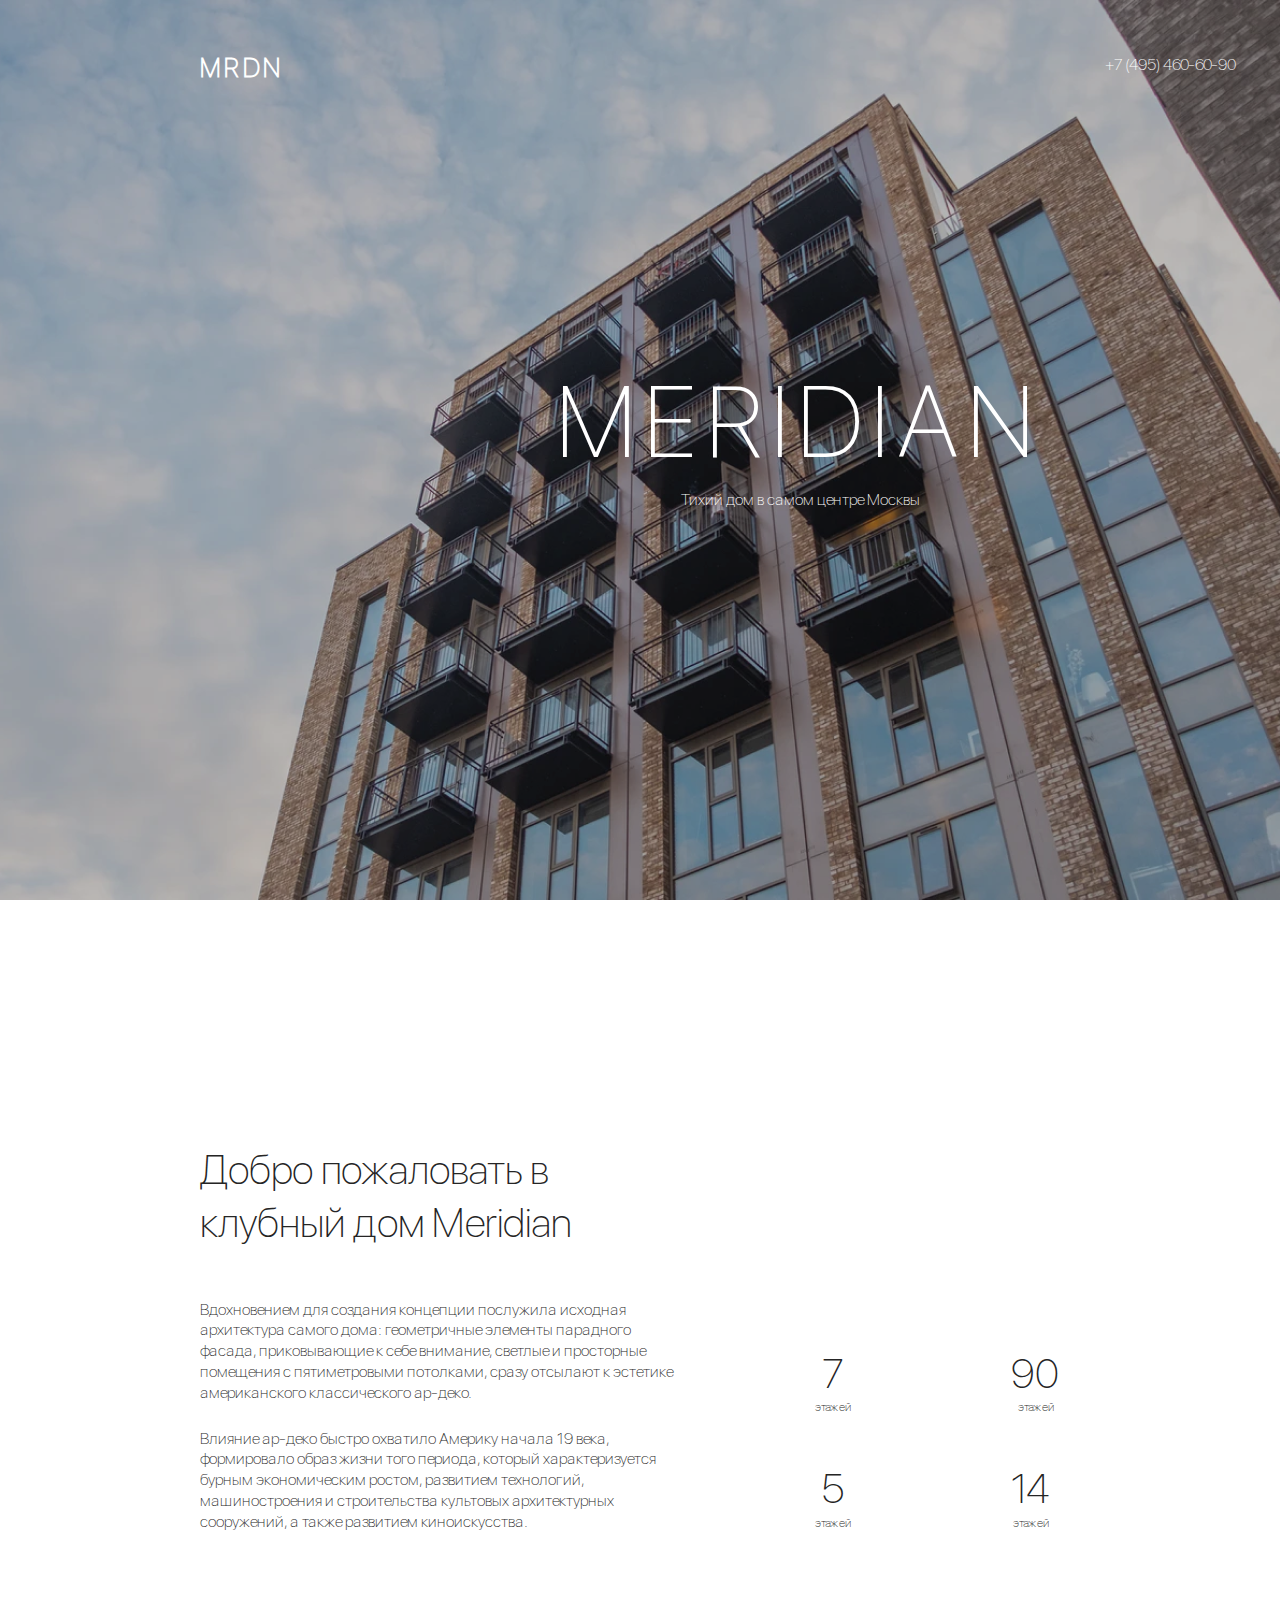
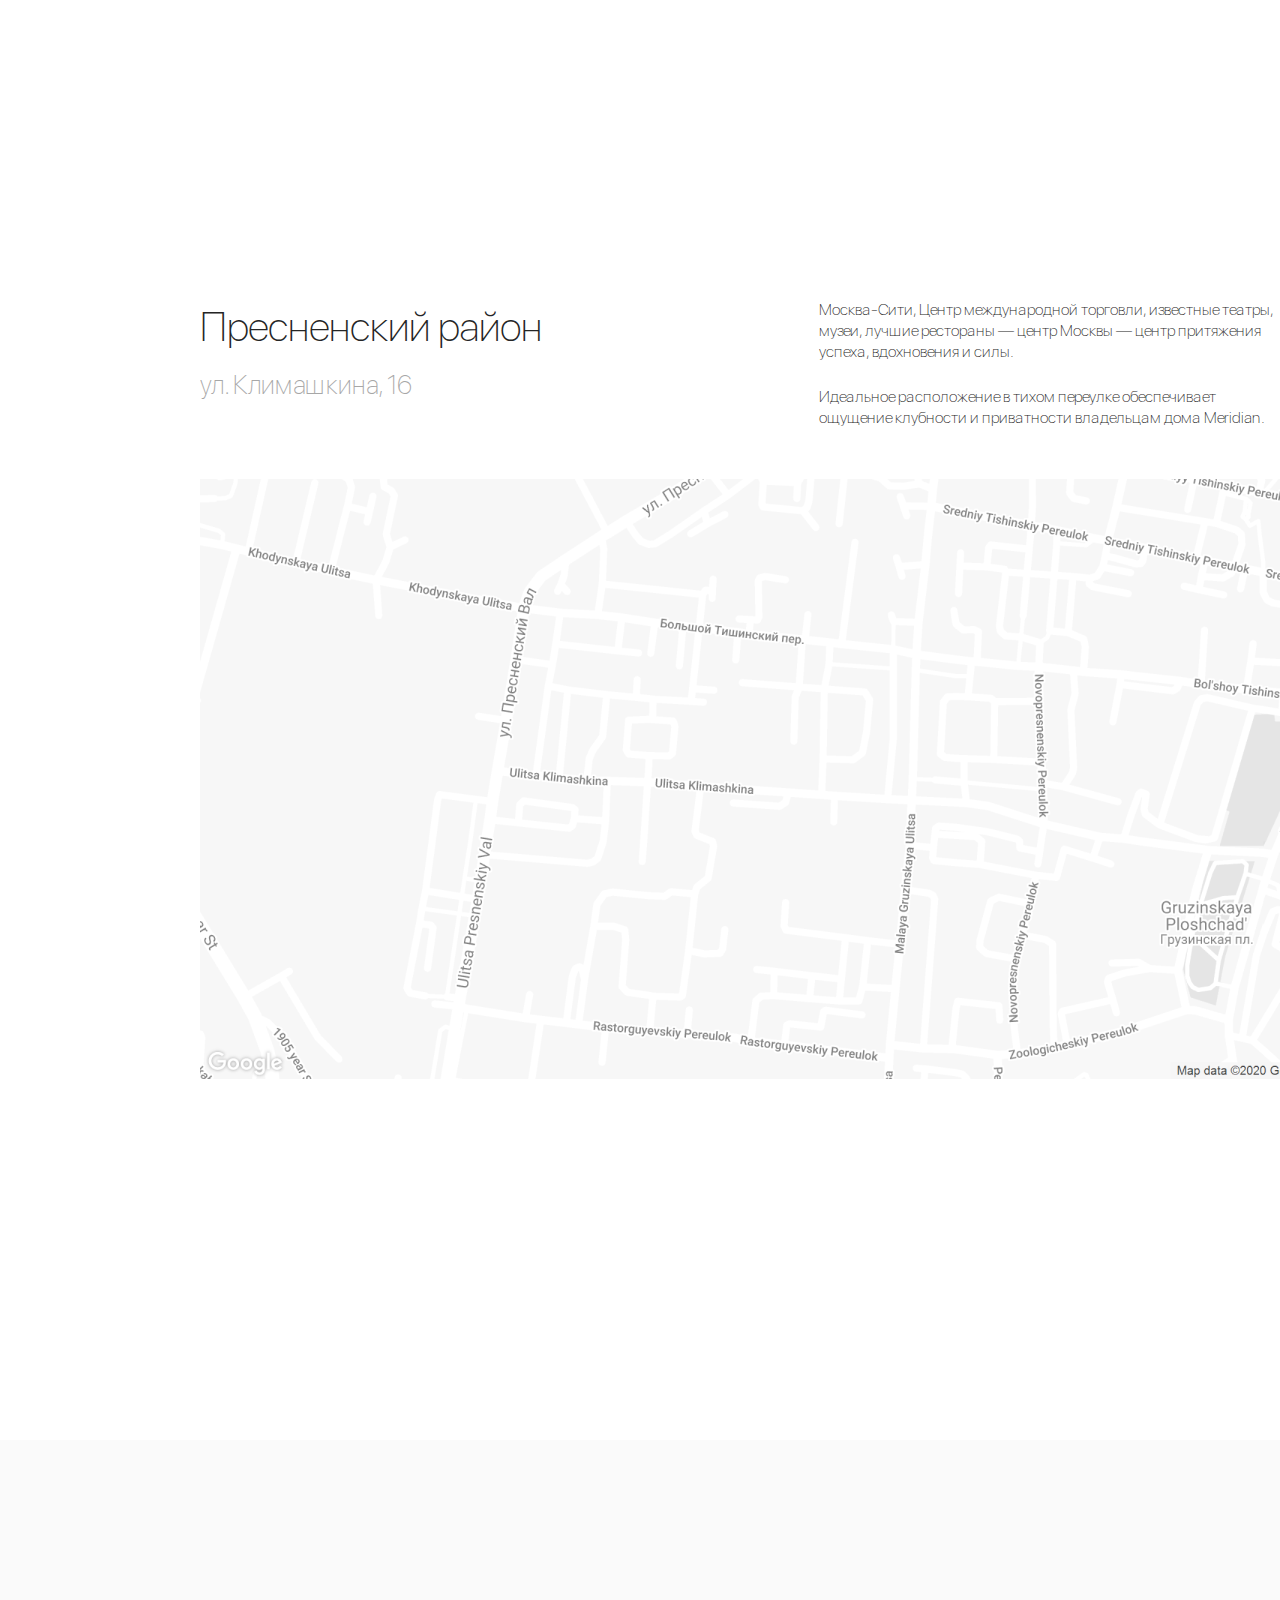
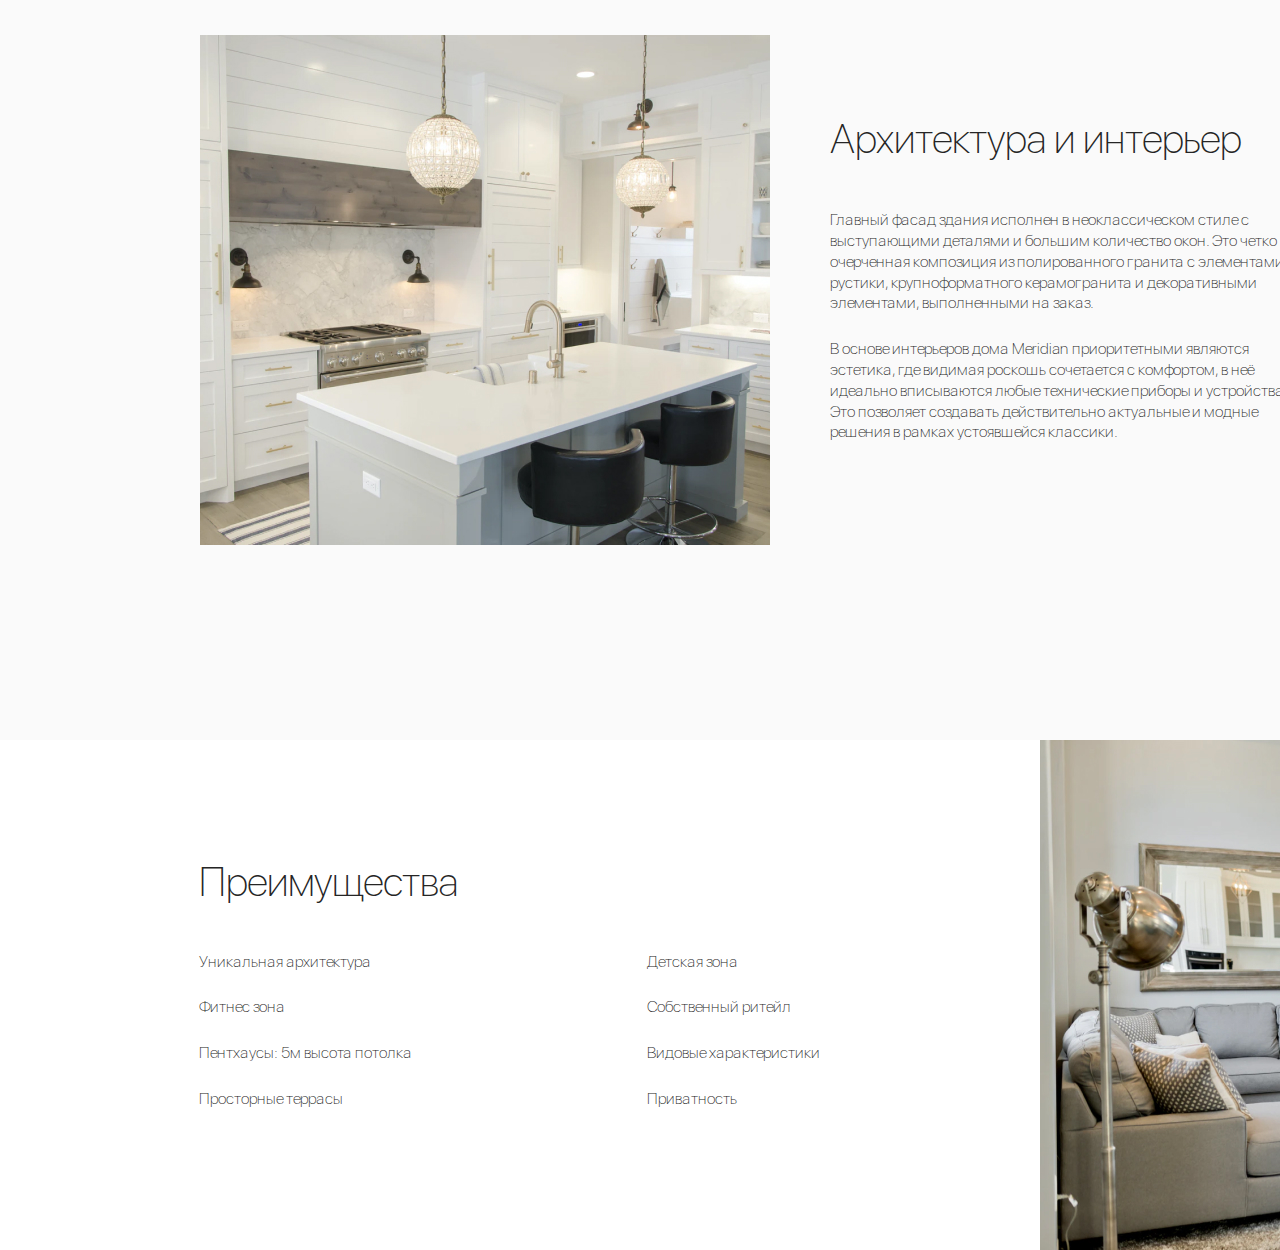
==== index.html @ 722729d5 "new" ====
<!DOCTYPE html>
<html lang="en">
<head>
    <meta charset="UTF-8">
    <meta name="viewport" content="width=device-width, initial-scale=1.0">
    <link rel="stylesheet" href="./css/main.css">
    <title>Meridian</title>
</head>
<body>
    <header>
        <img class="img" src="./css/images/main-bg.png" alt="">
        <div class="wrapper">
            <div class="container">
                <div class="header-menu">
                    <div class="header-menu__logo"><span>MRDN</span></div>
                    <div class="header-menu__contact">
                        <nav class="header-menu__link">
                            <li><a class="text" href="">+7 (495) 460-60-90</a></li>
                            <li><a class="text" href="">En</a></li>
                            <li><a class="text" href="">Ру</a></li>
                        </nav>
                        <div class="header-menu__burger"></div>
                    </div>
                </div>
                <div class="header-menu__title">
                    <h1>MERIDIAN</h1>
                    <p class="text">Тихий дом в самом центре Москвы</p>
                </div>
            </div>
        </div>
    </header>
    <section>
        <div class="wrapper">
            <div class="container">
                <div class="descr">
                    <div class="descr-content">
                        <h2>Добро пожаловать 
                            в клубный дом Meridian</h2>
                        <p class="text">Вдохновением для создания концепции послужила исходная архитектура самого дома: геометричные элементы парадного фасада, приковывающие к себе внимание, светлые и просторные помещения с пятиметровыми потолками, сразу отсылают к эстетике американского классического ар-деко.</p>
                        <p class="text">Влияние ар-деко быстро охватило Америку начала 19 века, формировало образ жизни того периода, который характеризуется бурным экономическим ростом, развитием технологий, машиностроения и строительства культовых архитектурных сооружений, а также развитием киноискусства.</p>
                    </div>
                    <div class="descr-info">
                        <div class="descr-info__wrap">
                            <div class="descr-info__item">
                                <h2>7</h2>
                                <span class="text2">этажей</span>
                            </div>
                            <div class="descr-info__item">
                                <h2>90</h2>
                                <span class="text2">этажей</span>
                            </div>
                        </div>
                        <div class="descr-info__wrap">
                            <div class="descr-info__item">
                                <h2>5</h2>
                                <span class="text2">этажей</span>
                            </div>
                            <div class="descr-info__item">
                                <h2>14</h2>
                                <span class="text2">этажей</span>
                            </div>
                        </div>
                    </div>
                </div>
            </div>
        </div>
    </section>
    <section>
        <div class="wrapper">
            <div class="container">
                <div class="location-wrap">
                    <div class="location-info">
                        <h2>Пресненский район</h2>
                        <h4>ул. Климашкина, 16</h4>
                    </div>
                    <div class="location-info__descr">
                        <p class="text">Москва-Сити, Центр международной торговли, известные театры, музеи, лучшие рестораны — центр Москвы — центр притяжения успеха, вдохновения и силы.</p>
                        <p class="text">Идеальное расположение в тихом переулке обеспечивает ощущение клубности и приватности владельцам дома Meridian.	</p>
                    </div>
                </div>
                <div class="location-img">
                    <img src="./css/images/map.png" alt="">
                </div>
            </div>
        </div>
    </section>
    <section class="architect">
        <div class="wrapper">
            <div class="container">
                <div class="architect-content">
                    <div class="architect-img"><img src="./css/images/architect.jpg" alt=""></div>
                    <div class="architect-info">
                        <h2>Архитектура и интерьер</h2>
                        <p class="text">Главный фасад здания исполнен в неоклассическом стиле с выступающими деталями и большим количество окон. Это четко очерченная композиция из полированного гранита с элементами рустики, крупноформатного керамогранита и декоративными элементами, выполненными на заказ.	</p>
                        <p class="text">В основе интерьеров дома Meridian приоритетными являются эстетика, где видимая роскошь сочетается с комфортом, в неё идеально вписываются любые технические приборы и устройства. Это позволяет создавать действительно актуальные и модные решения в рамках устоявшейся классики.</p>
                    </div>
                </div>
            </div>
        </div>
    </section>
    <section>
        <div class="wrapper">
                <div class="advantages-content">
                    <div class="advantages-list">
                        <h2>Преимущества</h2>
                        <div class="advantages-list__wrap">
                            <ul>
                                <li class="text">Уникальная архитектура</li>
                                <li class="text">Фитнес зона</li>
                                <li class="text">Пентхаусы: 5м высота потолка</li>
                                <li class="text">Просторные террасы</li>
                            </ul>
                            <ul>
                                <li class="text">Детская зона</li>
                                <li class="text">Собственный ритейл</li>
                                <li class="text">Видовые характеристики</li>
                                <li class="text">Приватность</li>
                            </ul>
                        </div>
                    </div>
                    <div class="advantages-img">
                        <img src="./css/images/advant.jpg" alt="">
                    </div>
                </div>
            </div>
        </div>
    </section>
</body>
</html>
---- css/main.css ----
@import url("./fonts.css");
@import url(/css/styles.css);

*{
    margin: 0;
    padding: 0;
    font-size: 0;
    box-sizing: border-box;
}
body{
    font-family: "SF Pro Display";
}
.container{
    width: 1200px;
    height: 100vh;
    margin: 0 auto;
}
.wrapper{
    margin:0 auto;
    width: 1600px;
}
.img{
    position: absolute;
    z-index: -1;
    width: 100%;
    height: 100%;
    object-fit: cover;
}
/* header */
header{
    position: relative;
    z-index: -2;
    height: 100vh;
    background: #E5E5E5;
}
.header-menu{
    padding-top: 55px;
    display: flex;
    justify-content: space-between;
}
.header-menu__logo span{
    font-weight: bold;
    font-size: 26px;
    line-height: 100%;
    text-align: center;
    letter-spacing: 0.125em;
    text-transform: uppercase;
    color: #FFFFFF;
}
.header-menu__contact{
    display: flex;
    justify-content: space-between;
}
.header-menu__link{
    display: flex;
    margin-right: 50px;
}
.header-menu__link li a{
    margin-left: 50px;
    text-decoration: none;
    color: #FFFFFF;
}
.header-menu__link li:last-child a:last-child{
    margin-left: 0;
}
.header-menu__burger{
    width: 30px;
    height: 20px;
    cursor: pointer;
    background: url(/css/images/Vector.png) no-repeat center;
    background-size: contain;
}
.header-menu__title{
    position: relative;
    top: 40%;
    transform: translateY(-50%);
}
.header-menu__title h1{
    margin-bottom: 18px;
}
/* descr */
.descr{
    position: relative;
    top: 50%;
    transform: translateY(-50%);
    display: flex;
    justify-content: flex-start;
    align-items: flex-end;
}
.descr-content{
    width: 40%;
}
.descr-content h2{
    margin-bottom: 50px;
}
.descr-content p{
    margin-bottom: 25px;
}
.descr-info{
    display: flex;
    flex-direction: column; 
    margin-left: 135px;
    margin-bottom: -20px;
}
.descr-info__wrap{
    display: flex;
    flex-direction: row;
}
.descr-info__item{
    margin-right: 161px;
    margin-bottom: 48px;
    text-align: center;
}
/* location */
.location-wrap{
    margin-top: 100px;
    display: flex;
    justify-content: space-between;
}
.location-info h4{
    margin-top: 16px;
    opacity: 0.4;
}
.location-info__descr{
    margin-right: 125px;
    width: 38%;
}
.location-info__descr p:first-child{
    margin-bottom: 25px;
}
.location-img{
    margin-top: 50px;
    margin-bottom: 120px;
}
.location-img img{
    width: 100%;
    height: 100%;
}
/* architect */
.architect{
    margin-top: 240px;
    height: 100vh;
    background: #FAFAFA;
}
.architect-content{
    position: relative;
    top: 50%;
    transform: translateY(-50%);
    display: flex;
    justify-content: flex-start;
    align-items: center;
}
.architect-img{
    margin-right: 60px;
}
.architect-info{
    width: 40%;
}
.architect-info h2{
    margin-bottom: 45px;
}
.architect-info p{
    margin-bottom: 25px;
}
/* advantages */
.advantages-content{
    display: flex;
    justify-content: flex-end;
    align-items: center;
}
.advantages-list h2{
    margin-bottom: 43px;
}
.advantages-list__wrap {
    display: flex;
}
.advantages-list__wrap ul:last-child{
    margin-left: 235px;
}
.advantages-list__wrap ul li{
    margin-bottom: 25px;
    list-style: none;
}
.advantages-list__wrap ul li:before{
    content: "";
    width: 16px;
    height: 1px;
}
.advantages-img{
    margin-left: 220px;
}
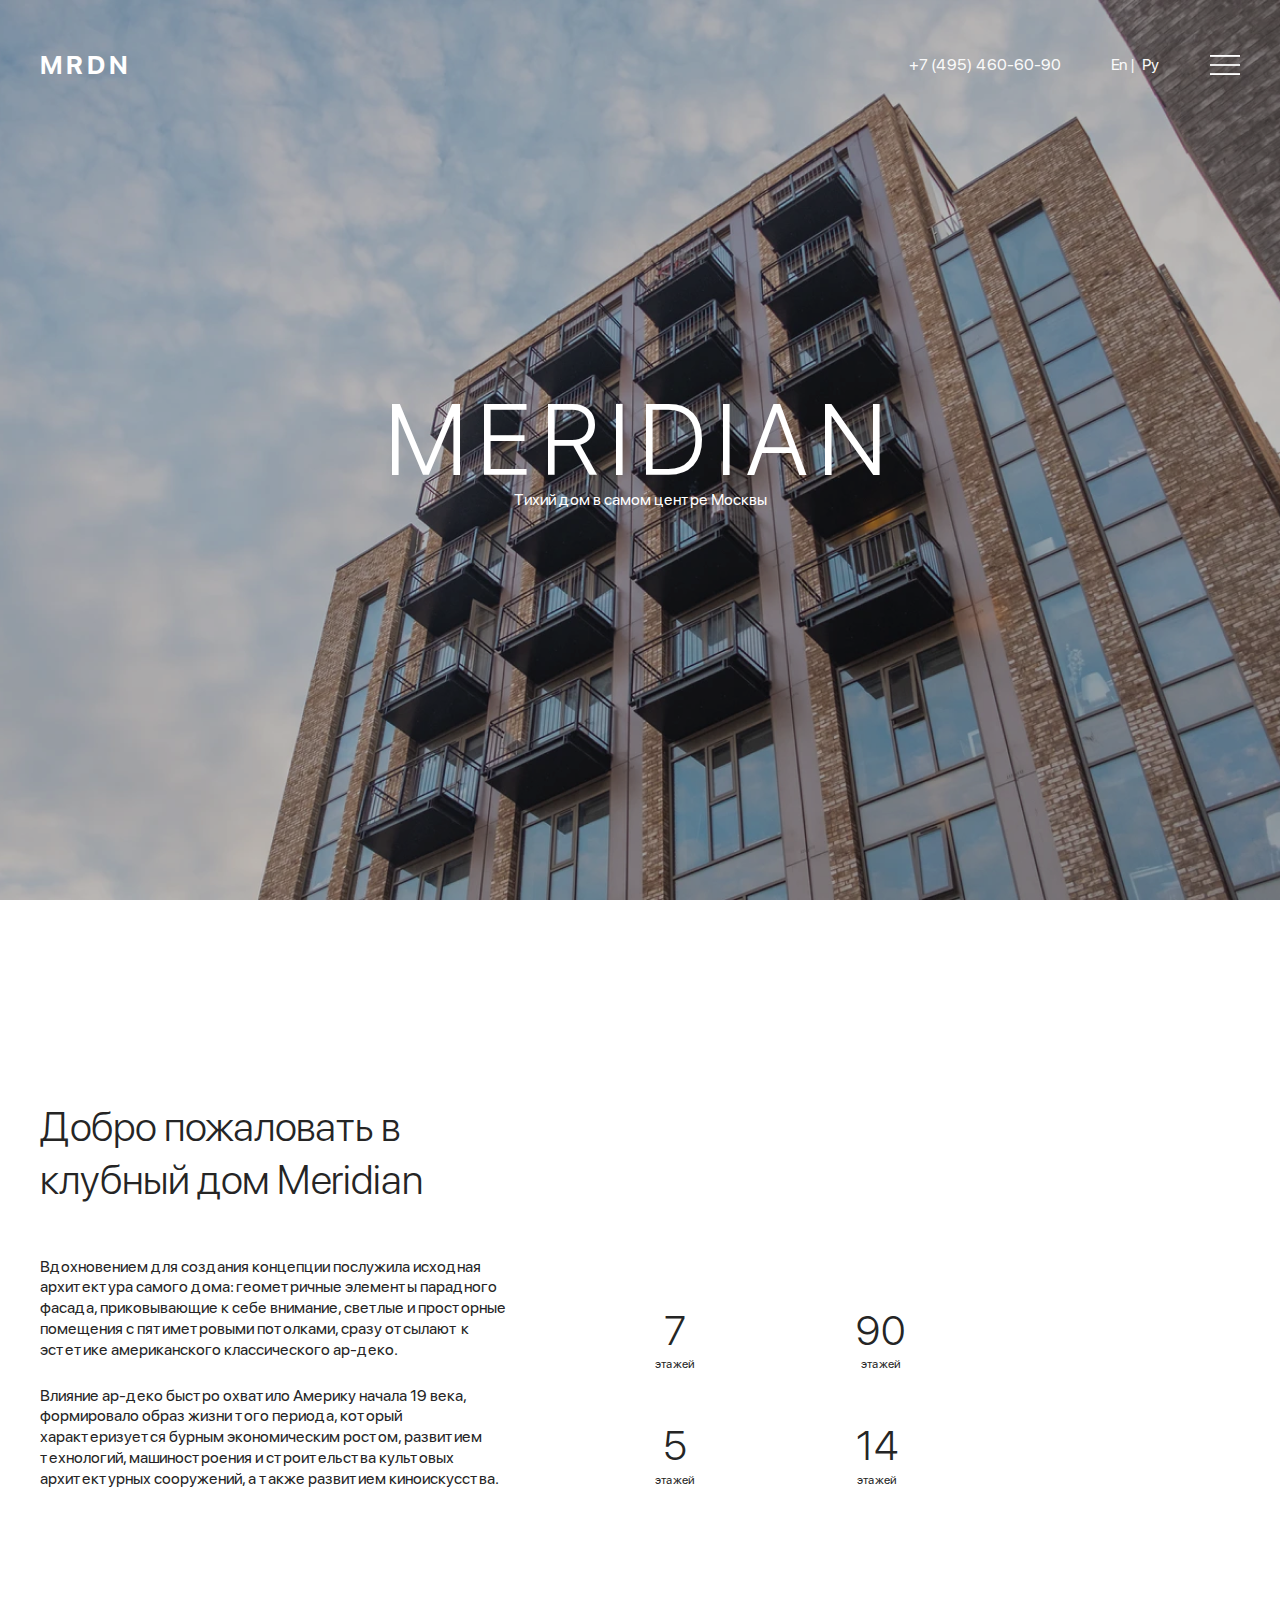
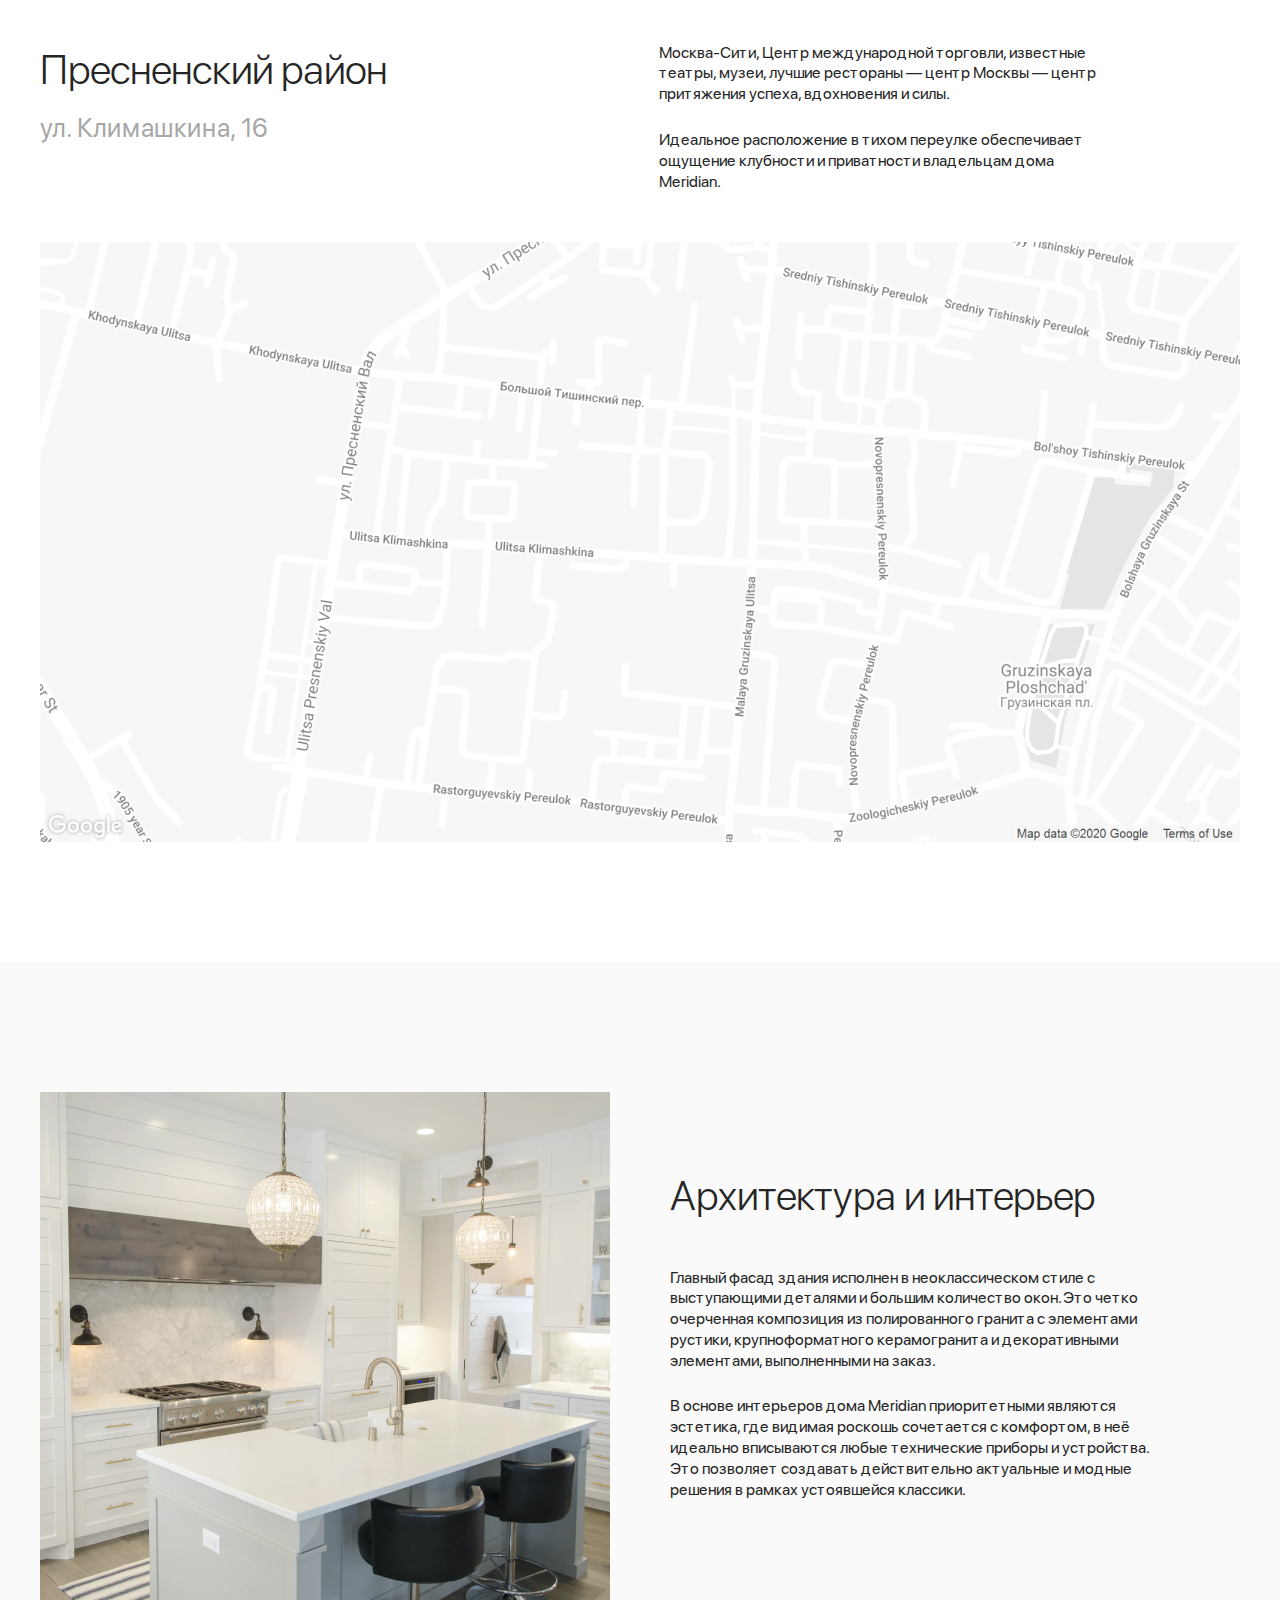
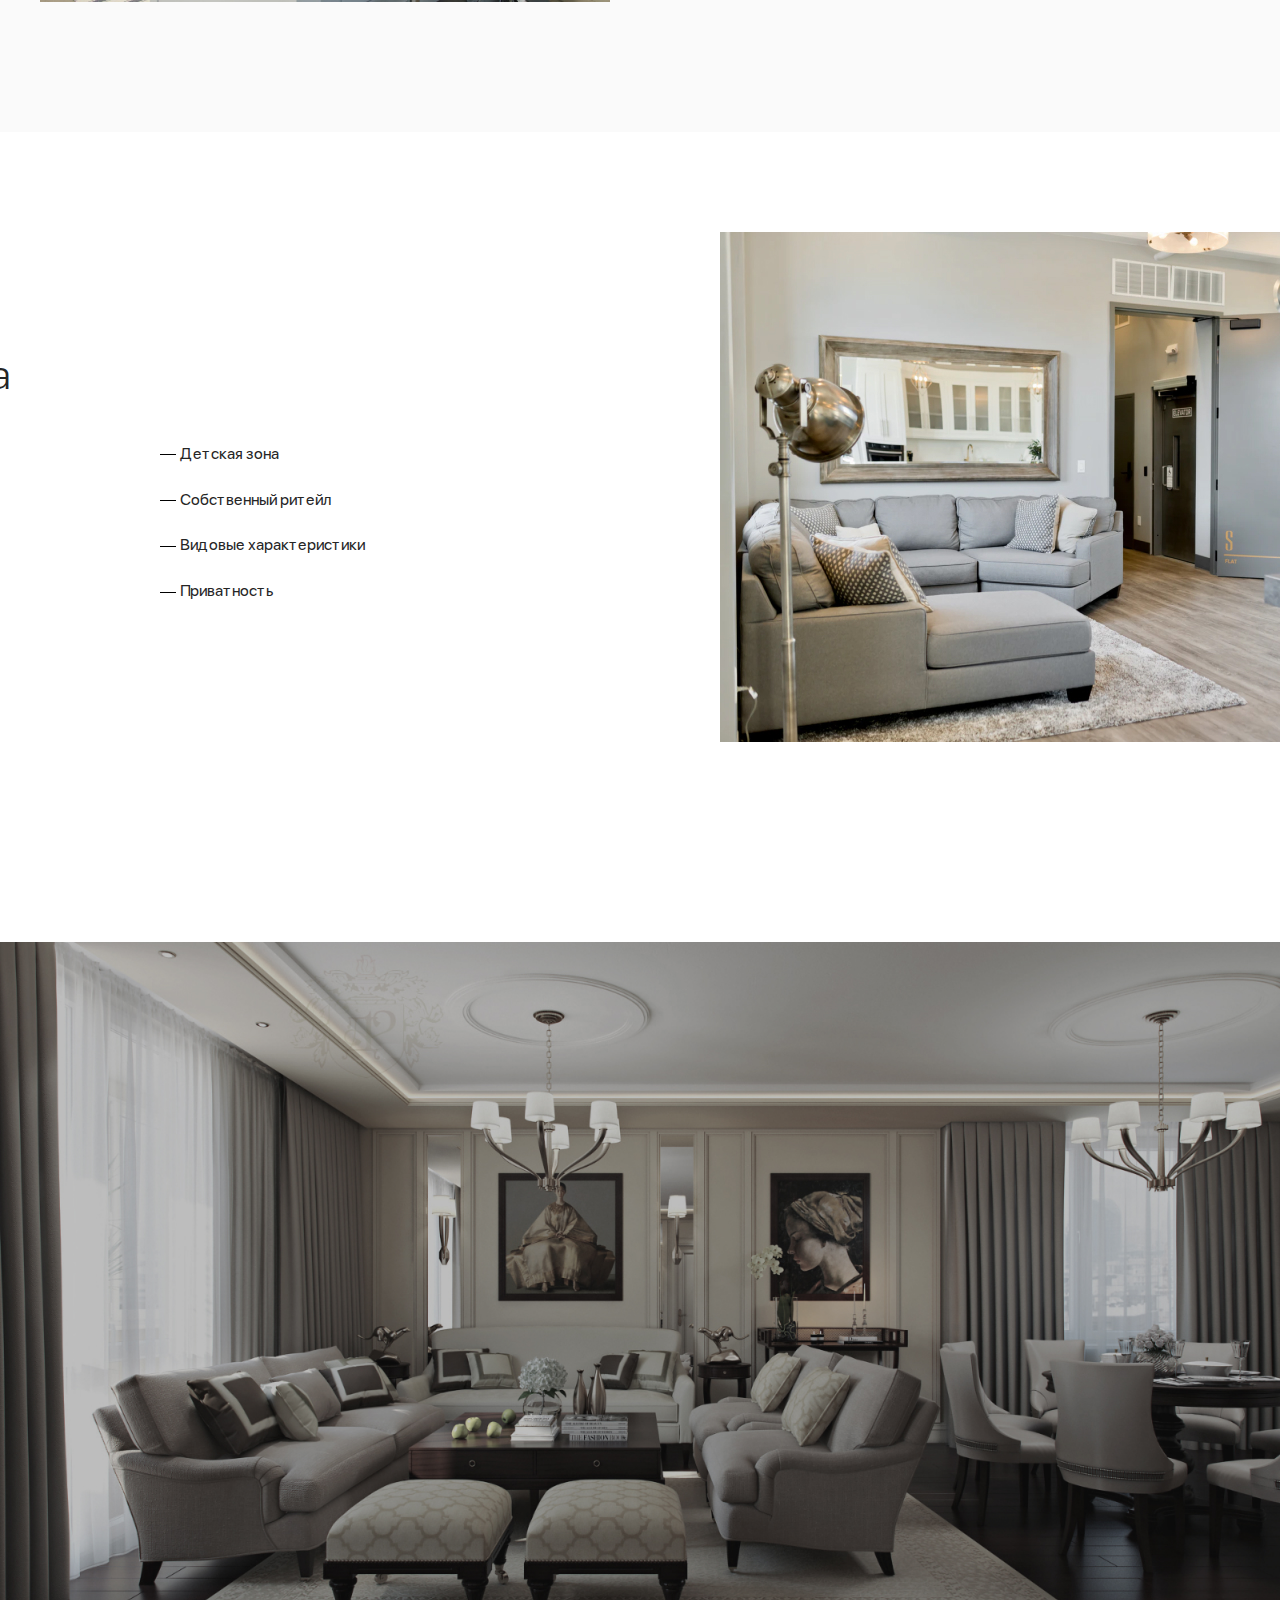
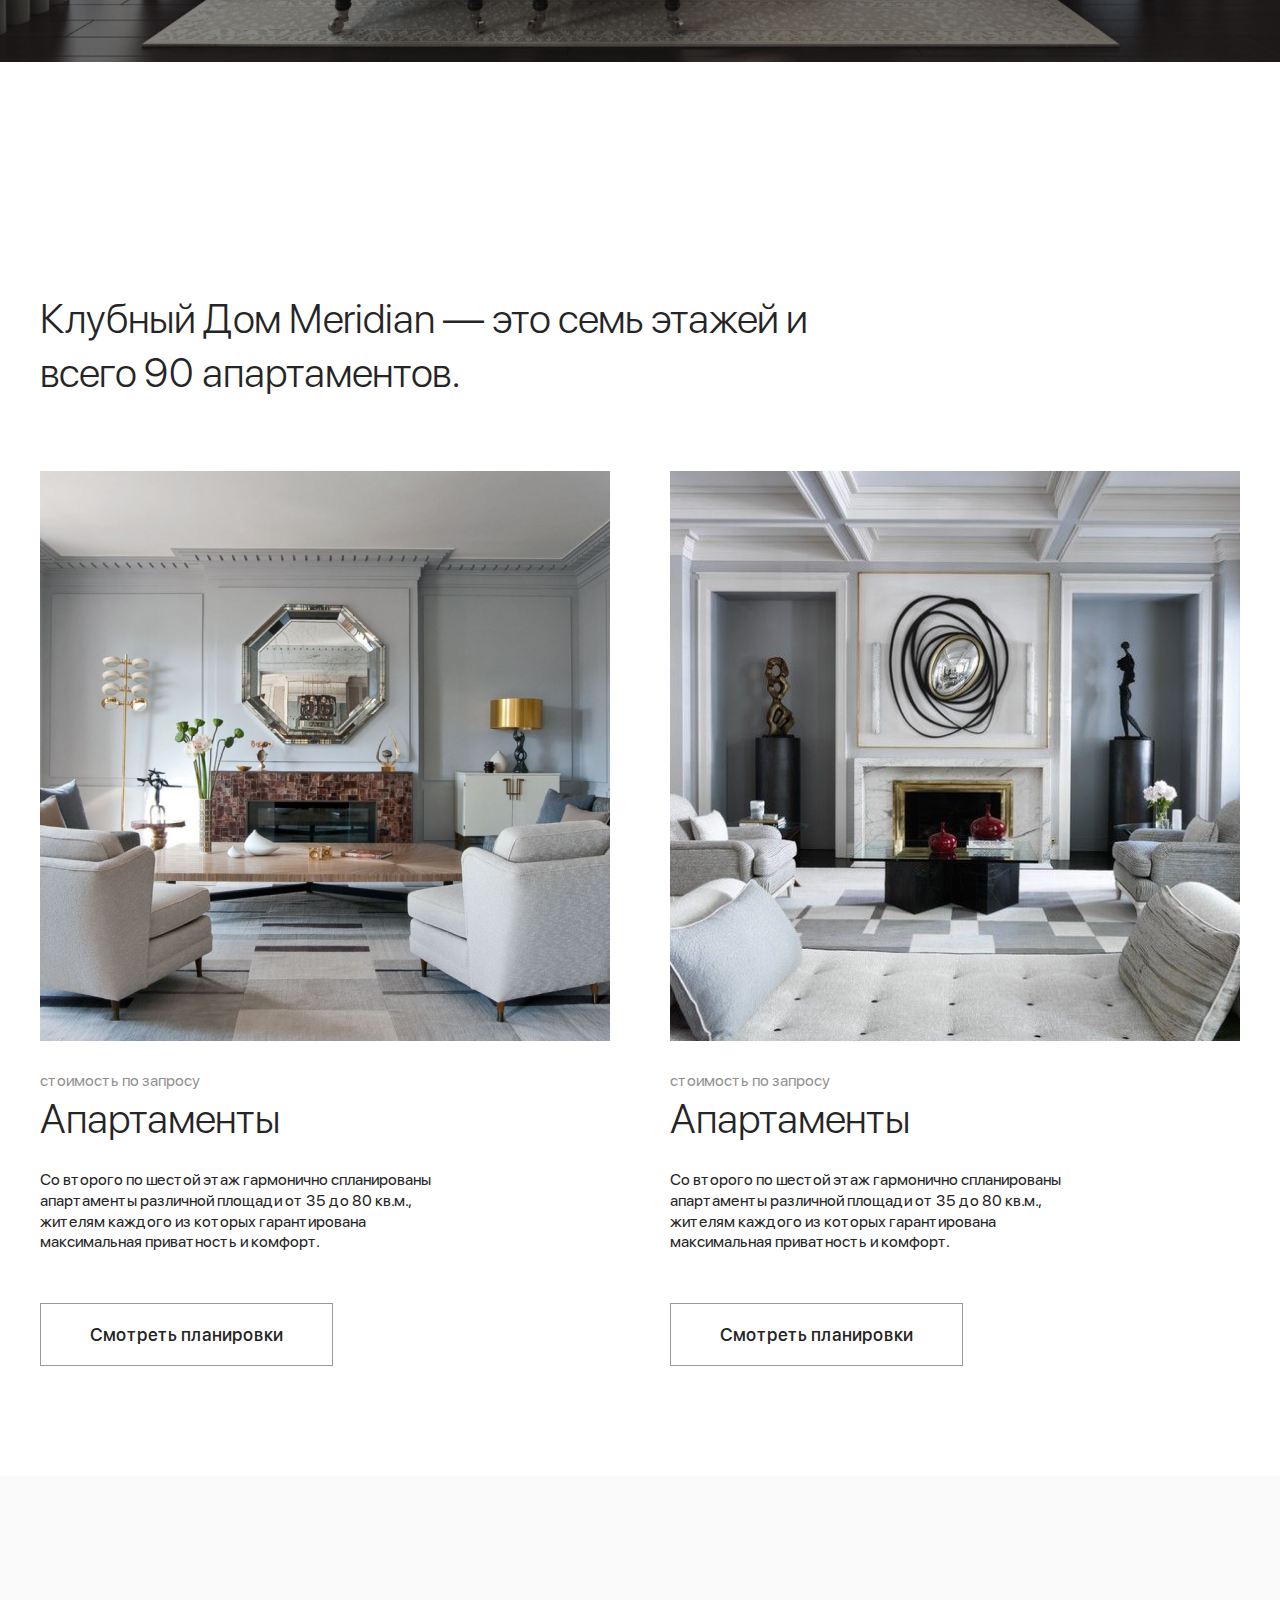
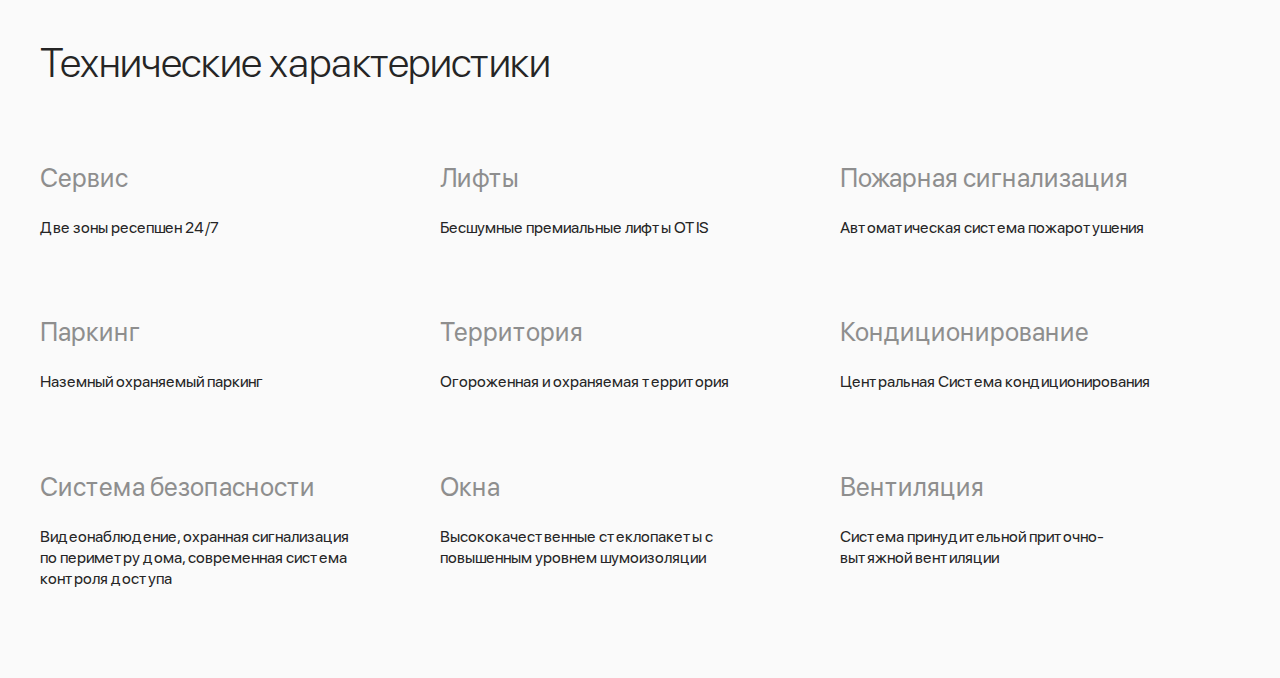
==== commit 71238407: "Правка шрифтов, хедера, верстка секций" ====
--- a/index.html
+++ b/index.html
@@ -8,29 +8,30 @@
 </head>
 <body>
     <header>
+        <div class="container">
+                <div class="menu-wrapper">
+                    <div class="menu__logo"><span>MRDN</span></div>
+                        <div class="menu__nav">
+                            <nav class="menu__link">
+                                <li><a class="text" href="">+7 (495) 460-60-90</a></li>
+                                <li><a class="text" href="">En |</a></li> 
+                                <li><a class="text" href="">Ру</a></li>
+                            </nav>
+                    <div class="menu__burger"></div>
+                </div>
+            </div>
+        </div>
+    </header> 
+    <section class="hero">
         <img class="img" src="./css/images/main-bg.png" alt="">
-        <div class="wrapper">
-            <div class="container">
-                <div class="header-menu">
-                    <div class="header-menu__logo"><span>MRDN</span></div>
-                    <div class="header-menu__contact">
-                        <nav class="header-menu__link">
-                            <li><a class="text" href="">+7 (495) 460-60-90</a></li>
-                            <li><a class="text" href="">En</a></li>
-                            <li><a class="text" href="">Ру</a></li>
-                        </nav>
-                        <div class="header-menu__burger"></div>
-                    </div>
-                </div>
-                <div class="header-menu__title">
+            <div class="container">
+                <div class="hero-menu__title">
                     <h1>MERIDIAN</h1>
                     <p class="text">Тихий дом в самом центре Москвы</p>
                 </div>
             </div>
-        </div>
-    </header>
-    <section>
-        <div class="wrapper">
+    </section>
+    <section>
             <div class="container">
                 <div class="descr">
                     <div class="descr-content">
@@ -63,15 +64,13 @@
                     </div>
                 </div>
             </div>
-        </div>
-    </section>
-    <section>
-        <div class="wrapper">
+    </section>
+    <section>
             <div class="container">
                 <div class="location-wrap">
                     <div class="location-info">
                         <h2>Пресненский район</h2>
-                        <h4>ул. Климашкина, 16</h4>
+                        <h3>ул. Климашкина, 16</h4>
                     </div>
                     <div class="location-info__descr">
                         <p class="text">Москва-Сити, Центр международной торговли, известные театры, музеи, лучшие рестораны — центр Москвы — центр притяжения успеха, вдохновения и силы.</p>
@@ -82,10 +81,8 @@
                     <img src="./css/images/map.png" alt="">
                 </div>
             </div>
-        </div>
     </section>
     <section class="architect">
-        <div class="wrapper">
             <div class="container">
                 <div class="architect-content">
                     <div class="architect-img"><img src="./css/images/architect.jpg" alt=""></div>
@@ -96,10 +93,8 @@
                     </div>
                 </div>
             </div>
-        </div>
-    </section>
-    <section>
-        <div class="wrapper">
+    </section>
+    <section>
                 <div class="advantages-content">
                     <div class="advantages-list">
                         <h2>Преимущества</h2>
@@ -123,6 +118,82 @@
                     </div>
                 </div>
             </div>
+    </section>
+    <section>
+        <div class="slider"><img src="./css/images/image 23.jpg" alt=""></div>
+    </section>
+    <section>
+        <div class="container">
+            <h2>Клубный Дом Meridian — это семь этажей и всего 90 апартаментов.</h2>
+            <div class="offers-wrap">
+                <div class="offers-wrap__card">
+                    <div class="offers-wrap__img"><img src="./css/images/appart.jpg" alt=""></div>
+                    <div class="offers-wrap__content">
+                        <span class="text">стоимость по запросу</span>
+                        <h2>Апартаменты</h2>
+                        <p class="text">Со второго по шестой этаж гармонично спланированы апартаменты различной площади от 35 до 80 кв.м., жителям каждого из которых гарантирована максимальная приватность и комфорт.</p>
+                        <a href="#" class="button">Смотреть планировки</a>
+                    </div>
+                </div>
+                <div class="offers-wrap__card">
+                    <div class="offers-wrap__img"><img src="./css/images/appart-2.jpg" alt=""></div>
+                    <div class="offers-wrap__content">
+                        <span class="text">стоимость по запросу</span>
+                        <h2>Апартаменты</h2>
+                        <p class="text">Со второго по шестой этаж гармонично спланированы апартаменты различной площади от 35 до 80 кв.м., жителям каждого из которых гарантирована максимальная приватность и комфорт.</p>
+                        <a href="#" class="button">Смотреть планировки</a>
+                    </div>
+                </div>
+            </div>
+        </div>
+    </section>
+    <section class="feature">
+        <div class="container">
+            <h2 class="feature-title">Технические характеристики</h2>
+            <div class="feature-wrap">
+                <div class="feature-wrap__item">
+                    <div class="feature-wrap__card">
+                        <h3>Сервис</h3>
+                        <span class="text">Две зоны ресепшен 24/7</span>
+                    </div>
+                    <div class="feature-wrap__card">
+                        <h3>Лифты</h3>
+                        <span class="text">Бесшумные премиальные лифты OTIS</span>
+                    </div>
+                    <div class="feature-wrap__card">
+                        <h3>Пожарная сигнализация</h3>
+                        <span class="text">Автоматическая система пожаротушения</span>
+                    </div>
+                </div>
+                <div class="feature-wrap__item">
+                    <div class="feature-wrap__card">
+                        <h3>Паркинг</h3>
+                        <span class="text">Наземный охраняемый паркинг</span>
+                    </div>
+                    <div class="feature-wrap__card">
+                        <h3>Территория</h3>
+                        <span class="text">Огороженная и охраняемая территория</span>
+                    </div>
+                    <div class="feature-wrap__card">
+                        <h3>Кондиционирование</h3>
+                        <span class="text">Центральная Система кондиционирования</span>
+                    </div>
+                </div>
+                <div class="feature-wrap__item">
+                    <div class="feature-wrap__card">
+                        <h3>Система безопасности</h3>
+                        <span class="text">Видеонаблюдение, охранная сигнализация по периметру дома, современная система контроля доступа</span>
+                    </div>
+                            <div class="feature-wrap__card">
+                                <h3>Окна</h3>
+                                <span class="text">Высококачественные стеклопакеты с повышенным уровнем шумоизоляции</span>
+                            </div>
+                    <div class="feature-wrap__card">
+                        <h3>Вентиляция</h3>
+                        <span class="text">Система принудительной приточно-вытяжной вентиляции</span>
+                    </div>
+                </div>
+            </div>
         </div>
     </section>
 </body>
--- a/css/main.css
+++ b/css/main.css
@@ -12,12 +12,7 @@
 }
 .container{
     width: 1200px;
-    height: 100vh;
     margin: 0 auto;
-}
-.wrapper{
-    margin:0 auto;
-    width: 1600px;
 }
 .img{
     position: absolute;
@@ -28,61 +23,63 @@
 }
 /* header */
 header{
-    position: relative;
-    z-index: -2;
-    height: 100vh;
-    background: #E5E5E5;
-}
-.header-menu{
-    padding-top: 55px;
-    display: flex;
-    justify-content: space-between;
-}
-.header-menu__logo span{
+    position: absolute;
+    top: 0;
+    left: 0;    
+    width: 100%;
+}
+.menu-wrapper{
+    display: flex;
+    justify-content: space-between;
+    align-items: center;
+}
+.menu__nav{
+    display: flex;
+    align-items: center;
+}
+.menu__logo span{
     font-weight: bold;
     font-size: 26px;
     line-height: 100%;
     text-align: center;
     letter-spacing: 0.125em;
     text-transform: uppercase;
-    color: #FFFFFF;
-}
-.header-menu__contact{
-    display: flex;
-    justify-content: space-between;
-}
-.header-menu__link{
-    display: flex;
+    color: #FFFFFF
+}
+.menu__link{
+    display: flex;
+    flex-direction: row;
+    justify-content: flex-end;
+}
+.menu__link li{
+    padding: 55px 0 55px 0;
+}
+.menu__link li:first-child{
     margin-right: 50px;
 }
-.header-menu__link li a{
-    margin-left: 50px;
+.menu__link li:last-child{
+    margin-left: 7px;
+}
+.menu__link li a{
     text-decoration: none;
-    color: #FFFFFF;
-}
-.header-menu__link li:last-child a:last-child{
-    margin-left: 0;
-}
-.header-menu__burger{
+    color: #FAFAFA;
+}
+.menu__burger{
+    margin-left: 51px;
+    background-image: url(./images/Vector.png);
     width: 30px;
     height: 20px;
-    cursor: pointer;
-    background: url(/css/images/Vector.png) no-repeat center;
-    background-size: contain;
-}
-.header-menu__title{
-    position: relative;
-    top: 40%;
-    transform: translateY(-50%);
-}
-.header-menu__title h1{
-    margin-bottom: 18px;
+}
+/* hero */
+.hero{
+    display: flex;
+    align-items: center;
+    height: 100vh;
 }
 /* descr */
 .descr{
-    position: relative;
-    top: 50%;
-    transform: translateY(-50%);
+    margin-top: 200px;
+    margin-bottom: 128px;
     display: flex;
     justify-content: flex-start;
     align-items: flex-end;
@@ -117,7 +114,7 @@
     display: flex;
     justify-content: space-between;
 }
-.location-info h4{
+.location-info h3{
     margin-top: 16px;
     opacity: 0.4;
 }
@@ -138,14 +135,10 @@
 }
 /* architect */
 .architect{
-    margin-top: 240px;
-    height: 100vh;
     background: #FAFAFA;
 }
 .architect-content{
-    position: relative;
-    top: 50%;
-    transform: translateY(-50%);
+    padding: 130px 0 130px 0 ;
     display: flex;
     justify-content: flex-start;
     align-items: center;
@@ -164,18 +157,21 @@
 }
 /* advantages */
 .advantages-content{
+    padding: 100px 0 200px 0;
     display: flex;
     justify-content: flex-end;
     align-items: center;
+}
+.advantages-list{
+    transform: translateX(-135px);  
 }
 .advantages-list h2{
     margin-bottom: 43px;
 }
 .advantages-list__wrap {
-    display: flex;
-}
-.advantages-list__wrap ul:last-child{
-    margin-left: 235px;
+    width: 622px;
+    display: flex;
+    justify-content: space-between;
 }
 .advantages-list__wrap ul li{
     margin-bottom: 25px;
@@ -183,9 +179,84 @@
 }
 .advantages-list__wrap ul li:before{
     content: "";
+    display: inline-block;
     width: 16px;
     height: 1px;
+    background-color: black;
+    vertical-align: middle;
+    margin-right: 4px;
 }
 .advantages-img{
     margin-left: 220px;
+}
+/* slider */
+.slider img{
+    width: 100%;
+    height: 100%;
+    object-fit: cover;
+}
+/* offers */
+.container > h2{
+    width: 64%;
+    margin-top: 230px;
+    margin-bottom: 72px;
+}
+.offers-wrap{
+    display: flex;
+    margin-bottom: 110px;
+}
+.offers-wrap__card{
+    width: 50%;
+    margin-right: 59px;
+}
+.offers-wrap__card:last-child{
+    margin-right: 0;
+}
+.offers-wrap__content{
+    margin-top: 30px;
+}
+.offers-wrap__content span{
+    margin: 30px 0 9px 0;
+    opacity: 0.5;
+}
+.offers-wrap__content h2{
+    margin-bottom: 25px;
+}
+.offers-wrap__content p{
+    width: 75%;
+    margin-bottom: 50px;
+}
+.offers-wrap__content a{
+    display: inline-block;
+    text-align: center;
+    color: #252525;
+    padding: 20px 49px 20px 49px;
+    border: 1px solid rgba(0, 0, 0, 0.4);
+}
+/* feature */
+.feature{
+    background: #FAFAFA;
+}
+.feature-title{
+    padding-top: 160px!important;
+    margin-top: 0!important;
+}
+.feature-wrap{
+    display: flex;
+    justify-content: space-between;
+    flex-direction: column;
+    padding-bottom: 10px;
+}
+.feature-wrap__item{
+    display: flex;
+    flex-direction: row;
+}
+.feature-wrap__card h3{
+    margin-bottom: 25px;
+    opacity: 0.5;
+}
+.feature-wrap__card{
+    width: 29%;
+    margin-bottom: 78px;
+    margin-right: 76px;
 }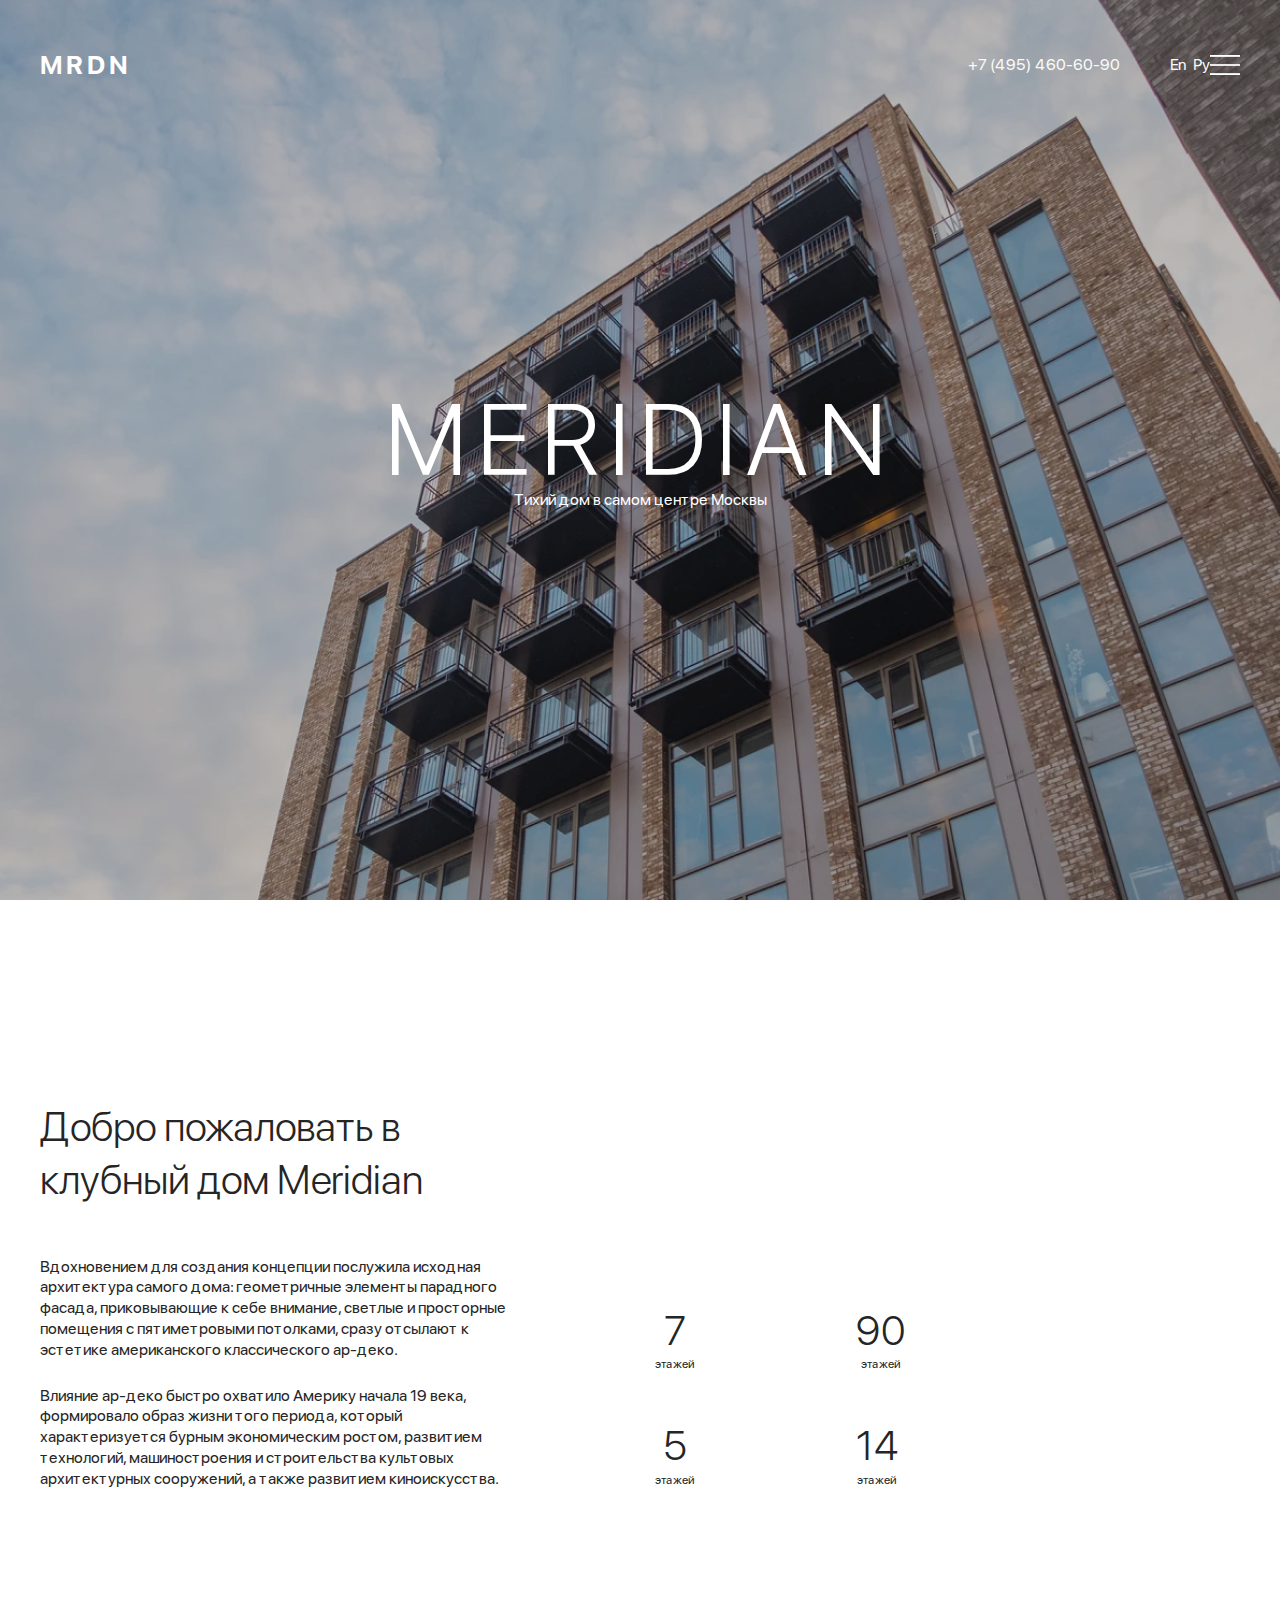
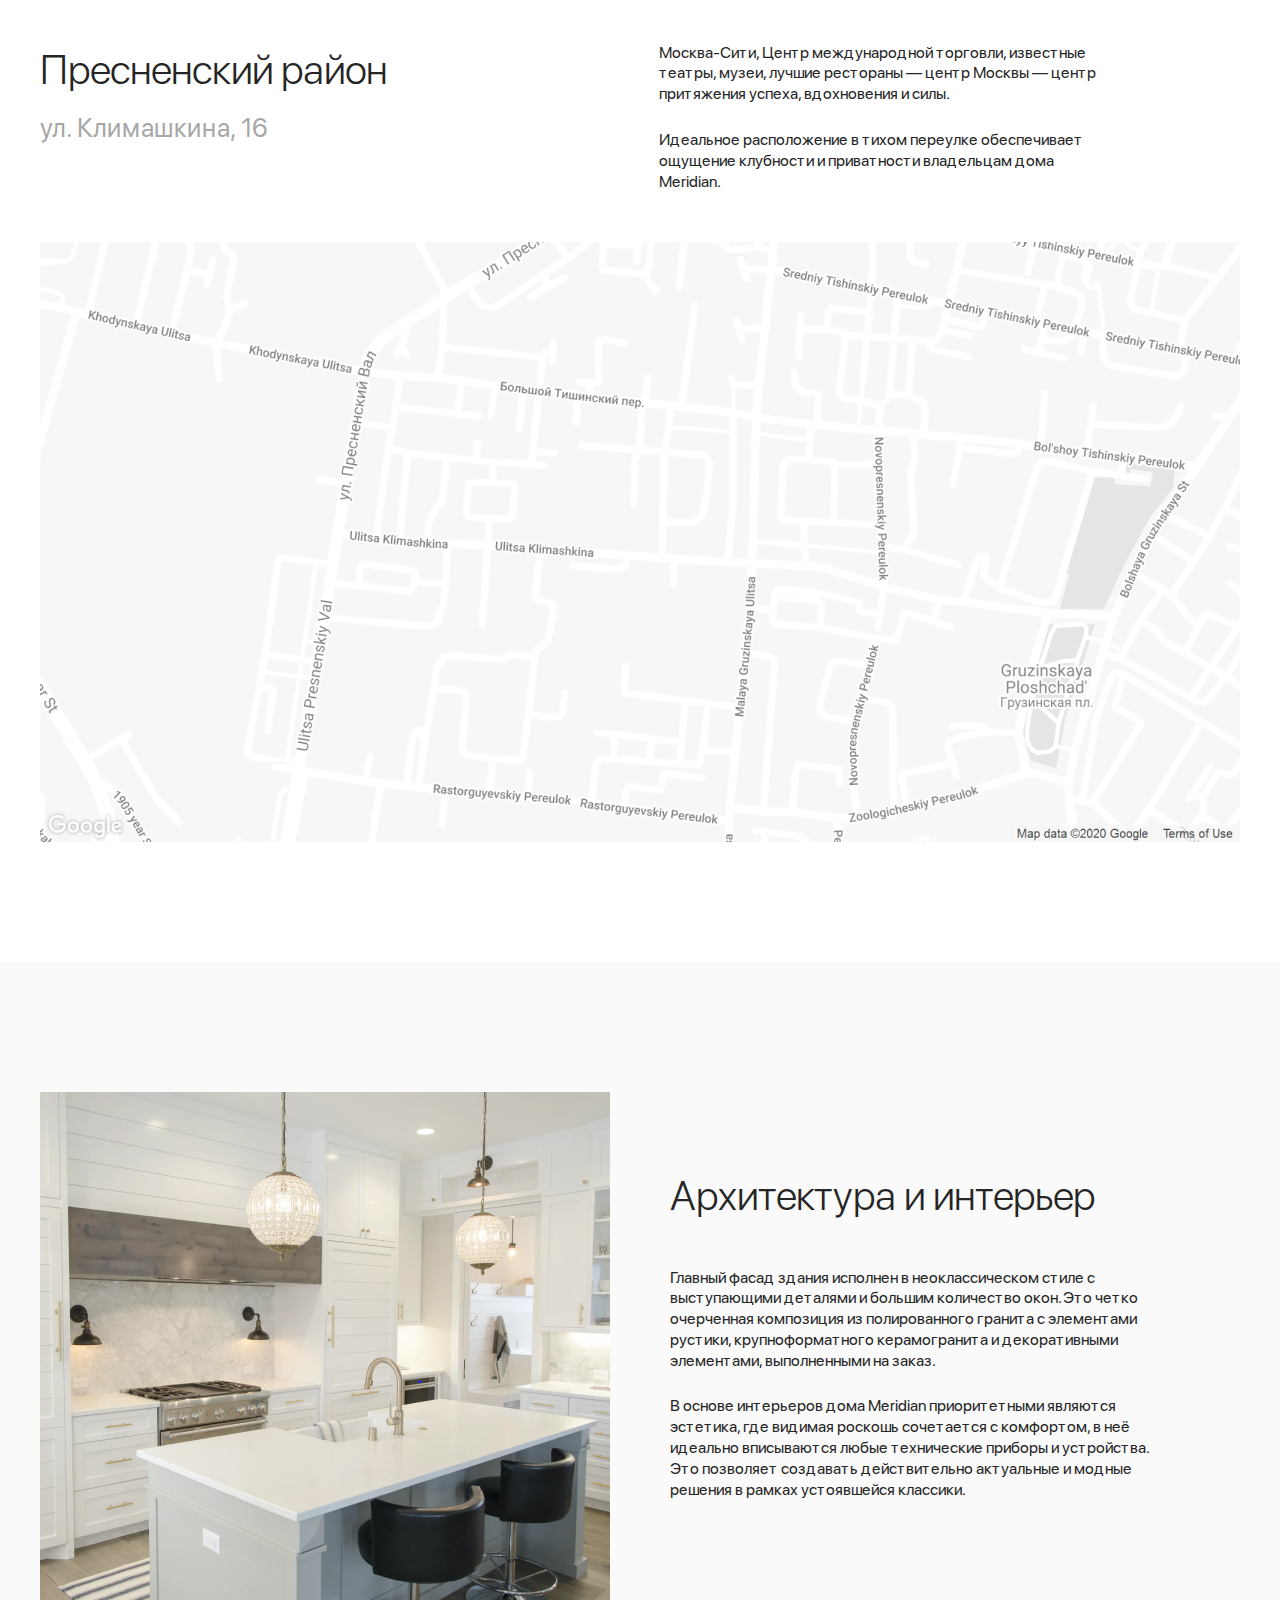
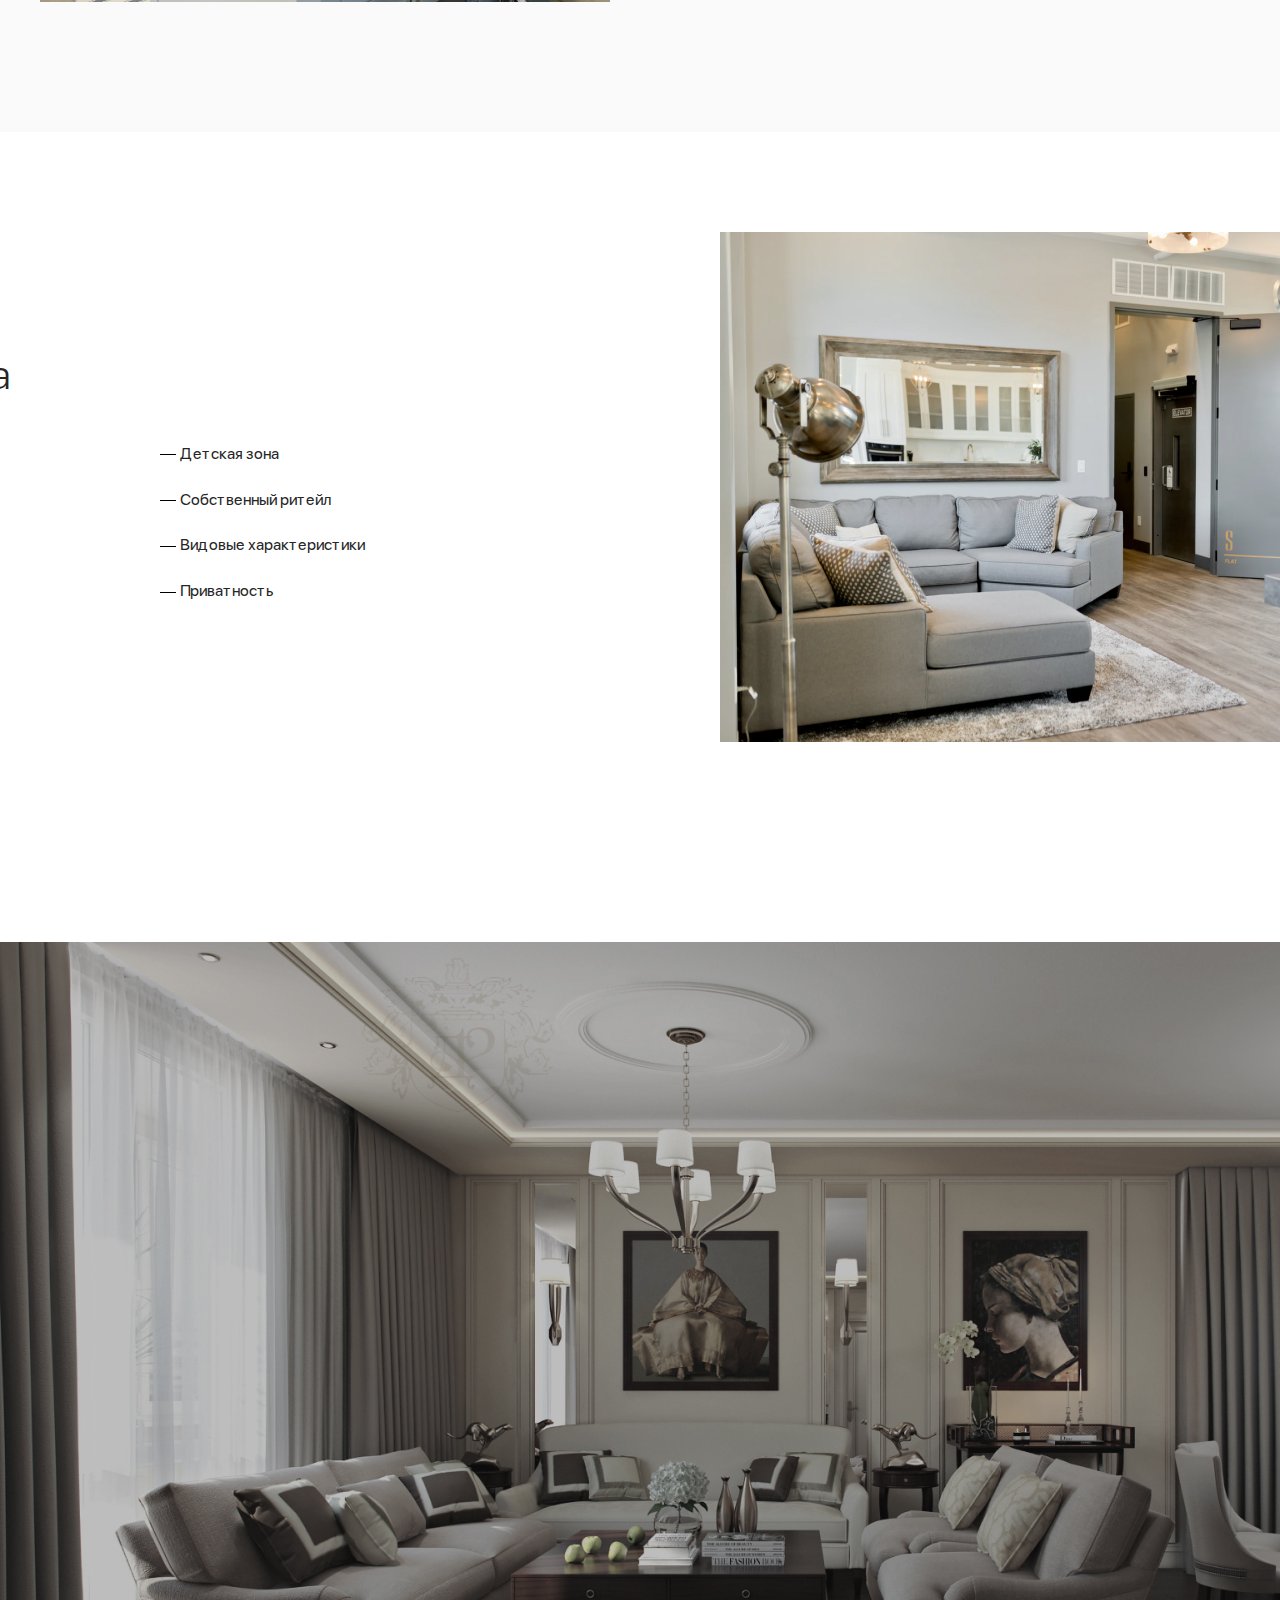
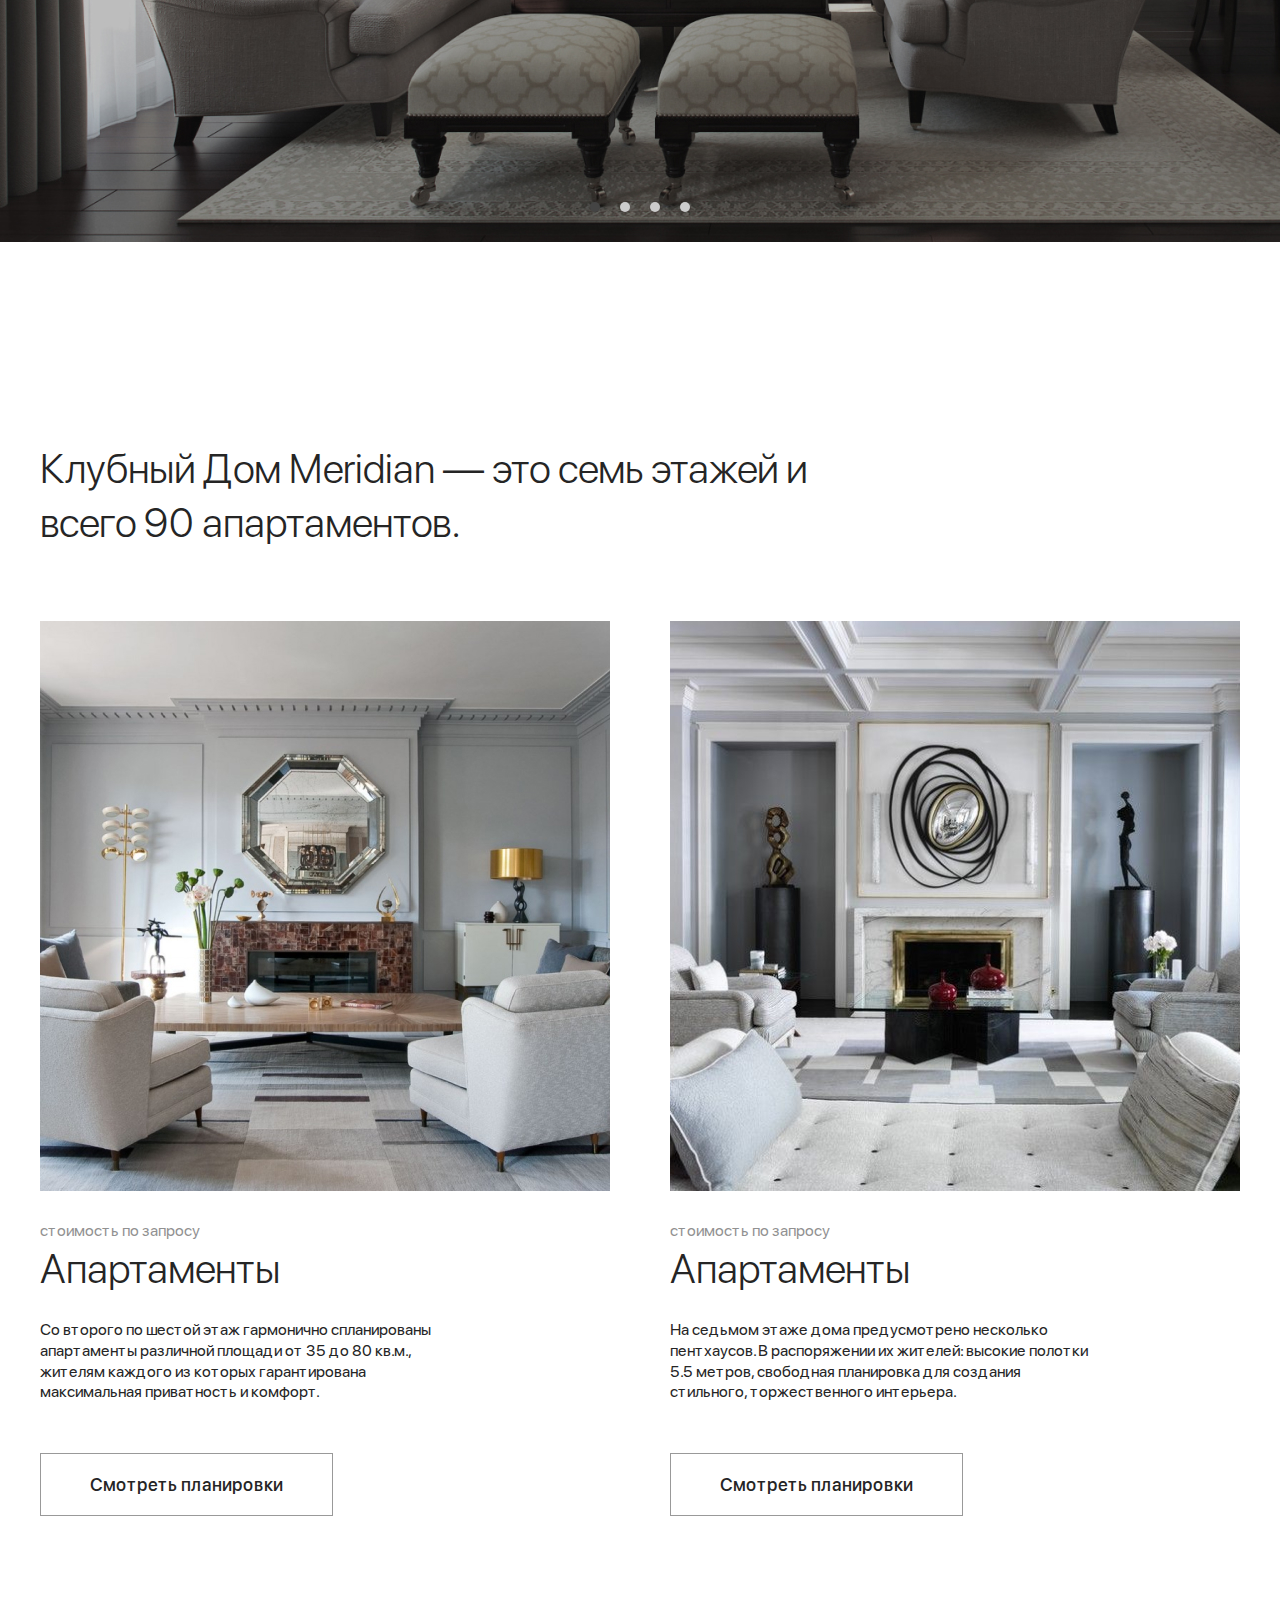
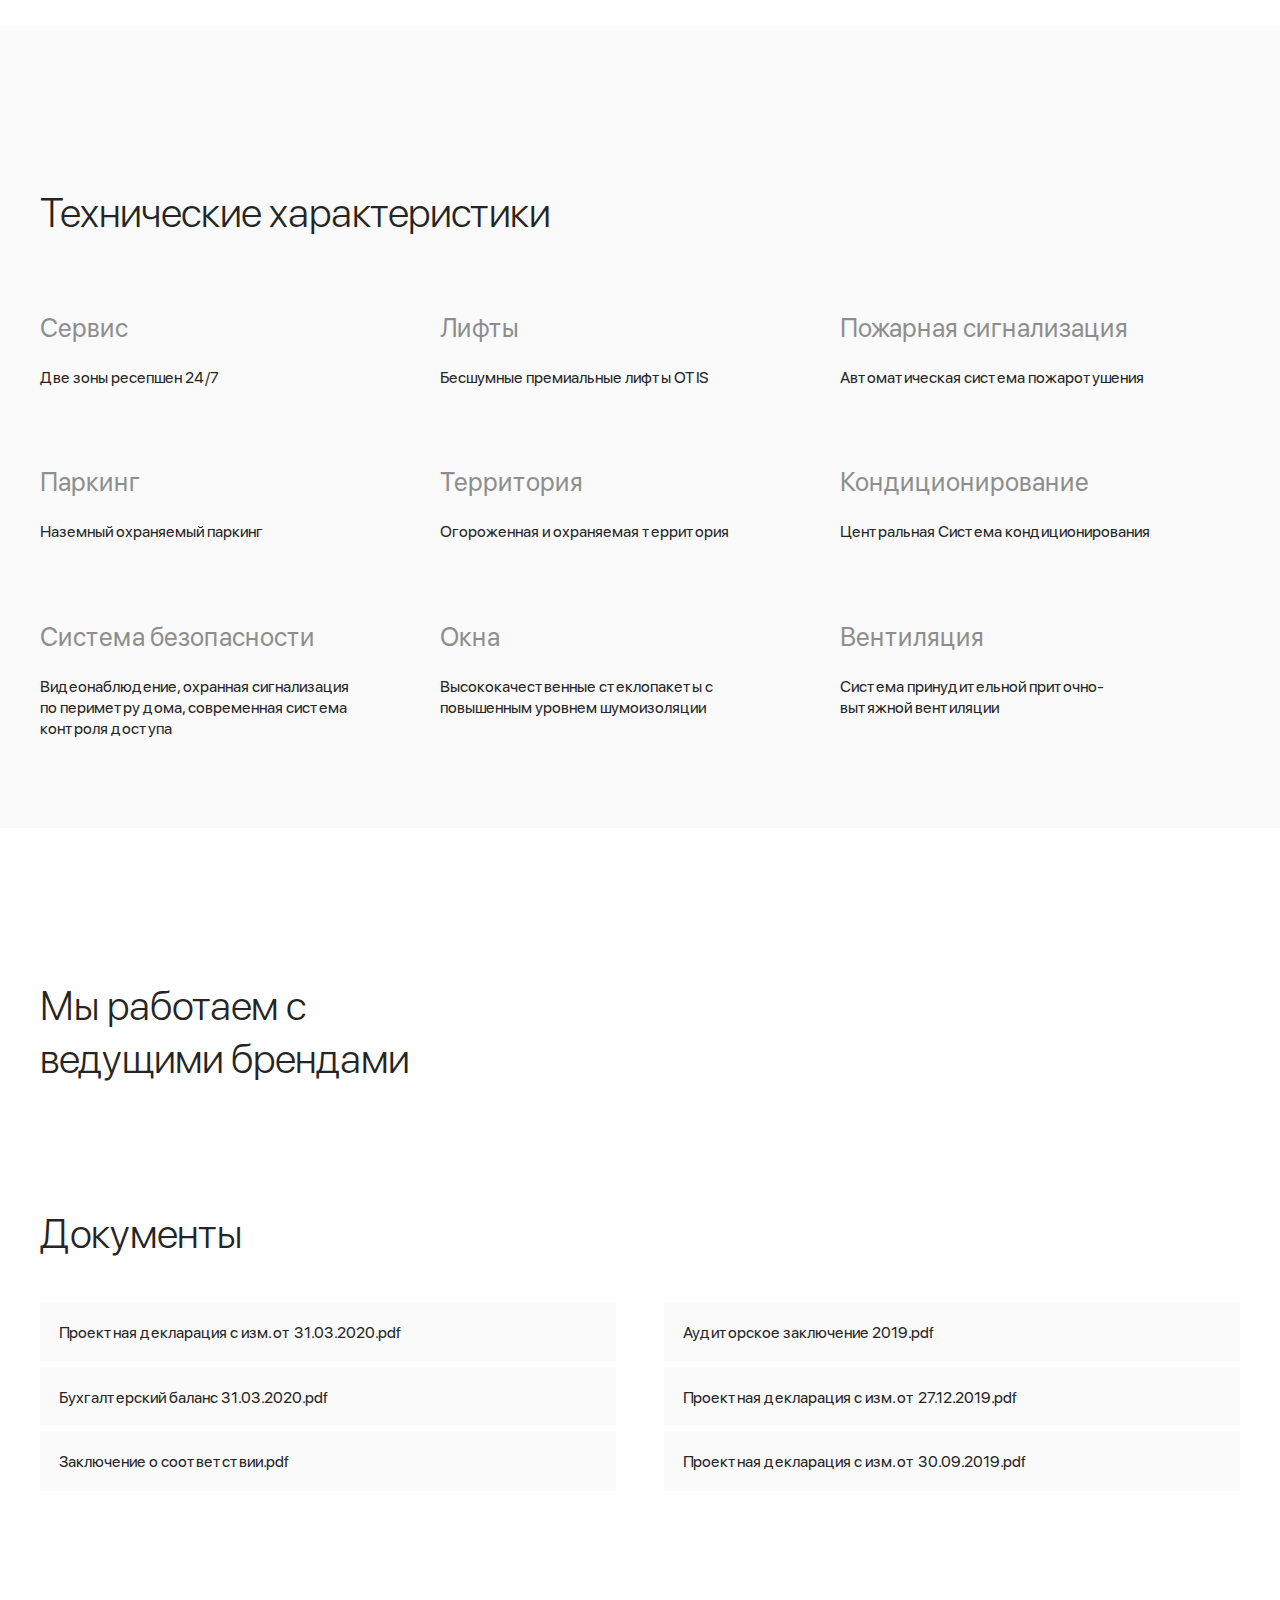
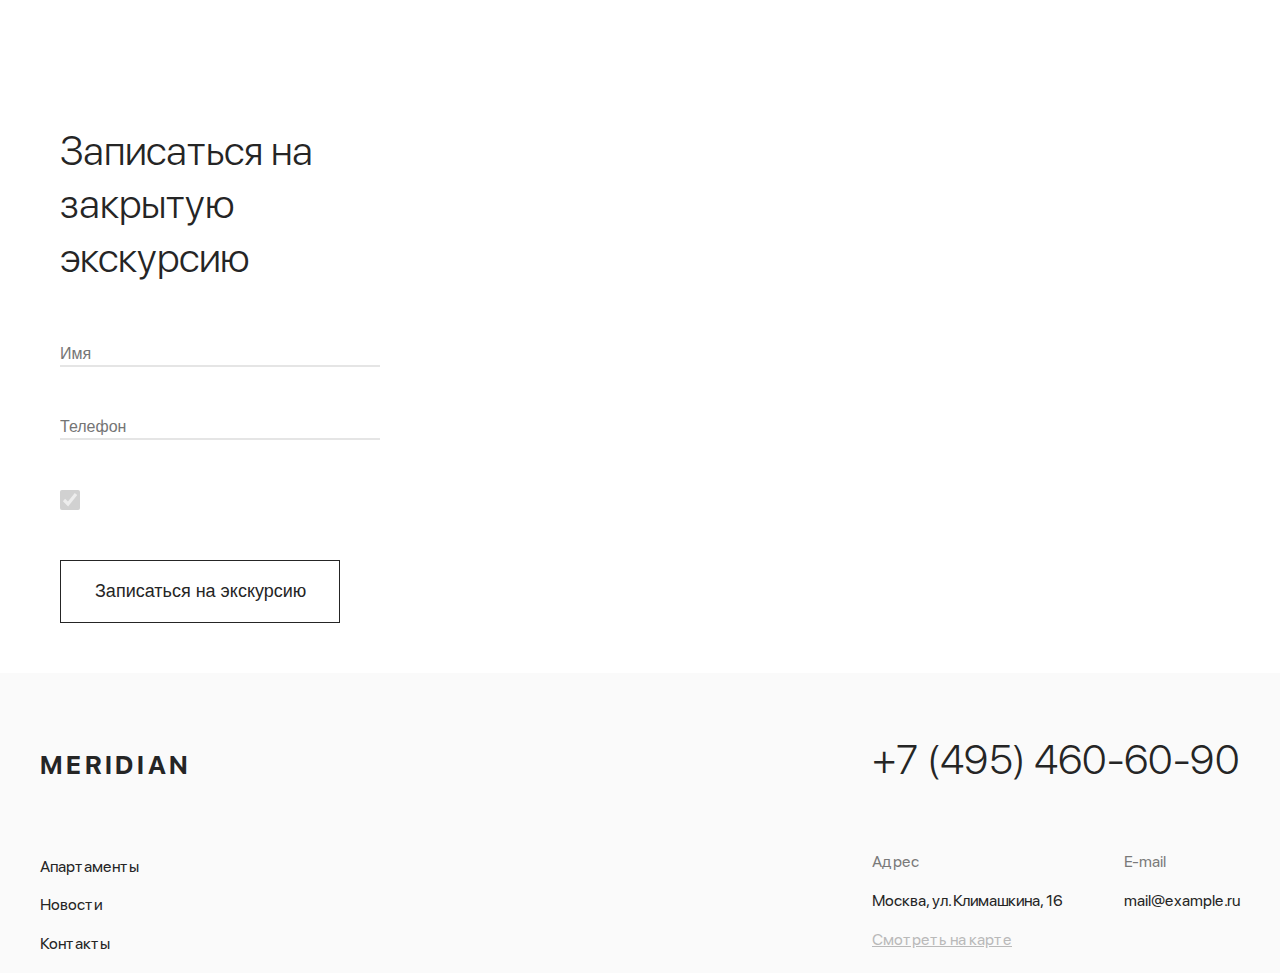
==== commit 7f3d8806: "косячный слайдер" ====
--- a/index.html
+++ b/index.html
@@ -1,126 +1,190 @@
 <!DOCTYPE html>
 <html lang="en">
+
 <head>
     <meta charset="UTF-8">
     <meta name="viewport" content="width=device-width, initial-scale=1.0">
     <link rel="stylesheet" href="./css/main.css">
     <title>Meridian</title>
 </head>
+
 <body>
     <header>
         <div class="container">
-                <div class="menu-wrapper">
-                    <div class="menu__logo"><span>MRDN</span></div>
-                        <div class="menu__nav">
-                            <nav class="menu__link">
-                                <li><a class="text" href="">+7 (495) 460-60-90</a></li>
-                                <li><a class="text" href="">En |</a></li> 
-                                <li><a class="text" href="">Ру</a></li>
-                            </nav>
-                    <div class="menu__burger"></div>
-                </div>
-            </div>
-        </div>
-    </header> 
+            <div class="menu-wrapper">
+                <div class="menu__logo"><span>MRDN</span></div>
+                <div class="menu__nav">
+                    <nav class="menu__link">
+                        <li><a class="text" href="">+7 (495) 460-60-90</a></li>
+                        <li><a class="text" href="">En</a></li>
+                        <li><a class="text" href="">Ру</a></li>
+                    </nav>
+                    <div class="menu__open"><img src="./css/images/Vector.png" alt=""></div>
+                </div>
+            </div>
+        </div>
+    </header>
     <section class="hero">
+        <!-- <div class="menu-wrapper__open">
+        <div class="container">
+            <div class="logo-close">
+                <img src="./css/images/close.png" alt="">
+            </div>
+            <nav class="menu open">
+                <ul>
+                    <li>
+                        <a href="">О проекте</a>
+                        <a href="">Предложения</a>
+                        <a href="">Апартаменты</a>
+                        <a href="">Новости</a>
+                        <a href="">Контакты</a>
+                    </li>
+                </ul>
+            </nav>
+        </div>
+        </div> -->
         <img class="img" src="./css/images/main-bg.png" alt="">
-            <div class="container">
-                <div class="hero-menu__title">
-                    <h1>MERIDIAN</h1>
-                    <p class="text">Тихий дом в самом центре Москвы</p>
-                </div>
-            </div>
-    </section>
-    <section>
-            <div class="container">
-                <div class="descr">
-                    <div class="descr-content">
-                        <h2>Добро пожаловать 
-                            в клубный дом Meridian</h2>
-                        <p class="text">Вдохновением для создания концепции послужила исходная архитектура самого дома: геометричные элементы парадного фасада, приковывающие к себе внимание, светлые и просторные помещения с пятиметровыми потолками, сразу отсылают к эстетике американского классического ар-деко.</p>
-                        <p class="text">Влияние ар-деко быстро охватило Америку начала 19 века, формировало образ жизни того периода, который характеризуется бурным экономическим ростом, развитием технологий, машиностроения и строительства культовых архитектурных сооружений, а также развитием киноискусства.</p>
-                    </div>
-                    <div class="descr-info">
-                        <div class="descr-info__wrap">
-                            <div class="descr-info__item">
-                                <h2>7</h2>
-                                <span class="text2">этажей</span>
-                            </div>
-                            <div class="descr-info__item">
-                                <h2>90</h2>
-                                <span class="text2">этажей</span>
-                            </div>
-                        </div>
-                        <div class="descr-info__wrap">
-                            <div class="descr-info__item">
-                                <h2>5</h2>
-                                <span class="text2">этажей</span>
-                            </div>
-                            <div class="descr-info__item">
-                                <h2>14</h2>
-                                <span class="text2">этажей</span>
-                            </div>
-                        </div>
-                    </div>
-                </div>
-            </div>
-    </section>
-    <section>
-            <div class="container">
-                <div class="location-wrap">
-                    <div class="location-info">
-                        <h2>Пресненский район</h2>
-                        <h3>ул. Климашкина, 16</h4>
-                    </div>
-                    <div class="location-info__descr">
-                        <p class="text">Москва-Сити, Центр международной торговли, известные театры, музеи, лучшие рестораны — центр Москвы — центр притяжения успеха, вдохновения и силы.</p>
-                        <p class="text">Идеальное расположение в тихом переулке обеспечивает ощущение клубности и приватности владельцам дома Meridian.	</p>
-                    </div>
-                </div>
-                <div class="location-img">
-                    <img src="./css/images/map.png" alt="">
-                </div>
-            </div>
+        <div class="container">
+            <div class="hero-menu__title">
+                <h1>MERIDIAN</h1>
+                <p class="text">Тихий дом в самом центре Москвы</p>
+            </div>
+        </div>
+    </section>
+    <section>
+        <div class="container">
+            <div class="descr">
+                <div class="descr-content">
+                    <h2>Добро пожаловать
+                        в клубный дом Meridian</h2>
+                    <p class="text">Вдохновением для создания концепции послужила исходная архитектура самого дома:
+                        геометричные элементы парадного фасада, приковывающие к себе внимание, светлые и просторные
+                        помещения с пятиметровыми потолками, сразу отсылают к эстетике американского классического
+                        ар-деко.</p>
+                    <p class="text">Влияние ар-деко быстро охватило Америку начала 19 века, формировало образ жизни того
+                        периода, который характеризуется бурным экономическим ростом, развитием технологий,
+                        машиностроения и строительства культовых архитектурных сооружений, а также развитием
+                        киноискусства.</p>
+                </div>
+                <div class="descr-info">
+                    <div class="descr-info__wrap">
+                        <div class="descr-info__item">
+                            <h2>7</h2>
+                            <span class="text2">этажей</span>
+                        </div>
+                        <div class="descr-info__item">
+                            <h2>90</h2>
+                            <span class="text2">этажей</span>
+                        </div>
+                    </div>
+                    <div class="descr-info__wrap">
+                        <div class="descr-info__item">
+                            <h2>5</h2>
+                            <span class="text2">этажей</span>
+                        </div>
+                        <div class="descr-info__item">
+                            <h2>14</h2>
+                            <span class="text2">этажей</span>
+                        </div>
+                    </div>
+                </div>
+            </div>
+        </div>
+    </section>
+    <section>
+        <div class="container">
+            <div class="location-wrap">
+                <div class="location-info">
+                    <h2>Пресненский район</h2>
+                    <h3>ул. Климашкина, 16</h4>
+                </div>
+                <div class="location-info__descr">
+                    <p class="text">Москва-Сити, Центр международной торговли, известные театры, музеи, лучшие
+                        рестораны — центр Москвы — центр притяжения успеха, вдохновения и силы.</p>
+                    <p class="text">Идеальное расположение в тихом переулке обеспечивает ощущение клубности и
+                        приватности владельцам дома Meridian. </p>
+                </div>
+            </div>
+            <div class="location-img">
+                <img src="./css/images/map.png" alt="">
+            </div>
+        </div>
     </section>
     <section class="architect">
-            <div class="container">
-                <div class="architect-content">
-                    <div class="architect-img"><img src="./css/images/architect.jpg" alt=""></div>
-                    <div class="architect-info">
-                        <h2>Архитектура и интерьер</h2>
-                        <p class="text">Главный фасад здания исполнен в неоклассическом стиле с выступающими деталями и большим количество окон. Это четко очерченная композиция из полированного гранита с элементами рустики, крупноформатного керамогранита и декоративными элементами, выполненными на заказ.	</p>
-                        <p class="text">В основе интерьеров дома Meridian приоритетными являются эстетика, где видимая роскошь сочетается с комфортом, в неё идеально вписываются любые технические приборы и устройства. Это позволяет создавать действительно актуальные и модные решения в рамках устоявшейся классики.</p>
-                    </div>
-                </div>
-            </div>
-    </section>
-    <section>
-                <div class="advantages-content">
-                    <div class="advantages-list">
-                        <h2>Преимущества</h2>
-                        <div class="advantages-list__wrap">
-                            <ul>
-                                <li class="text">Уникальная архитектура</li>
-                                <li class="text">Фитнес зона</li>
-                                <li class="text">Пентхаусы: 5м высота потолка</li>
-                                <li class="text">Просторные террасы</li>
-                            </ul>
-                            <ul>
-                                <li class="text">Детская зона</li>
-                                <li class="text">Собственный ритейл</li>
-                                <li class="text">Видовые характеристики</li>
-                                <li class="text">Приватность</li>
-                            </ul>
-                        </div>
-                    </div>
-                    <div class="advantages-img">
-                        <img src="./css/images/advant.jpg" alt="">
-                    </div>
-                </div>
-            </div>
-    </section>
-    <section>
-        <div class="slider"><img src="./css/images/image 23.jpg" alt=""></div>
+        <div class="container">
+            <div class="architect-content">
+                <div class="architect-img"><img src="./css/images/architect.jpg" alt=""></div>
+                <div class="architect-info">
+                    <h2>Архитектура и интерьер</h2>
+                    <p class="text">Главный фасад здания исполнен в неоклассическом стиле с выступающими деталями и
+                        большим количество окон. Это четко очерченная композиция из полированного гранита с элементами
+                        рустики, крупноформатного керамогранита и декоративными элементами, выполненными на заказ. </p>
+                    <p class="text">В основе интерьеров дома Meridian приоритетными являются эстетика, где видимая
+                        роскошь сочетается с комфортом, в неё идеально вписываются любые технические приборы и
+                        устройства. Это позволяет создавать действительно актуальные и модные решения в рамках
+                        устоявшейся классики.</p>
+                </div>
+            </div>
+        </div>
+    </section>
+    <section>
+        <div class="advantages-content">
+            <div class="advantages-list">
+                <h2>Преимущества</h2>
+                <div class="advantages-list__wrap">
+                    <ul>
+                        <li class="text">Уникальная архитектура</li>
+                        <li class="text">Фитнес зона</li>
+                        <li class="text">Пентхаусы: 5м высота потолка</li>
+                        <li class="text">Просторные террасы</li>
+                    </ul>
+                    <ul>
+                        <li class="text">Детская зона</li>
+                        <li class="text">Собственный ритейл</li>
+                        <li class="text">Видовые характеристики</li>
+                        <li class="text">Приватность</li>
+                    </ul>
+                </div>
+            </div>
+            <div class="advantages-img">
+                <img src="./css/images/advant.jpg" alt="">
+            </div>
+        </div>
+        </div>
+    </section>
+    <section>
+        <div id="slider">
+            <input type="radio" name="slider" id="slide1" checked>
+            <input type="radio" name="slider" id="slide2">
+            <input type="radio" name="slider" id="slide3">
+            <input type="radio" name="slider" id="slide4">
+            <div id="slides">
+               <div id="overflow">
+                  <div class="inner">
+                     <div class="slide slide_1">
+                     </div>
+                     <div class="slide slide_2">
+                     </div>
+                     <div class="slide slide_3">
+                     </div>
+                     <div class="slide slide_4">
+                     </div>
+                  </div>
+               </div>
+            </div>
+            <div id="controls">
+               <label for="slide1"></label>
+               <label for="slide2"></label>
+               <label for="slide3"></label>
+               <label for="slide4"></label>
+            </div>
+            <div id="bullets">
+               <label for="slide1"></label>
+               <label for="slide2"></label>
+               <label for="slide3"></label>
+               <label for="slide4"></label>
+            </div>
+         </div>
     </section>
     <section>
         <div class="container">
@@ -131,7 +195,9 @@
                     <div class="offers-wrap__content">
                         <span class="text">стоимость по запросу</span>
                         <h2>Апартаменты</h2>
-                        <p class="text">Со второго по шестой этаж гармонично спланированы апартаменты различной площади от 35 до 80 кв.м., жителям каждого из которых гарантирована максимальная приватность и комфорт.</p>
+                        <p class="text">Со второго по шестой этаж гармонично спланированы апартаменты различной
+                            площади от 35 до 80 кв.м., жителям каждого из которых гарантирована максимальная приватность
+                            и комфорт.</p>
                         <a href="#" class="button">Смотреть планировки</a>
                     </div>
                 </div>
@@ -140,7 +206,9 @@
                     <div class="offers-wrap__content">
                         <span class="text">стоимость по запросу</span>
                         <h2>Апартаменты</h2>
-                        <p class="text">Со второго по шестой этаж гармонично спланированы апартаменты различной площади от 35 до 80 кв.м., жителям каждого из которых гарантирована максимальная приватность и комфорт.</p>
+                        <p class="text">На седьмом этаже дома предусмотрено несколько пентхаусов. В распоряжении их
+                            жителей: высокие полотки 5.5 метров, свободная планировка для создания стильного,
+                            торжественного интерьера.</p>
                         <a href="#" class="button">Смотреть планировки</a>
                     </div>
                 </div>
@@ -182,12 +250,13 @@
                 <div class="feature-wrap__item">
                     <div class="feature-wrap__card">
                         <h3>Система безопасности</h3>
-                        <span class="text">Видеонаблюдение, охранная сигнализация по периметру дома, современная система контроля доступа</span>
-                    </div>
-                            <div class="feature-wrap__card">
-                                <h3>Окна</h3>
-                                <span class="text">Высококачественные стеклопакеты с повышенным уровнем шумоизоляции</span>
-                            </div>
+                        <span class="text">Видеонаблюдение, охранная сигнализация по периметру дома, современная система
+                            контроля доступа</span>
+                    </div>
+                    <div class="feature-wrap__card">
+                        <h3>Окна</h3>
+                        <span class="text">Высококачественные стеклопакеты с повышенным уровнем шумоизоляции</span>
+                    </div>
                     <div class="feature-wrap__card">
                         <h3>Вентиляция</h3>
                         <span class="text">Система принудительной приточно-вытяжной вентиляции</span>
@@ -196,5 +265,91 @@
             </div>
         </div>
     </section>
+    <section>
+        <div class="container">
+            <div class="sponsors">
+                <h2>Мы работаем
+                    с ведущими брендами</h2>
+                <div class="sponsors__item">
+                    <div class="sponsors__item-wrap">
+                        <div class="sponsors__item__img"><img src="./css/images/stark.png" alt=""></div>
+                        <div class="sponsors__item__img"><img src="./css/images/M.jpg" alt=""></div>
+                        <div class="sponsors__item__img"><img
+                                src="./css/images/Cyberdyne-Systems-Terminator-Decal-Sticker 1.png" alt=""></div>
+                    </div>
+                    <div class="sponsors__item-wrap">
+                        <div class="sponsors__item__img"><img src="./css/images/gnb.png" alt=""></div>
+                        <div class="sponsors__item__img"><img src="./css/images/icon.png" alt=""></div>
+                        <div class="sponsors__item__img"><img src="./css/images/dharma.png" width="97px" alt=""></div>
+                    </div>
+                </div>
+            </div>
+        </div>
+    </section>
+    <section>
+        <div class="container">
+            <div class="documents">
+                <h2>Документы</h2>
+                <div class="documents__wrap">
+                        <div class="text">Проектная декларация с изм. от 31.03.2020.pdf<a href="#"
+                                class="documents__img"></a></div>
+                        <div class="text">Аудиторское заключение 2019.pdf<a href="#"
+                                class="documents__img"></a></div>
+                        <div class="text">Бухгалтерский баланс 31.03.2020.pdf<a href="#"
+                                class="documents__img"></a></div>
+                        <div class="text">Проектная декларация с изм. от 27.12.2019.pdf<a href="#"
+                                class="documents__img"></a></div>
+                        <div class="text">Заключение о соответствии.pdf<a href="#"
+                                class="documents__img"></a></div>
+                        <div class="text">Проектная декларация с изм. от 30.09.2019.pdf<a href="#"
+                                class="documents__img"></a></div>
+                </div>
+            </div>
+        </div>
+    </section>
+    <section class="form">
+        <div class="form__img">
+            <img src="./css/images/form.jpg" alt="">
+        </div>
+        <form class="form-item" action="">
+            <h2>Записаться на закрытую экскурсию</h2>
+            <input class="text" type="text" placeholder="Имя">
+            <input class="text" type="tel" placeholder="Телефон">
+
+            <input type="checkbox" checked disabled>
+            <input type="submit" value="Записаться на экскурсию">
+        </form>
+    </section>
+    <footer>
+        <div class="container">
+            <div class="contacts-wrap">
+                <div class="contacts-item">
+                    <span class="contacts-item__logo">MERIDIAN</span>
+                    <ul>
+                        <li class="text">Апартаменты</li>
+                        <li class="text">Новости</li>
+                        <li class="text">Контакты</li>
+                    </ul>
+                </div>
+                <div class="contacts-links">
+                    <h2>+7 (495) 460-60-90</h2>
+                    <div class="contacts-links__wrap">
+                        <div class="contacts-links__adres">
+                            <span class="text">Адрес</span>
+                            <span class="text">Москва, ул. Климашкина, 16</span>
+                            <a href="">Смотреть на карте</a>
+                        </div>
+                        <div class="contacts-links__email">
+                            <span class="text">E-mail</span>
+                            <span class="text">mail@example.ru</span>
+                        </div>
+                    </div>
+                </div>
+            </div>
+        </div>
+    </footer>
 </body>
-</html>+
+</html>                   
+                        
+                    
--- a/css/main.css
+++ b/css/main.css
@@ -1,5 +1,5 @@
 @import url("./fonts.css");
-@import url(/css/styles.css);
+@import url(../css/styles.css);
 
 *{
     margin: 0;
@@ -48,11 +48,10 @@
 }
 .menu__link{
     display: flex;
-    flex-direction: row;
     justify-content: flex-end;
 }
 .menu__link li{
-    padding: 55px 0 55px 0;
+    padding: 55px 0;
 }
 .menu__link li:first-child{
     margin-right: 50px;
@@ -101,7 +100,6 @@
 }
 .descr-info__wrap{
     display: flex;
-    flex-direction: row;
 }
 .descr-info__item{
     margin-right: 161px;
@@ -138,7 +136,7 @@
     background: #FAFAFA;
 }
 .architect-content{
-    padding: 130px 0 130px 0 ;
+    padding: 130px 0;
     display: flex;
     justify-content: flex-start;
     align-items: center;
@@ -190,11 +188,11 @@
     margin-left: 220px;
 }
 /* slider */
-.slider img{
+/* .slider img{
     width: 100%;
     height: 100%;
     object-fit: cover;
-}
+} */
 /* offers */
 .container > h2{
     width: 64%;
@@ -230,7 +228,7 @@
     display: inline-block;
     text-align: center;
     color: #252525;
-    padding: 20px 49px 20px 49px;
+    padding: 20px 49px;
     border: 1px solid rgba(0, 0, 0, 0.4);
 }
 /* feature */
@@ -259,4 +257,266 @@
     width: 29%;
     margin-bottom: 78px;
     margin-right: 76px;
-}+}
+/* sponsors */
+.sponsors{
+    margin-top: 151px;
+    display: flex;
+    justify-content: space-between;
+}
+.sponsors__item{
+    width: 41%;
+}
+.sponsors__item-wrap{
+    display: flex;
+    justify-content: space-between;
+    margin-bottom: 48px;
+    align-items: center;
+}
+.sponsors__item-wrap:last-child{
+    align-items: baseline;
+    padding-bottom: 180px;
+    margin-bottom: 0;
+}
+.sponsors h2{
+    width: 38%;
+}
+/* documents */
+.documents h2{
+    margin-bottom: 42px;
+}
+.documents__wrap{
+    display: flex;
+    flex-wrap: wrap;
+    justify-content: space-between;
+    margin-bottom: 228px;
+}
+.documents__wrap div{
+    width: 48%;
+    display: flex;
+    justify-content: space-between;
+    padding: 21px 0 18px 19px;
+    background: #FAFAFA;
+    margin-bottom: 5px;
+}
+.documents__img{
+    margin-right: 20px;
+    margin-left: 172px;
+    display: inline-block;
+    height: 20px;
+    width: 20px;
+    background-image: url(../css/images/strelka.png);
+    opacity: 0.4;
+}
+/* form */
+.form{
+    display: flex;
+    align-items: center;
+}
+.form-item{
+    display: flex;
+    flex-direction: column;
+    width: 25%;
+    margin-left: 60px;
+}
+.form-item h2{
+    margin-bottom: 60px;
+}
+.form__img{
+    padding-bottom: 112px;
+}
+.form-item input{
+    margin-bottom: 50px;
+    border: none;
+    border-bottom: #E5E5E5 2px solid;
+}
+.form-item input:nth-child(4){
+    height: 20px;
+    width: 20px;
+}
+.form-item input:last-child{
+    width: 280px;
+    font-weight: 500;
+    font-size: 18px;
+    line-height: 21px;
+    color: #252525;
+    padding: 20px 34px;
+    border: 1px solid #252525;
+    background-color: #ffffff;
+}
+/* footer */
+footer{
+    background: #FAFAFA;
+}
+.contacts-item__logo{
+    display: inline-block;
+    margin-bottom: 79px;
+    font-weight: bold;
+    font-size: 26px;
+    line-height: 100%;
+    letter-spacing: 0.125em;
+    text-transform: uppercase;
+    color: #252525;
+}
+.contacts-item ul li{
+    margin-bottom: 18px;
+    list-style-type: none;
+}
+.contacts-wrap{
+    padding-top: 60px;
+    display: flex;
+    justify-content: space-between;
+    align-items: baseline   ;
+}
+.contacts-links h2{
+    margin-bottom: 66px;
+}
+.contacts-links__wrap{
+    display: flex;  
+    justify-content: space-between;
+    border-bottom: #252525;
+}
+.contacts-links__adres{
+    display: flex;
+    flex-direction: column;
+}
+.contacts-links__adres span{
+    margin-bottom: 18px;
+}
+.contacts-links__adres span:first-child{
+    opacity: 0.6;
+}
+.contacts-links__adres a{
+    font-weight: normal;
+    font-size: 16px;
+    line-height: 131%;
+    color: #252525;
+    opacity: 0.3
+}
+.contacts-links__email{
+    display: flex;
+    flex-direction: column;
+}
+.contacts-links__email span{
+    margin-bottom: 18px;
+}
+.contacts-links__email span:first-child{
+    opacity: 0.6;
+}
+#slider {
+    margin: 0 auto;
+    max-width: 100%;
+    text-align: center;
+ }
+ #slider input[type=radio] {
+    display: none;
+ }
+ #slider label {
+    cursor:pointer;
+    text-decoration: none;
+ }
+ #slides {
+    background: #fff;
+    position: relative;
+    z-index: -1;
+ }
+ #overflow {
+    width: 100%;
+    overflow: hidden;
+ }
+ #slide1:checked ~ #slides .inner {
+    margin-left: 0;
+ }
+ #slide2:checked ~ #slides .inner {
+    margin-left: -100%;
+ }
+ #slide3:checked ~ #slides .inner {
+    margin-left: -200%;
+ }
+ #slide4:checked ~ #slides .inner {
+    margin-left: -300%;
+ }
+ #slides .inner {
+    transition: margin-left 800ms cubic-bezier(0.770, 0.000, 0.175, 1.000);
+    width: 400%;
+    line-height: 0;
+    height: 100vh;
+ }
+ #slides .slide {
+    width: 25%;
+    float:left;
+    display: flex;
+    justify-content: center;
+    align-items: center;
+    height: 100vh;
+    color: #fff;
+ }
+ #slides .slide_1 {
+    background: url(./images/image\ 23.jpg);
+    background-size: cover;
+ }
+ #slides .slide_2 {
+    background:url(./images/image\ 23.jpg);
+    background-size: cover;
+ }
+ #slides .slide_3 {
+    background: url(./images/image\ 23.jpg);
+    background-size: cover;
+}
+ #slides .slide_4 {
+    background: url(./images/image\ 23.jpg);
+    background-size: cover;
+}
+ #controls {
+    display: flex;
+    flex-direction: row-reverse;
+    justify-content: space-around;
+    margin: -240px 0 0 0;
+    width: 100%;
+    height: 50px;
+    z-index: 3;
+    top:-200px;
+    position: relative;
+ }
+ #controls label {
+    transition: opacity 0.2s ease-out;
+    display: none;
+    width: 50px;
+    height: 50px;
+    opacity: .4;
+ }
+ #controls label:hover {
+    opacity: 1;
+ }
+ #slide1:checked ~ #controls label:nth-child(2),
+ #slide2:checked ~ #controls label:nth-child(3),
+ #slide3:checked ~ #controls label:nth-child(4),
+ #slide4:checked ~ #controls label:nth-child(1) {
+    background: url(https://image.flaticon.com/icons/svg/130/130884.svg) no-repeat;
+    display: block;
+ }
+ #slide1:checked ~ #controls label:nth-last-child(2),
+ #slide2:checked ~ #controls label:nth-last-child(3),
+ #slide3:checked ~ #controls label:nth-last-child(4),
+ #slide4:checked ~ #controls label:nth-last-child(1) {
+    background: url(https://image.flaticon.com/icons/svg/130/130882.svg) no-repeat;
+    display: block;
+ }
+ #bullets {
+    margin: 150px 0 0;
+    text-align: center;
+ }
+ #bullets label {
+    display: inline-block;
+    width: 10px;
+    height: 10px;
+    border-radius:100%;
+    background: #ccc;
+    margin: 0 10px;
+ }
+ #slide1:checked ~ #bullets label:nth-child(1),
+ #slide2:checked ~ #bullets label:nth-child(2),
+ #slide3:checked ~ #bullets label:nth-child(3),
+ #slide4:checked ~ #bullets label:nth-child(4) {
+    background: #444;
+ }
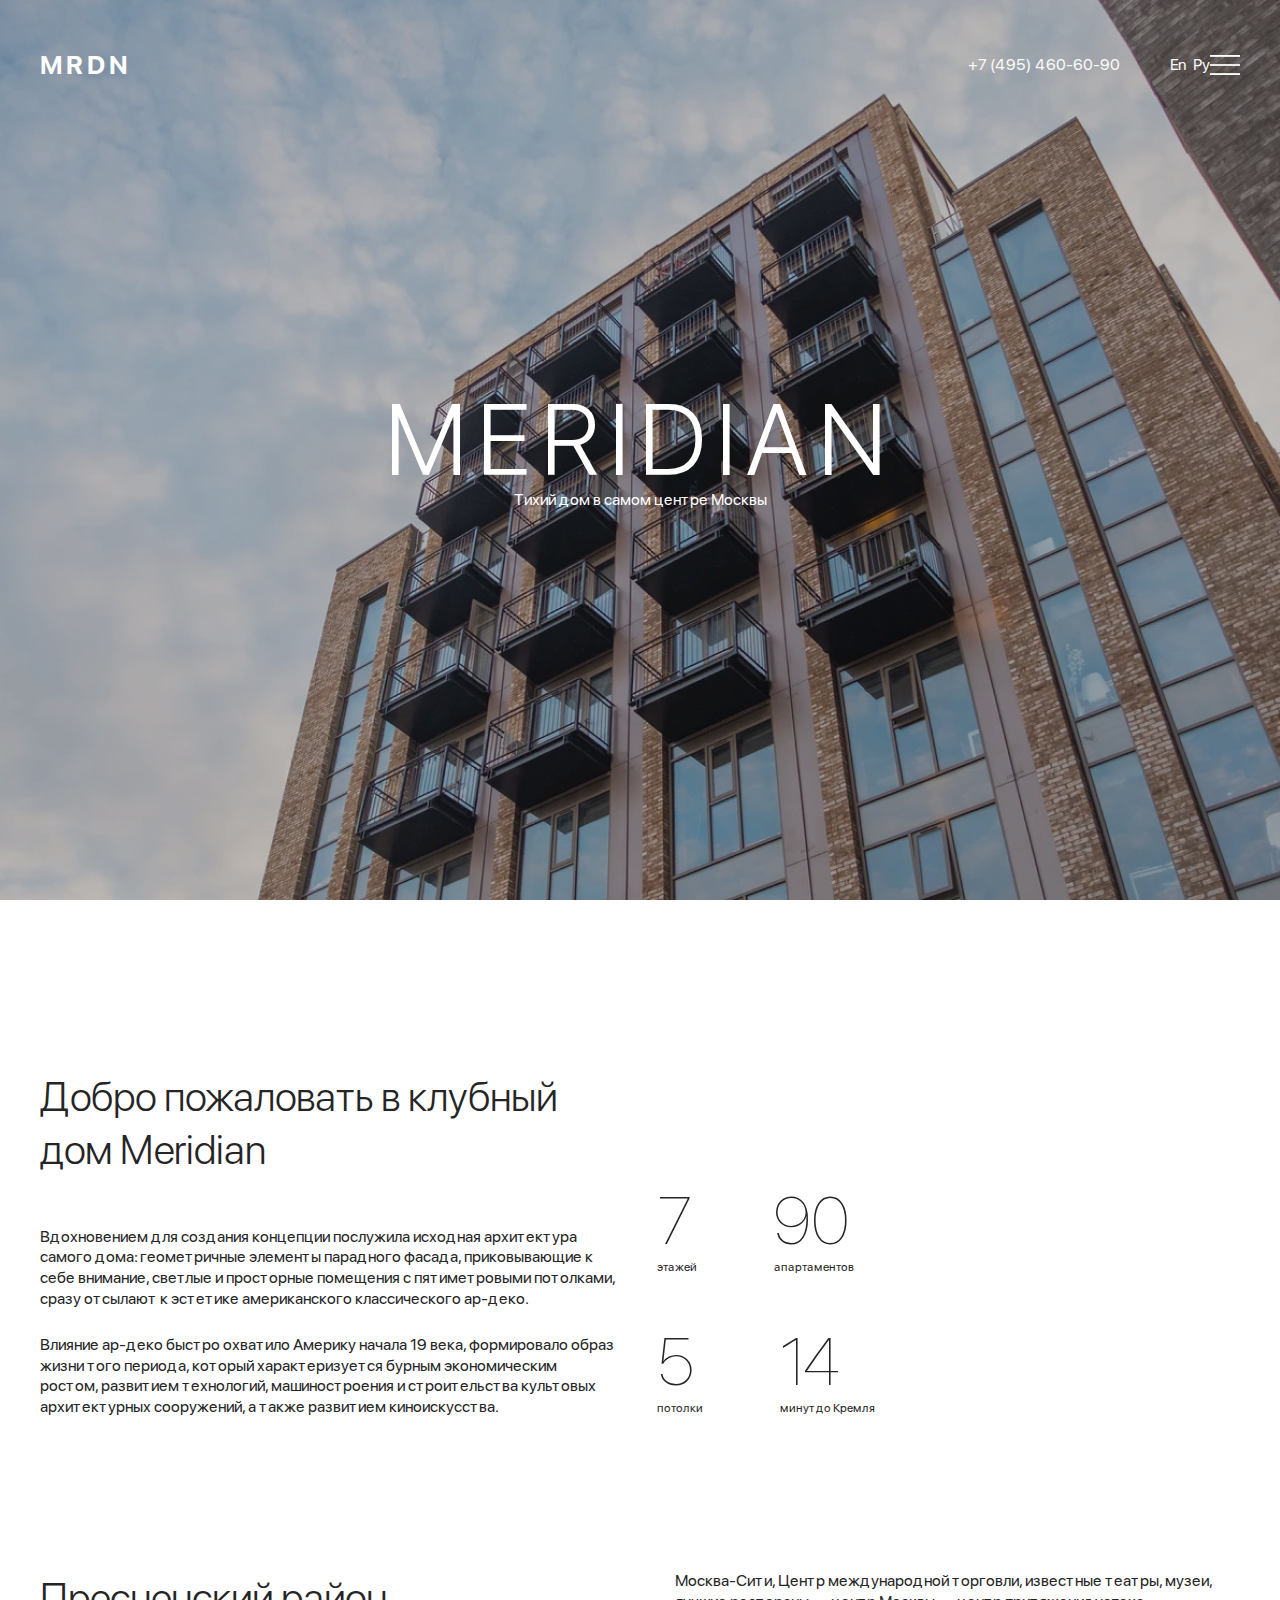
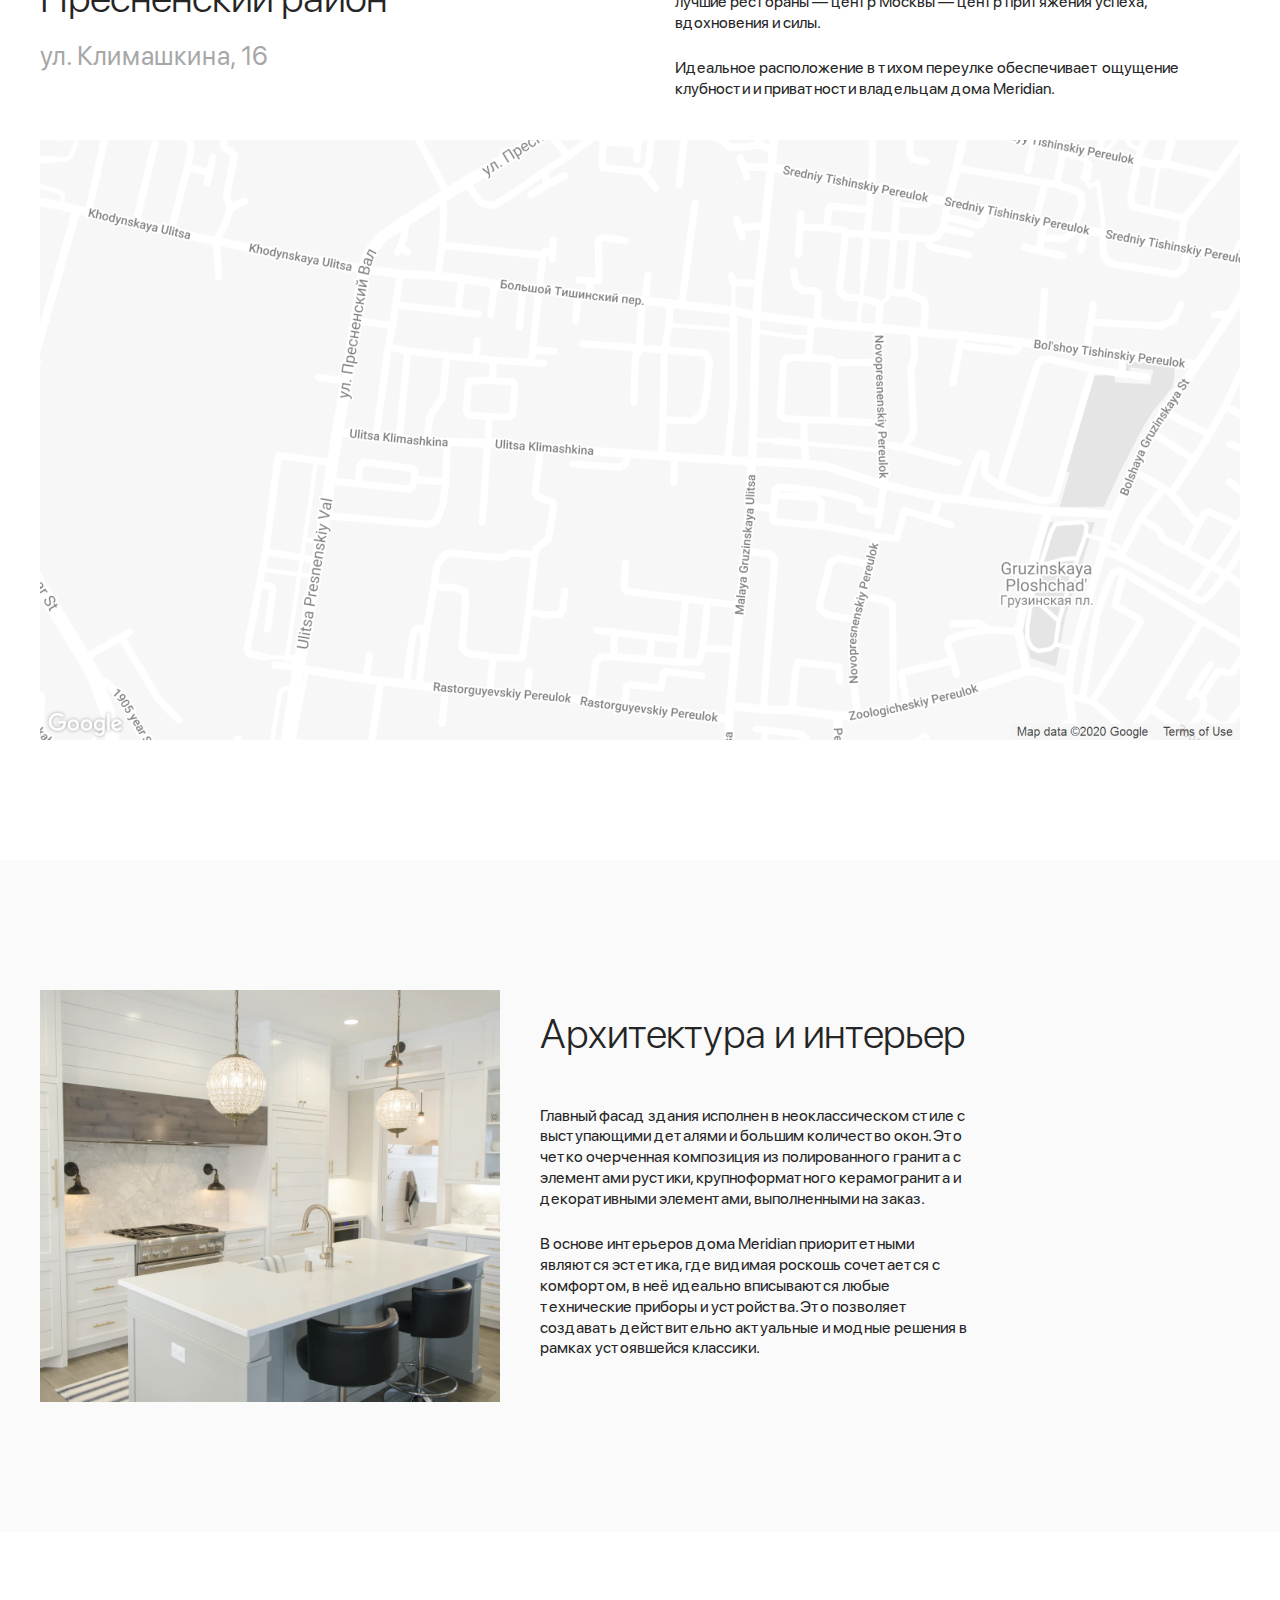
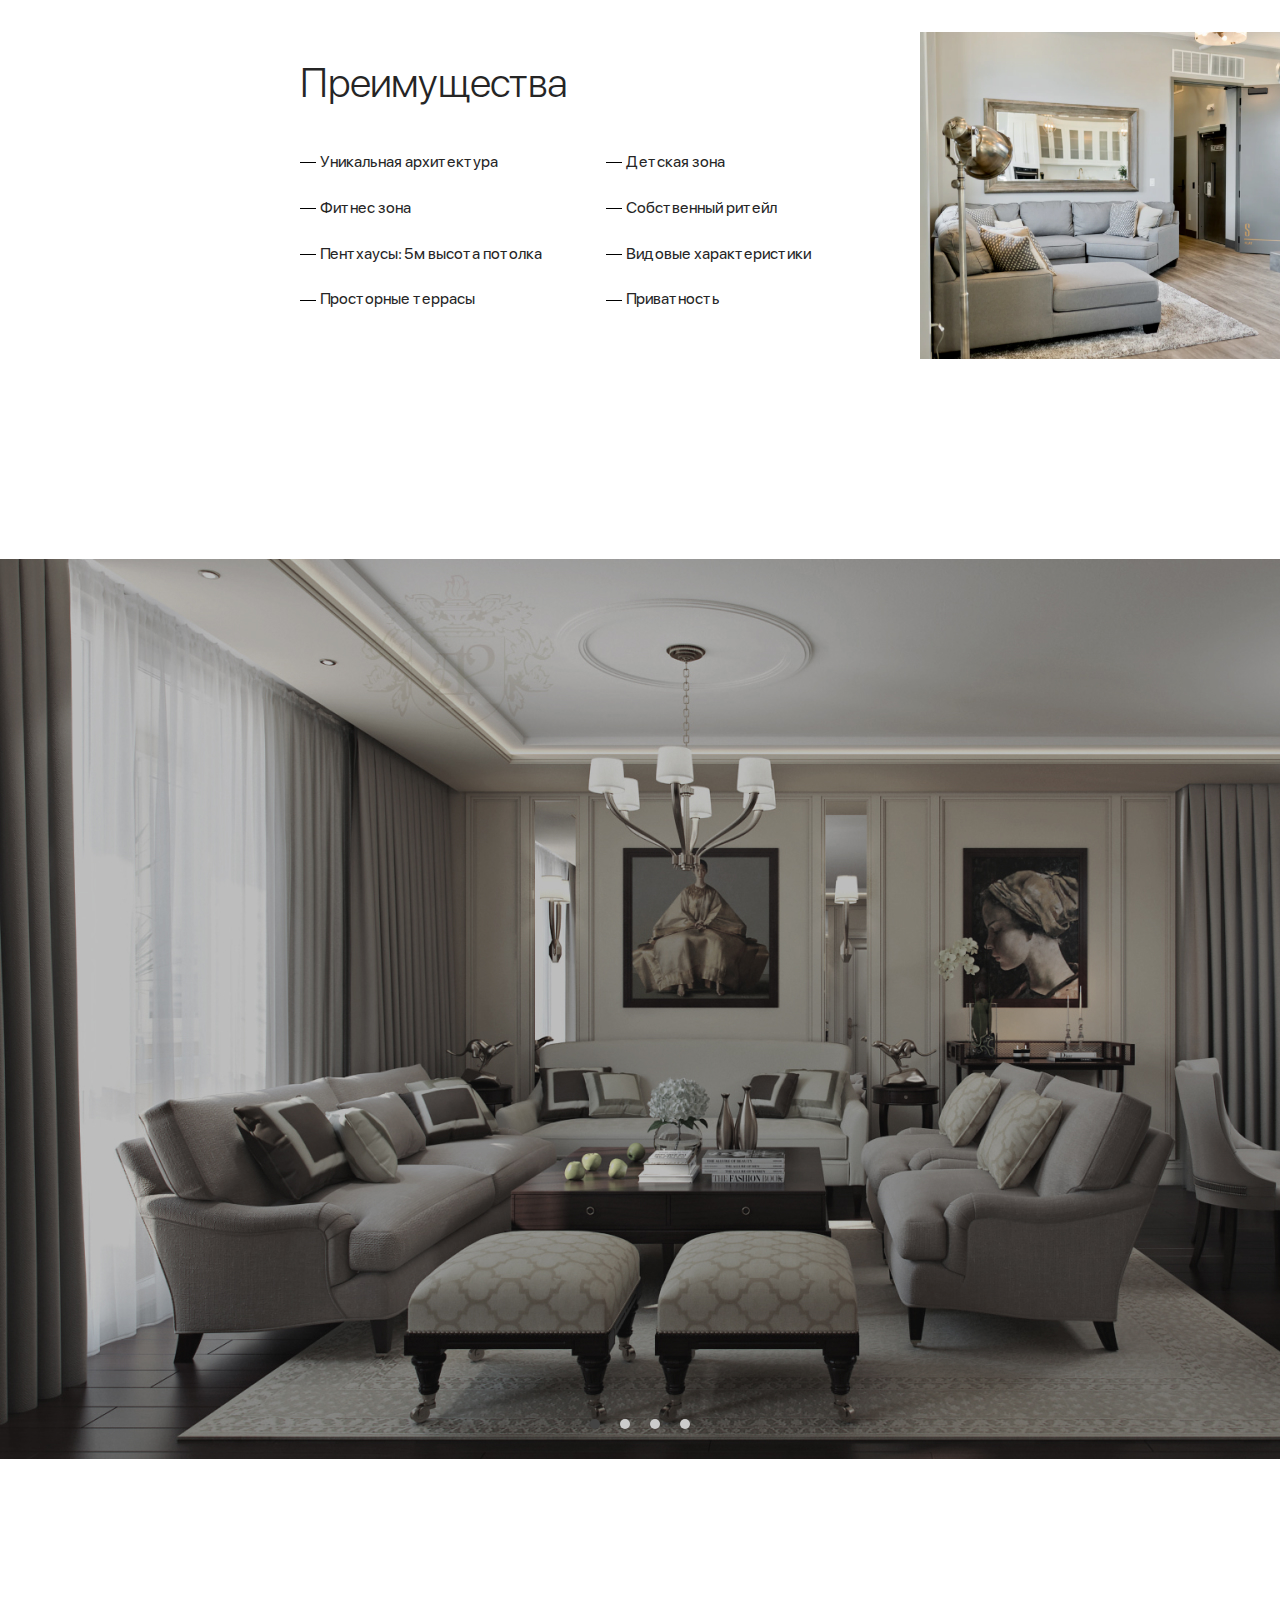
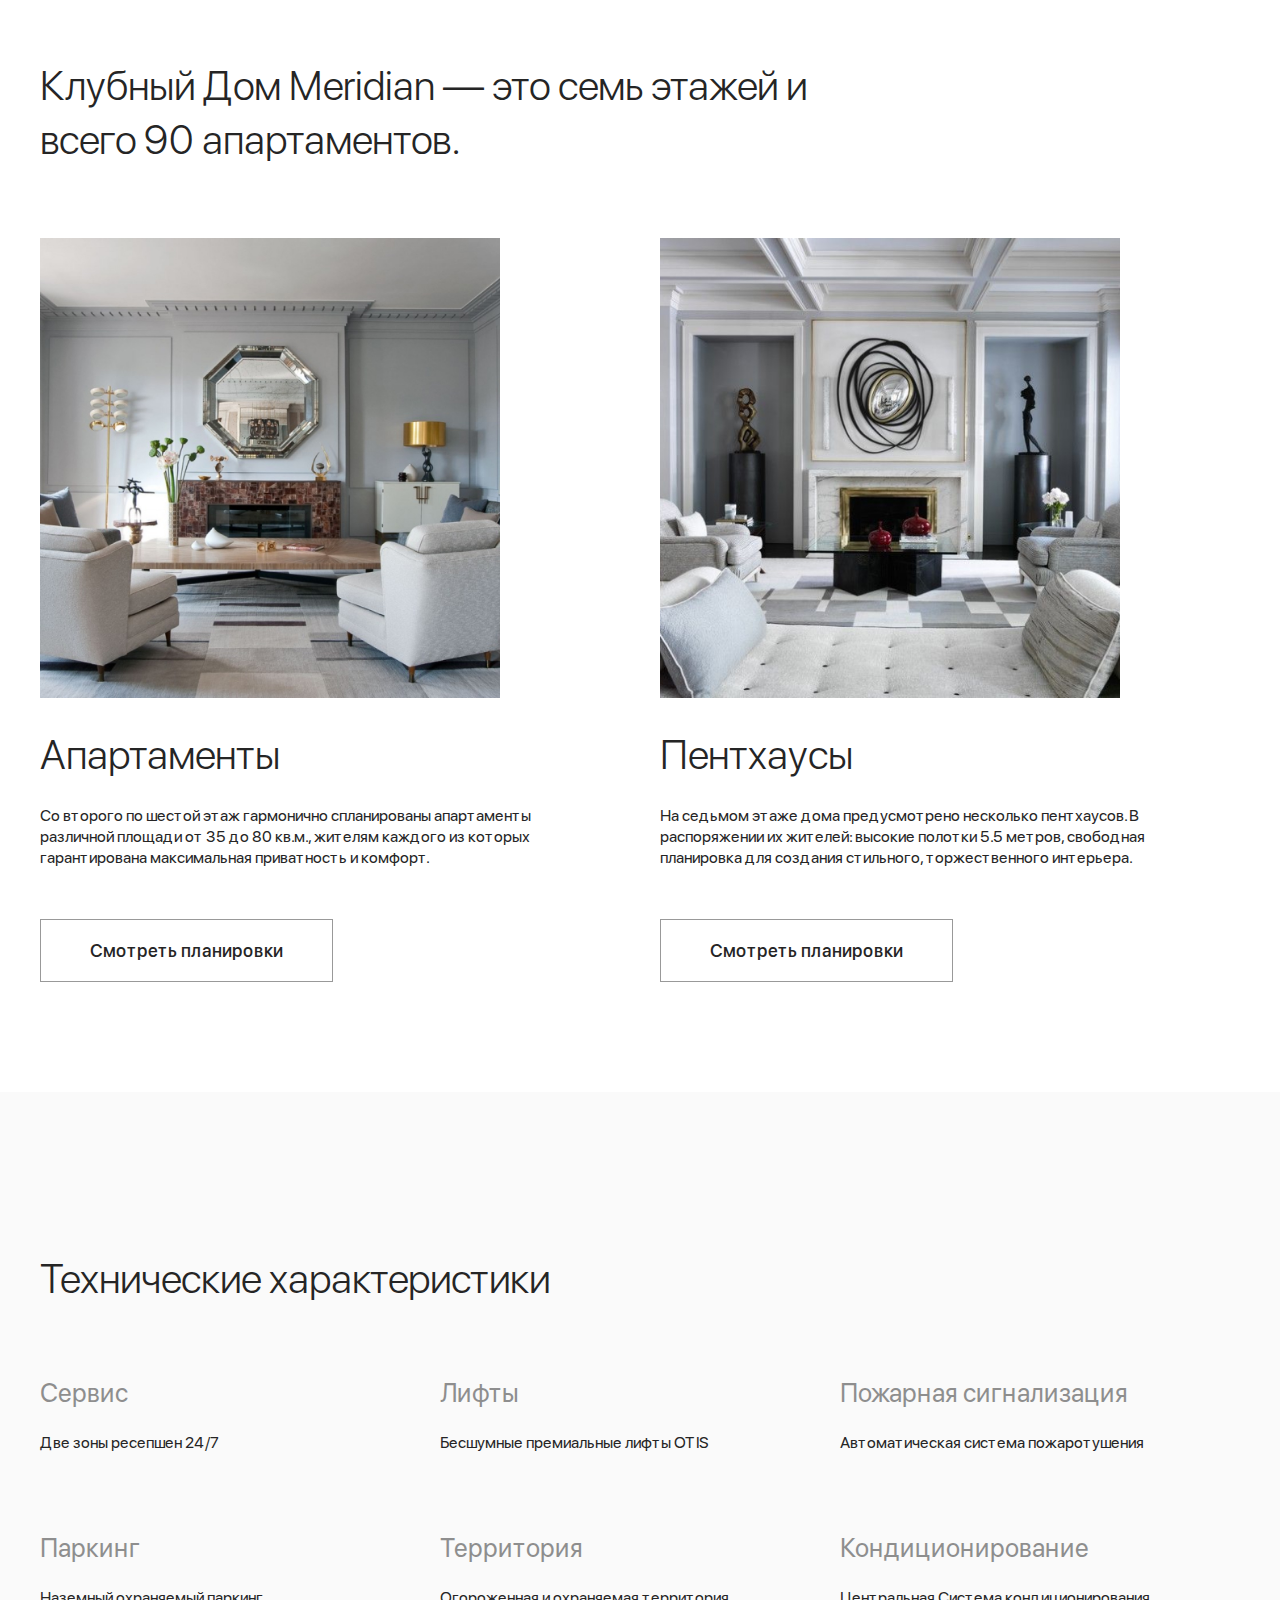
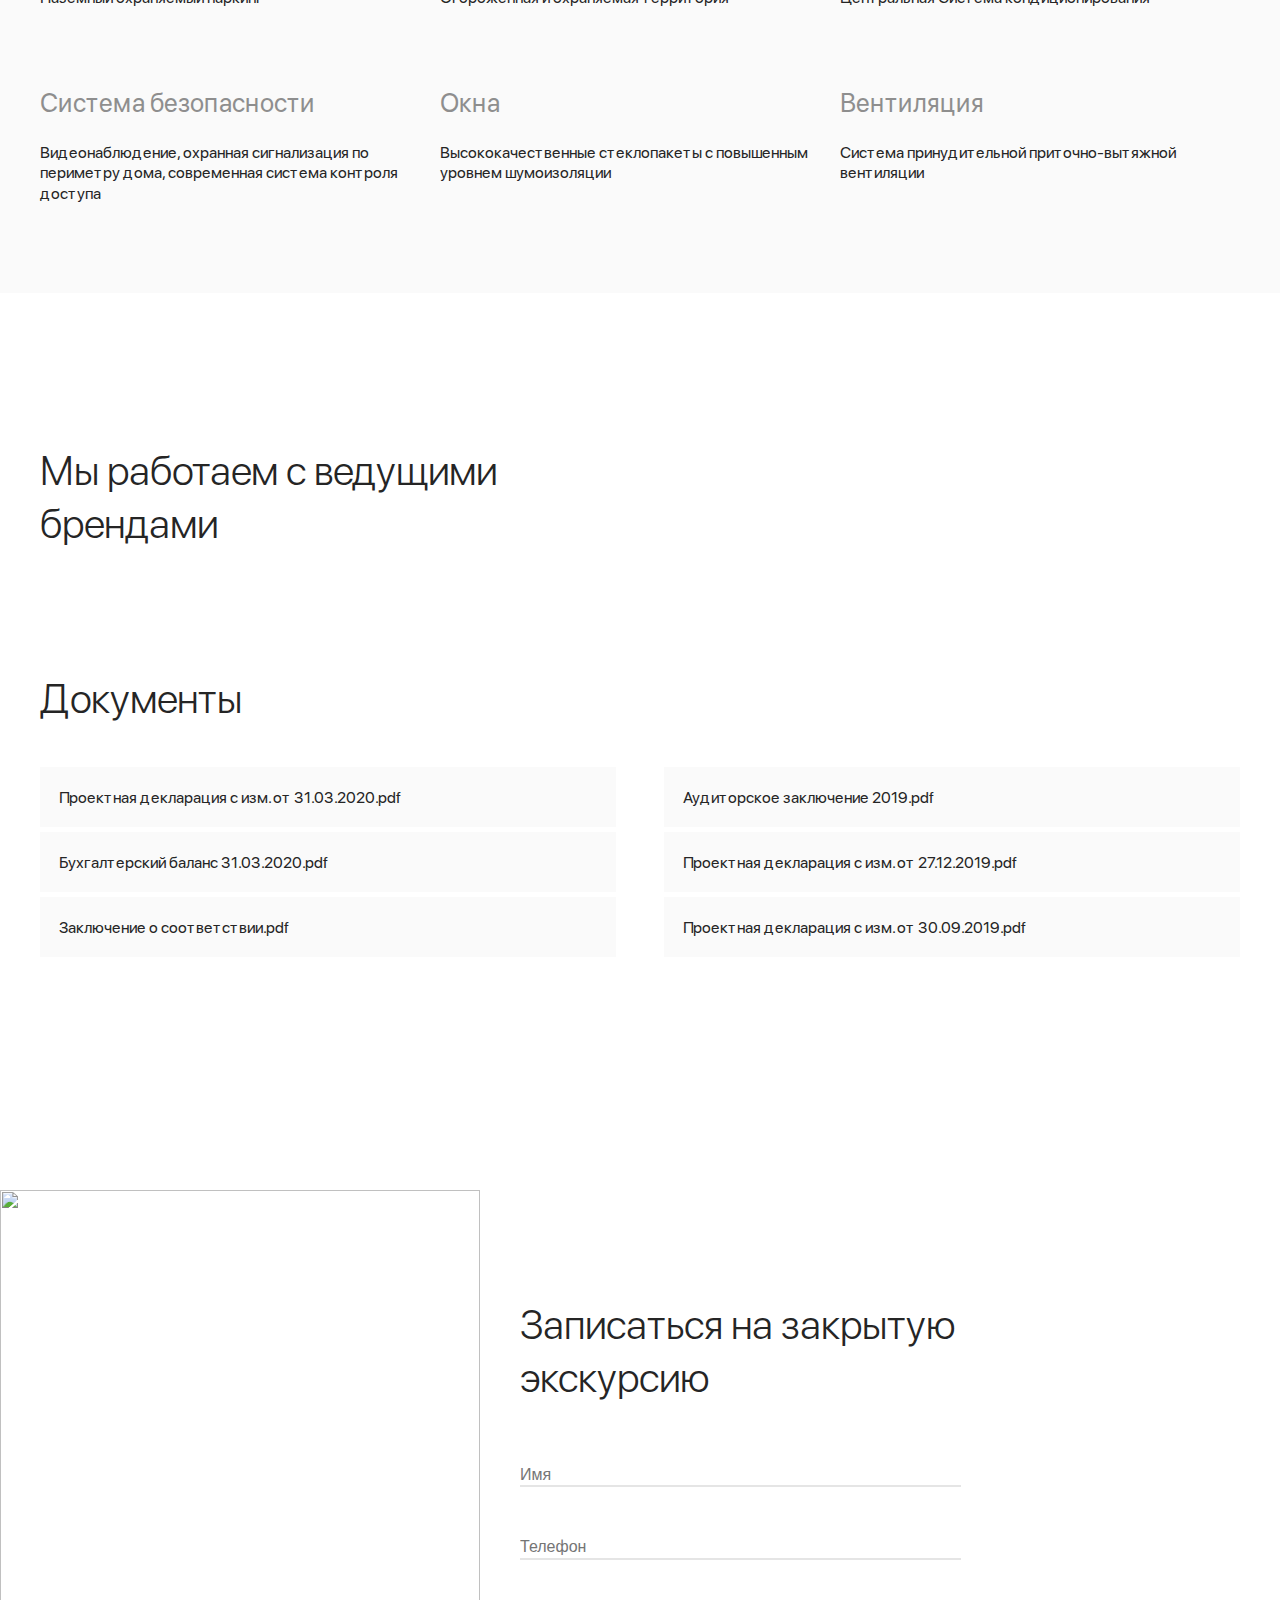
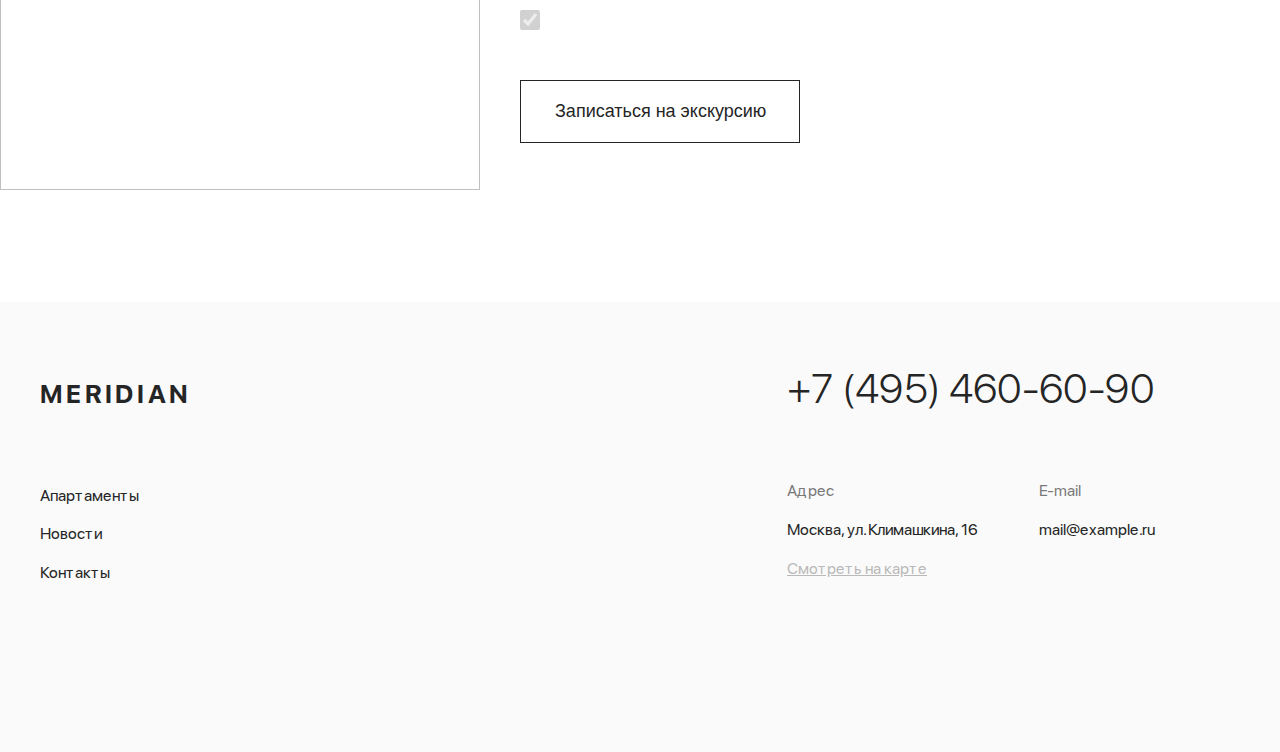
==== commit eb93c413: "попытка адаптации" ====
--- a/index.html
+++ b/index.html
@@ -5,6 +5,7 @@
     <meta charset="UTF-8">
     <meta name="viewport" content="width=device-width, initial-scale=1.0">
     <link rel="stylesheet" href="./css/main.css">
+    <link rel="stylesheet" href="./css/media.css">
     <title>Meridian</title>
 </head>
 
@@ -22,6 +23,20 @@
                     <div class="menu__open"><img src="./css/images/Vector.png" alt=""></div>
                 </div>
             </div>
+        </div>
+        <div class="container">
+            <menu class="wrapper__laptop">
+                <div class="menu__icon"><img src="./css/images/Vector.png" alt=""></div>
+                <nav class="menu__link__medium">
+                    <li><a class="text" href="">О проекте</a></li>
+                    <li><a class="text" href="">Расположение</a></li>
+                    <li><a class="text" href="">Предложения</a></li>
+                    <li><a class="text" href="">Контакты</a></li>
+                </nav>
+                <div class="menu__logo"><span>MRDN</span></div>
+                <div class="text">+7 (495) 460-60-90</div>
+                <a class="button" href="">Заказать звонок</a>
+            </menu>
         </div>
     </header>
     <section class="hero">
@@ -44,10 +59,12 @@
         </div>
         </div> -->
         <img class="img" src="./css/images/main-bg.png" alt="">
+        <img class="img__laptop" src="./css/images/main-bg1000.jpg" alt="">
         <div class="container">
             <div class="hero-menu__title">
                 <h1>MERIDIAN</h1>
                 <p class="text">Тихий дом в самом центре Москвы</p>
+                <a class="button" href="">Заказать звонок</a>  
             </div>
         </div>
     </section>
@@ -74,17 +91,17 @@
                         </div>
                         <div class="descr-info__item">
                             <h2>90</h2>
-                            <span class="text2">этажей</span>
+                            <span class="text2">апартаментов</span>
                         </div>
                     </div>
                     <div class="descr-info__wrap">
                         <div class="descr-info__item">
                             <h2>5</h2>
-                            <span class="text2">этажей</span>
+                            <span class="text2">потолки</span>
                         </div>
                         <div class="descr-info__item">
                             <h2>14</h2>
-                            <span class="text2">этажей</span>
+                            <span class="text2">минут до Кремля</span>
                         </div>
                     </div>
                 </div>
@@ -205,7 +222,7 @@
                     <div class="offers-wrap__img"><img src="./css/images/appart-2.jpg" alt=""></div>
                     <div class="offers-wrap__content">
                         <span class="text">стоимость по запросу</span>
-                        <h2>Апартаменты</h2>
+                        <h2>Пентхаусы</h2>
                         <p class="text">На седьмом этаже дома предусмотрено несколько пентхаусов. В распоряжении их
                             жителей: высокие полотки 5.5 метров, свободная планировка для создания стильного,
                             торжественного интерьера.</p>
--- a/css/main.css
+++ b/css/main.css
@@ -21,6 +21,12 @@
     height: 100%;
     object-fit: cover;
 }
+.img__laptop{
+    display: none;
+}
+.wrapper__laptop{
+    display: none
+}
 /* header */
 header{
     position: absolute;
@@ -74,6 +80,9 @@
     display: flex;
     align-items: center;
     height: 100vh;
+}
+.hero-menu__title a{
+    display: none;
 }
 /* descr */
 .descr{
@@ -403,6 +412,7 @@
 .contacts-links__email span:first-child{
     opacity: 0.6;
 }
+/*  */
 #slider {
     margin: 0 auto;
     max-width: 100%;
@@ -519,4 +529,4 @@
  #slide3:checked ~ #bullets label:nth-child(3),
  #slide4:checked ~ #bullets label:nth-child(4) {
     background: #444;
- }
+ }--- a/css/media.css
+++ b/css/media.css
@@ -0,0 +1,213 @@
+@media(max-width:1000px){
+    .container{
+        width: 1000px;
+        padding: 0 20px;
+        margin: 0 auto;
+    }
+    .menu__icon{
+        display: none;
+    }
+    .menu-wrapper{
+        display: none;
+    }
+    .wrapper__laptop{
+        margin-top: 18px;
+        display: flex;
+        justify-content: center;
+        align-items: center;
+    }
+    .wrapper__laptop .text{
+        color: #ffffff;
+    }
+    .wrapper__laptop .button{
+        margin-left: 18px;
+        color: #ffffff;
+        padding: 18px 30px;
+        border: 1px solid #FFFFFF;
+    }
+    .menu__logo{
+        margin: 0 71px;
+    }
+    .menu__link__medium{
+        display: flex;
+        justify-content: space-around;
+    }
+    .menu__link__medium li{
+        margin-right: 7px;
+    }
+    .menu__link__medium li:last-child{
+        margin-right: 0;
+    }
+    .menu__link__medium li a{
+        color: #ffffff;
+        text-decoration: none;
+    }
+    .img{
+        display: none;
+    }
+    .img__laptop{
+        display: unset;
+        position: absolute;
+        z-index: -1;
+        width: 100%;
+        height: 100%;
+        object-fit: cover;
+    }
+}
+/* descr */
+.descr{
+    margin-top: 170px;
+}
+.descr-content{
+    width: 48%;
+}
+.descr-info{
+    margin-left: 41px;
+}
+.descr-info__item{
+    margin-right: 77px;
+    text-align: left;
+}
+.descr-info__item h2{
+    font-style: normal;
+    font-weight: 200;
+    font-size: 66px;
+    line-height: 79px;  
+}
+/* location */
+.location-info{
+    display: inline-block;
+    margin-right: 142px;
+}
+.location-info__descr{
+    width: 45%;
+    margin-right: 25px;
+}
+.location-img{
+    margin-top: 40px;
+}
+/* architect */
+.architect-img{
+    display: inline-block;
+    margin-right: 40px;
+}
+.architect-img img{
+    width: 460px
+}
+.architect-info{
+    width: 435px;
+    text-align: left;
+}
+.advantages-list{
+    width: 511px;
+    transform: none;
+}
+.advantages-list__wrap{
+    width: 511px;
+}
+.advantages-img{
+    margin-left: 109px;
+}
+.advantages-img img{
+    width: 360px;
+}
+/* offers */
+.offers-wrap__card {
+    margin-right: 40px;
+}
+.offers-wrap__img img{
+    width: 460px;
+}
+.offers-wrap__content p{
+    width: 93%;
+}
+.offers-wrap__content span{
+    display: none;
+}
+/* feature */
+.feature-wrap__card{
+    width: 33%;
+    margin-right: 15px;
+    text-align: left;
+}
+/* sponsors */
+.sponsors{
+    justify-content: flex-start;
+
+}
+.sponsors h2 {
+    width: 40%;
+    margin-right: 87px;
+}
+/* documents */
+.documents__img {
+    margin-left: 0;
+}
+/* form */
+.form__img img{
+    width: 480px;
+    height: 600px;
+}
+.form-item{
+    width: 441px;
+    margin-left: 40px;
+}
+/* footer */
+.contacts-wrap{
+    padding-bottom: 150px;
+}
+.contacts-links{
+    margin-right: 85px;
+}
+@media(max-width:640px){
+    .container{
+        width: 640px;
+        padding: 0 20px;
+    }
+    .menu__icon{
+        display: inline-block;
+    }
+    .wrapper__laptop{
+        justify-content: space-between;
+    }
+    .wrapper__laptop a{
+        display: none;
+    }
+    .menu__link__medium{
+        display: none;
+    }
+    .menu__logo{
+        transform: translateX(60px);
+    }
+    .hero-menu__title{
+        display: flex;
+        flex-direction: column;
+        align-items: center;
+    }
+    .hero-menu__title h1{
+        margin-bottom: 10px;
+        font-weight: 300;
+        font-size: 41px;
+        line-height: 100%;
+        text-align: center;
+        letter-spacing: 0.2em;
+        text-transform: uppercase;
+    }
+    .hero-menu__title p{
+        font-weight: normal;
+        font-size: 14px;
+        line-height: 130%;
+        text-align: center;
+        margin-bottom: 30px;
+    }
+    .hero-menu__title a{
+        padding: 14px 32px;
+        background-color: #ffffff;
+        display: inline-block;
+        font-weight: 500;
+        font-size: 14px;
+        line-height: 17px;
+        color: #252525;
+
+    }
+}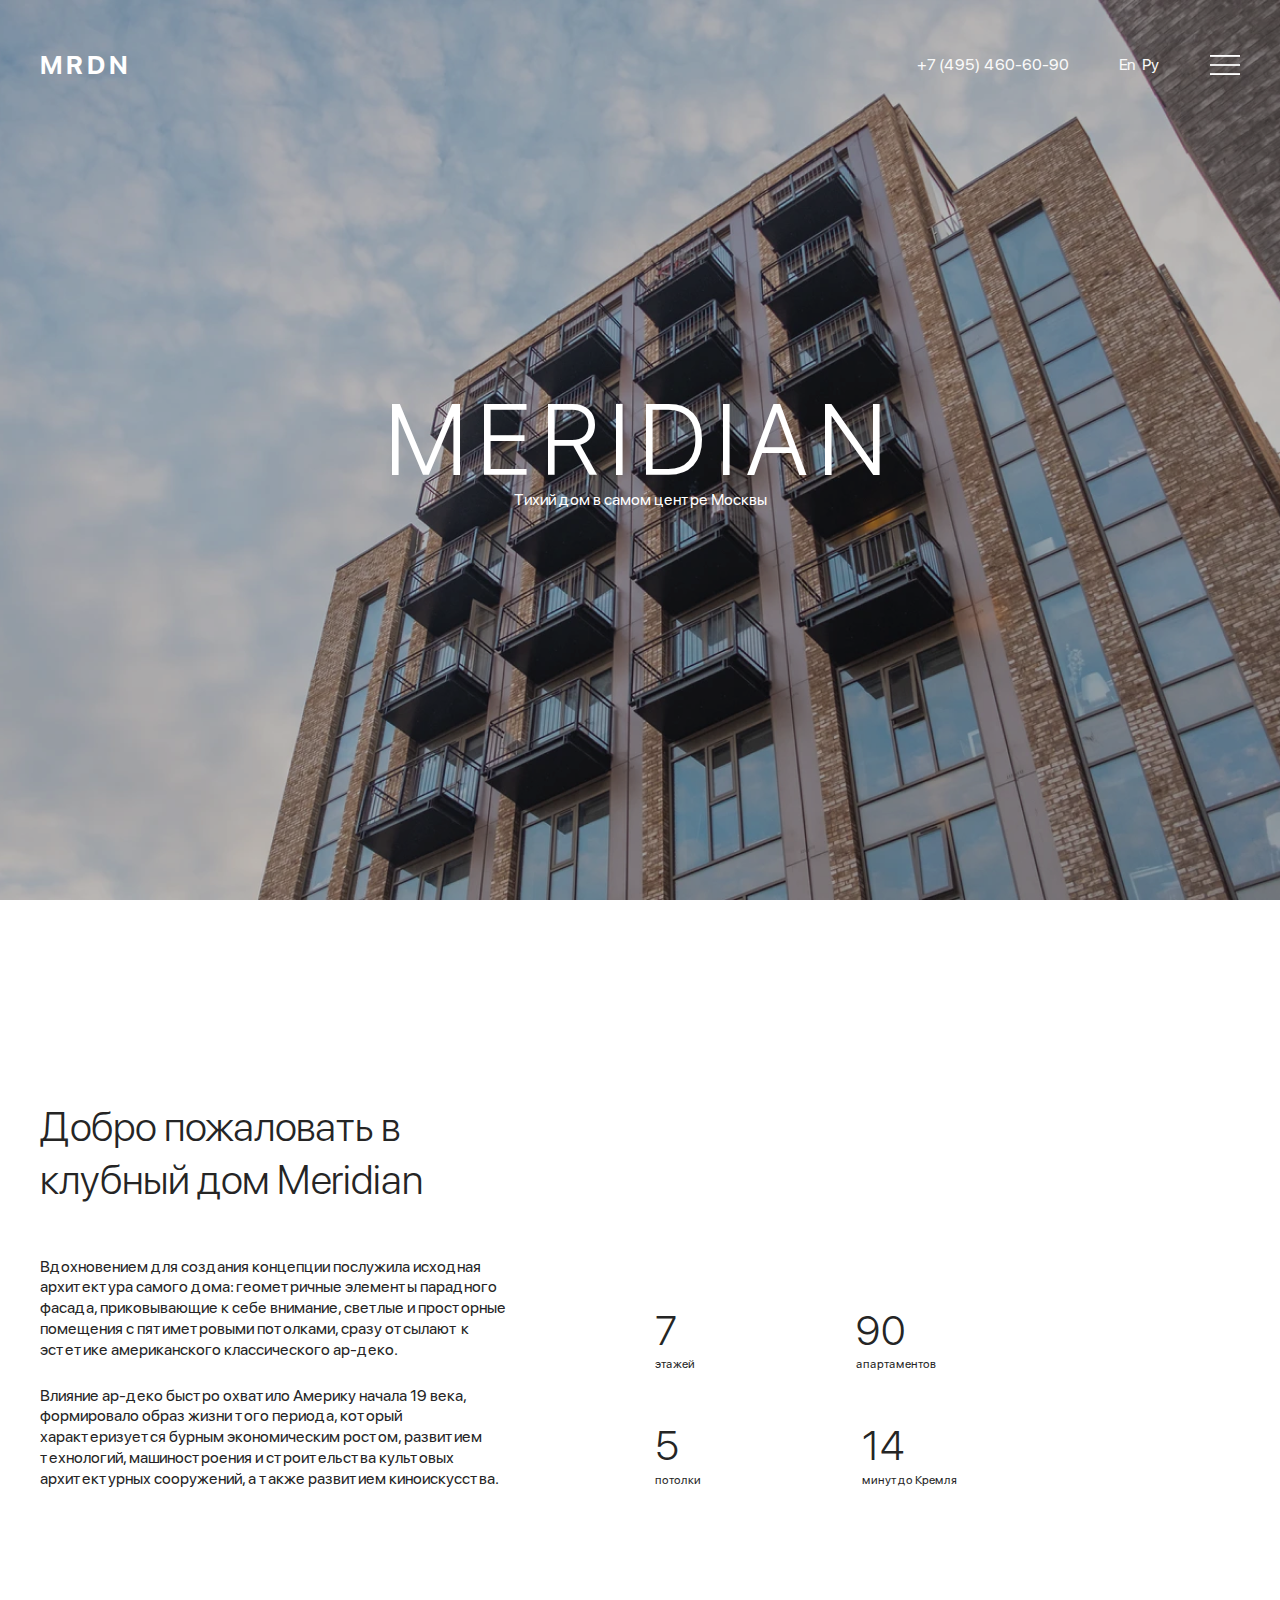
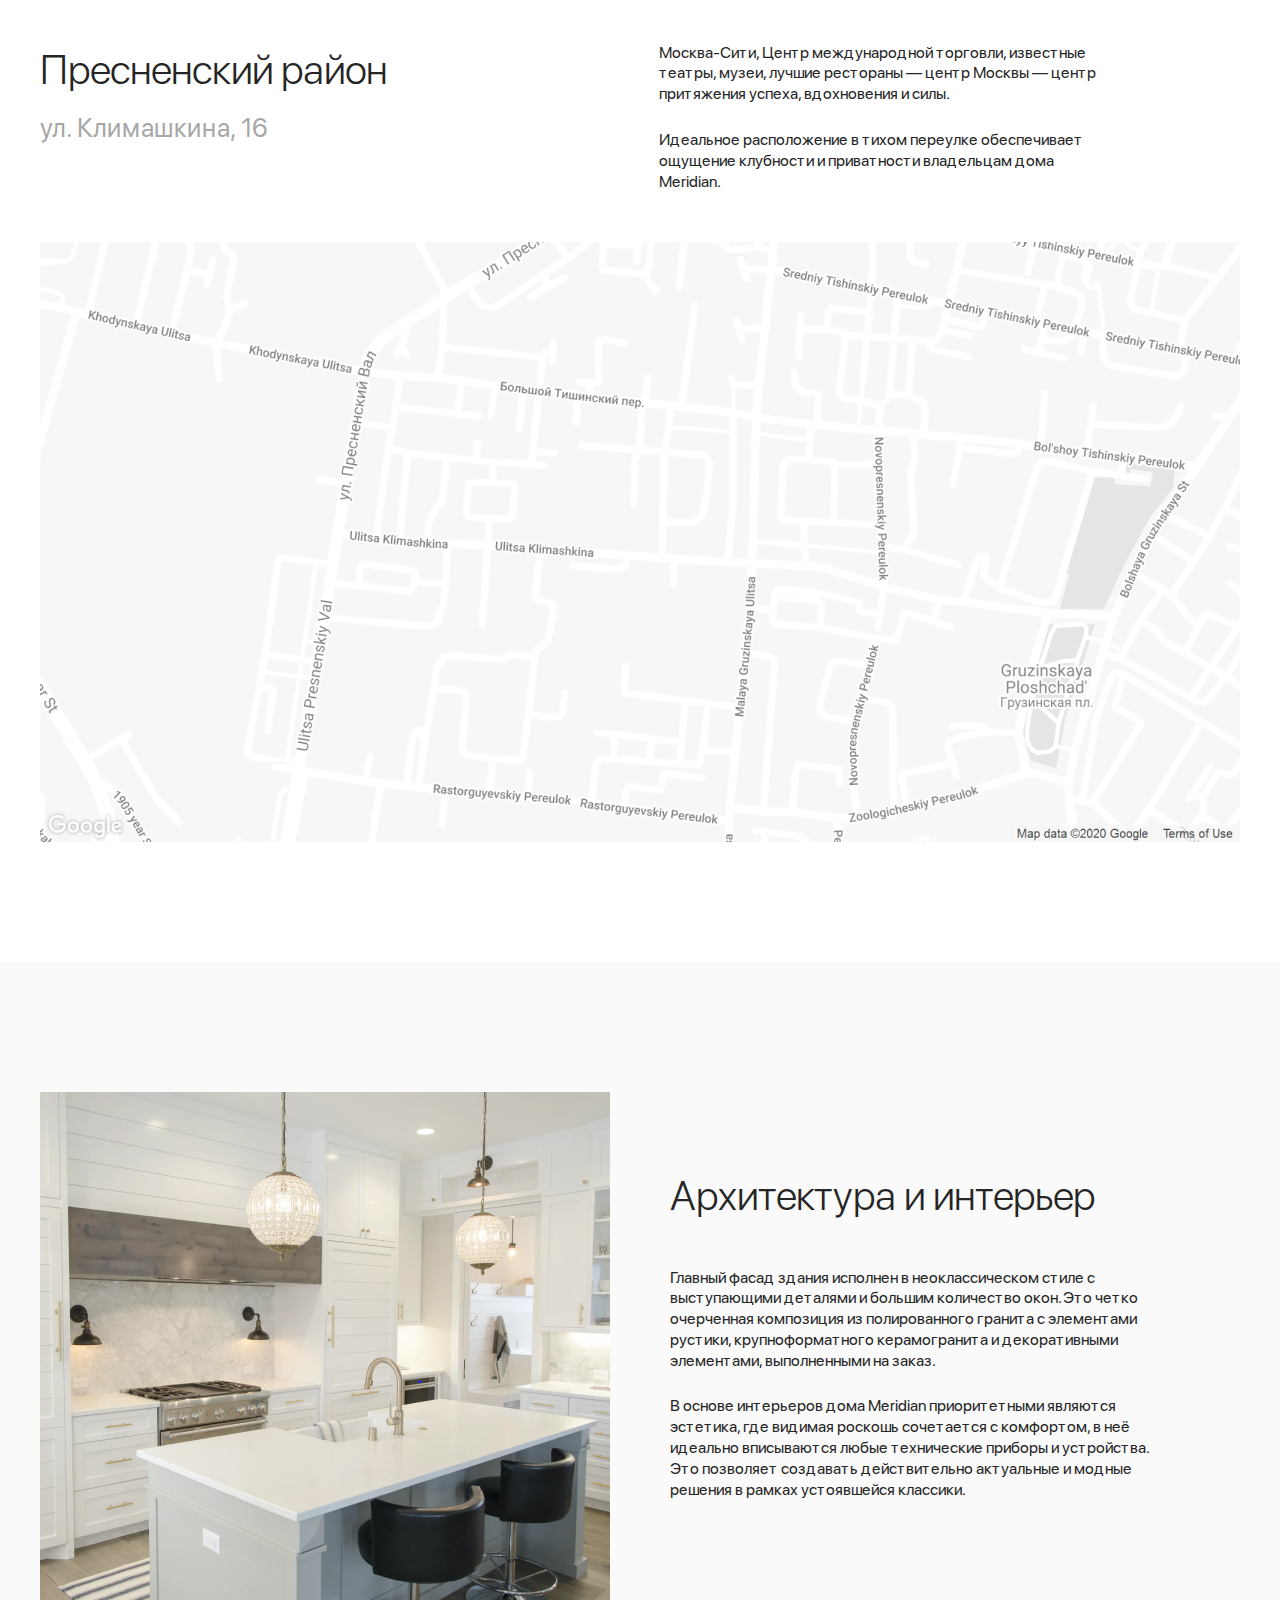
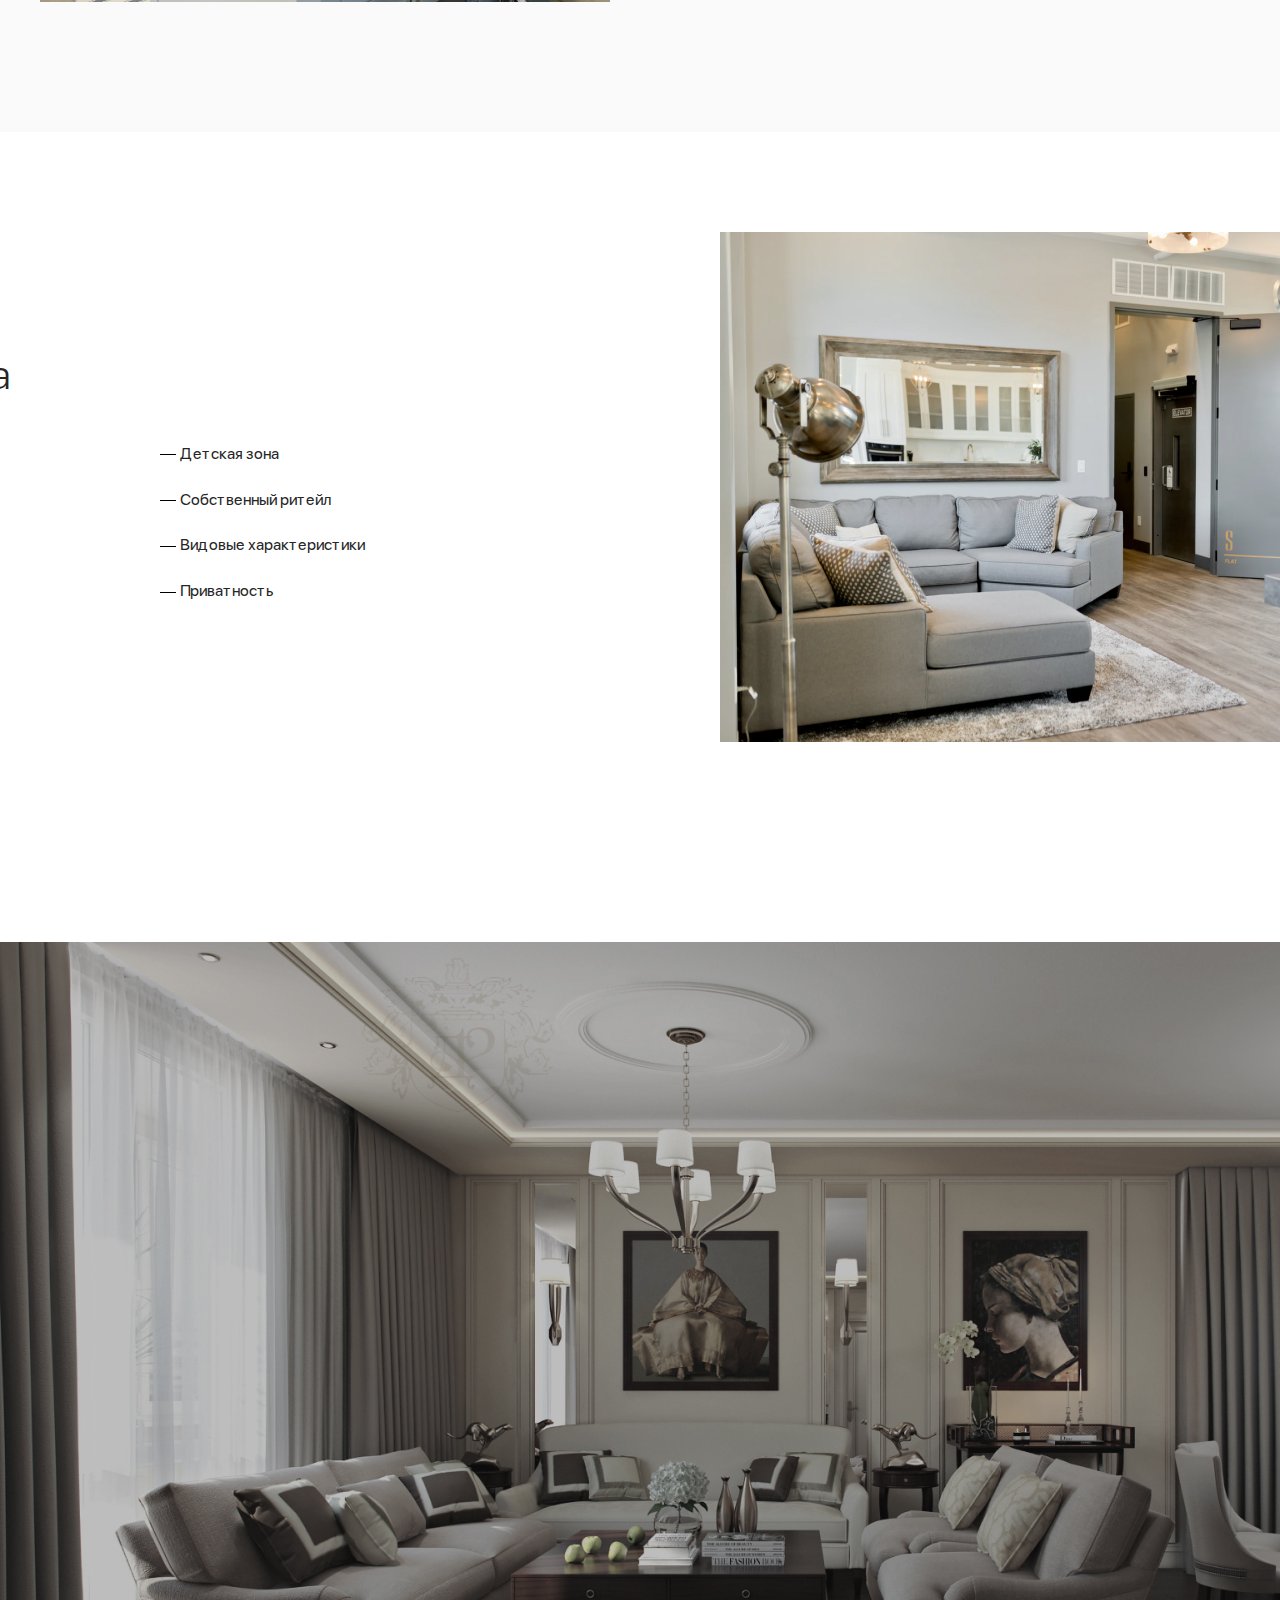
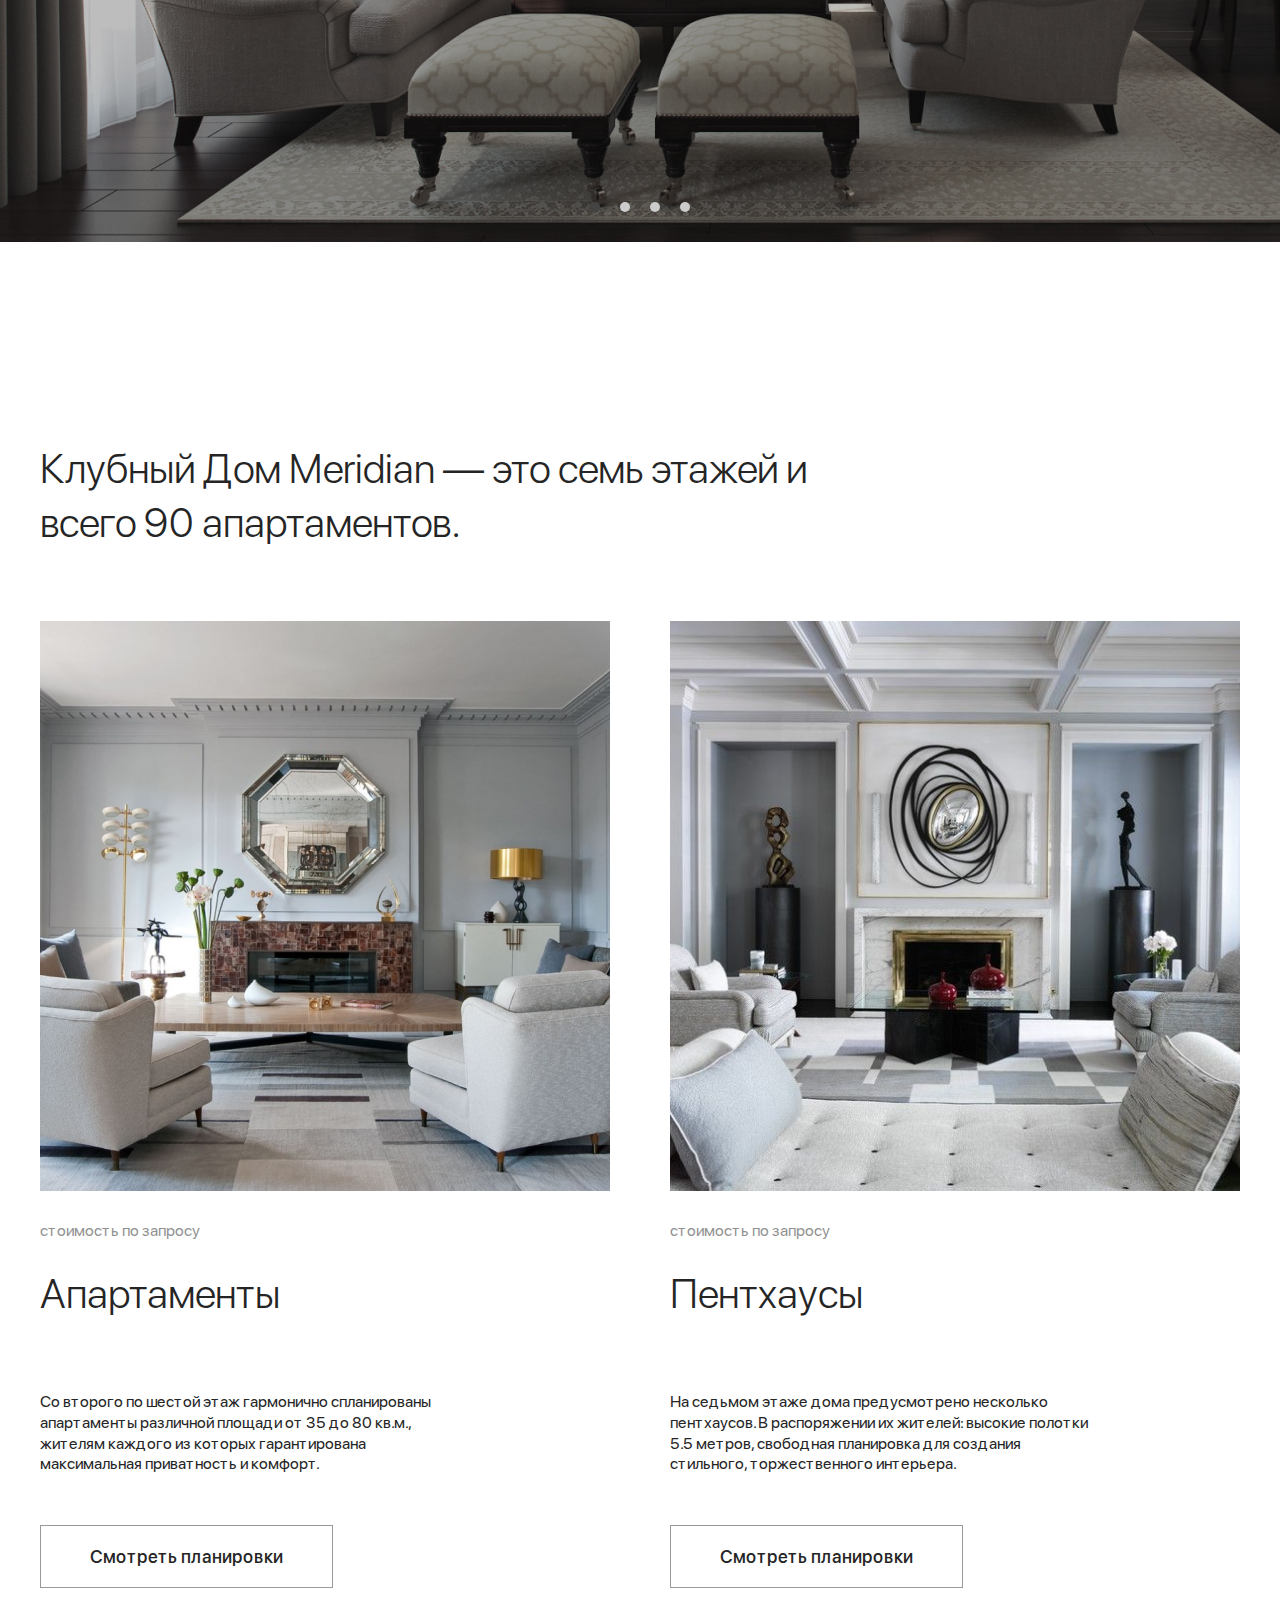
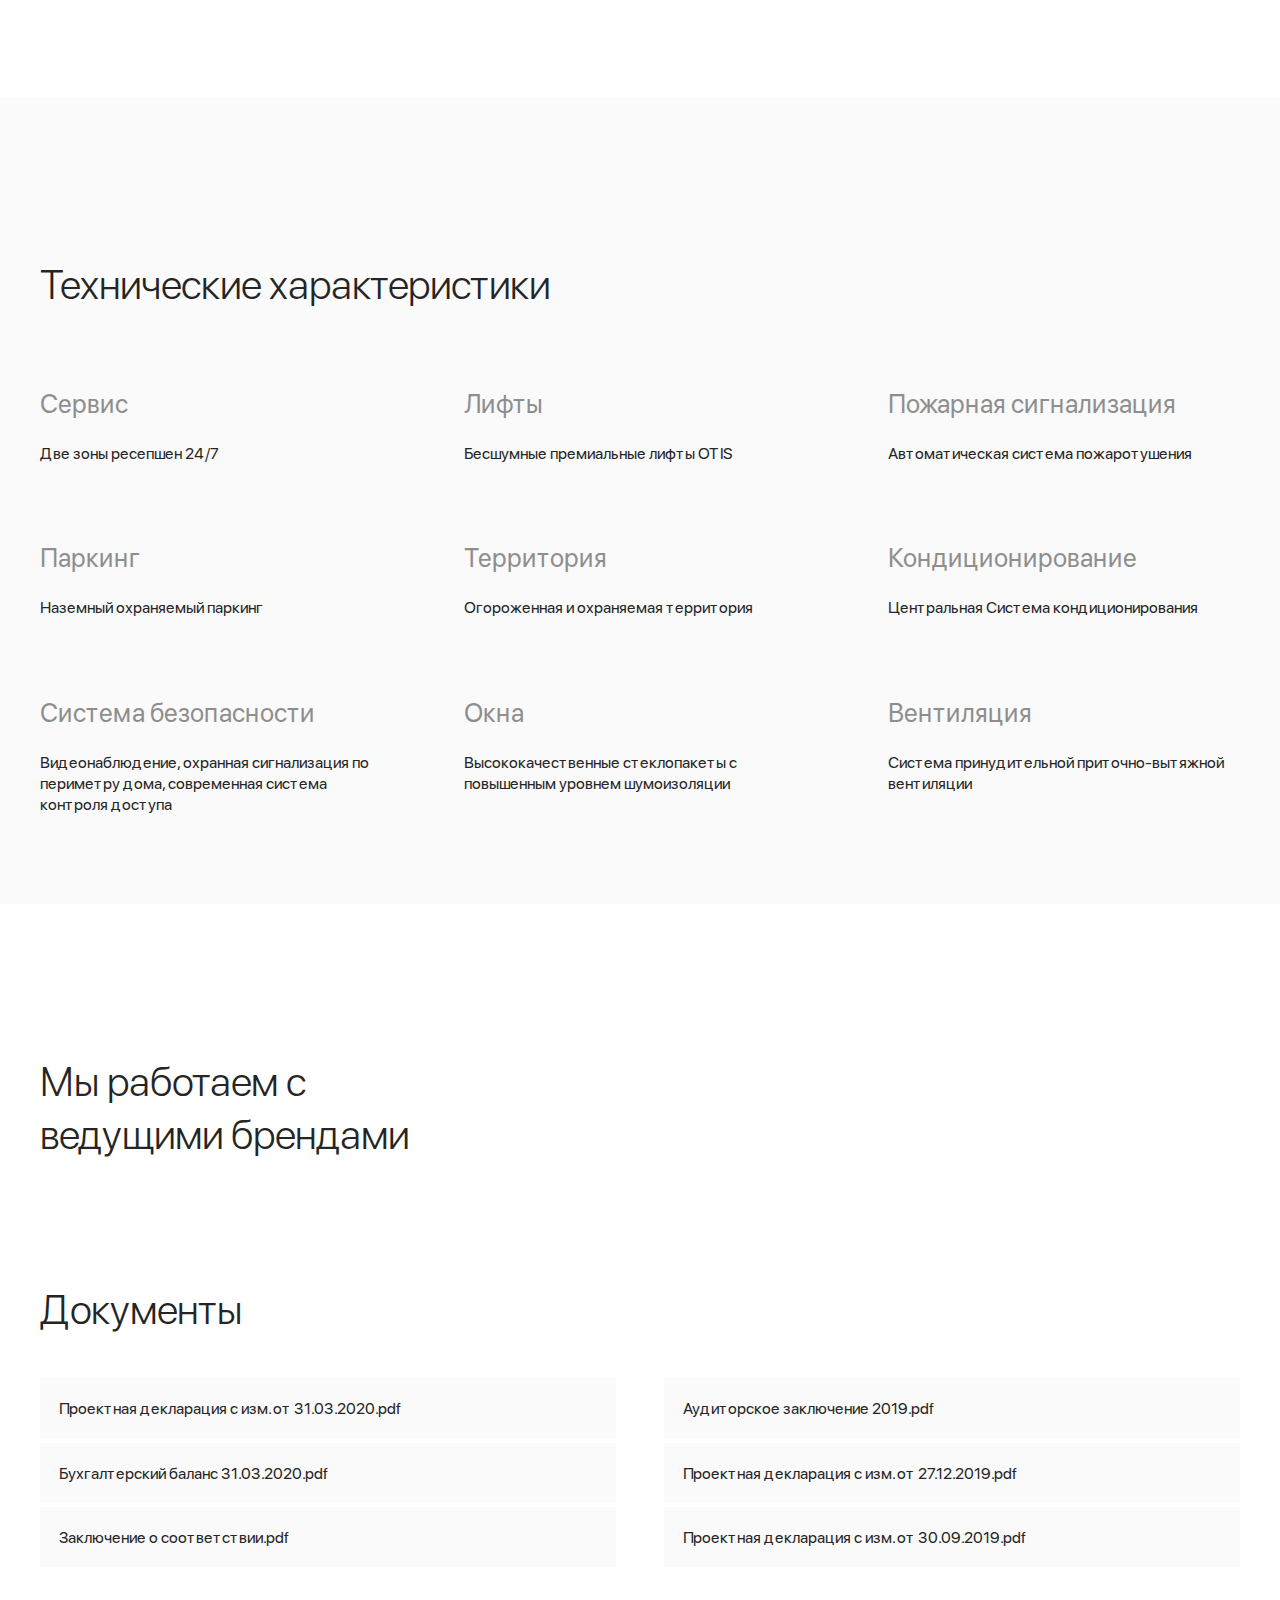
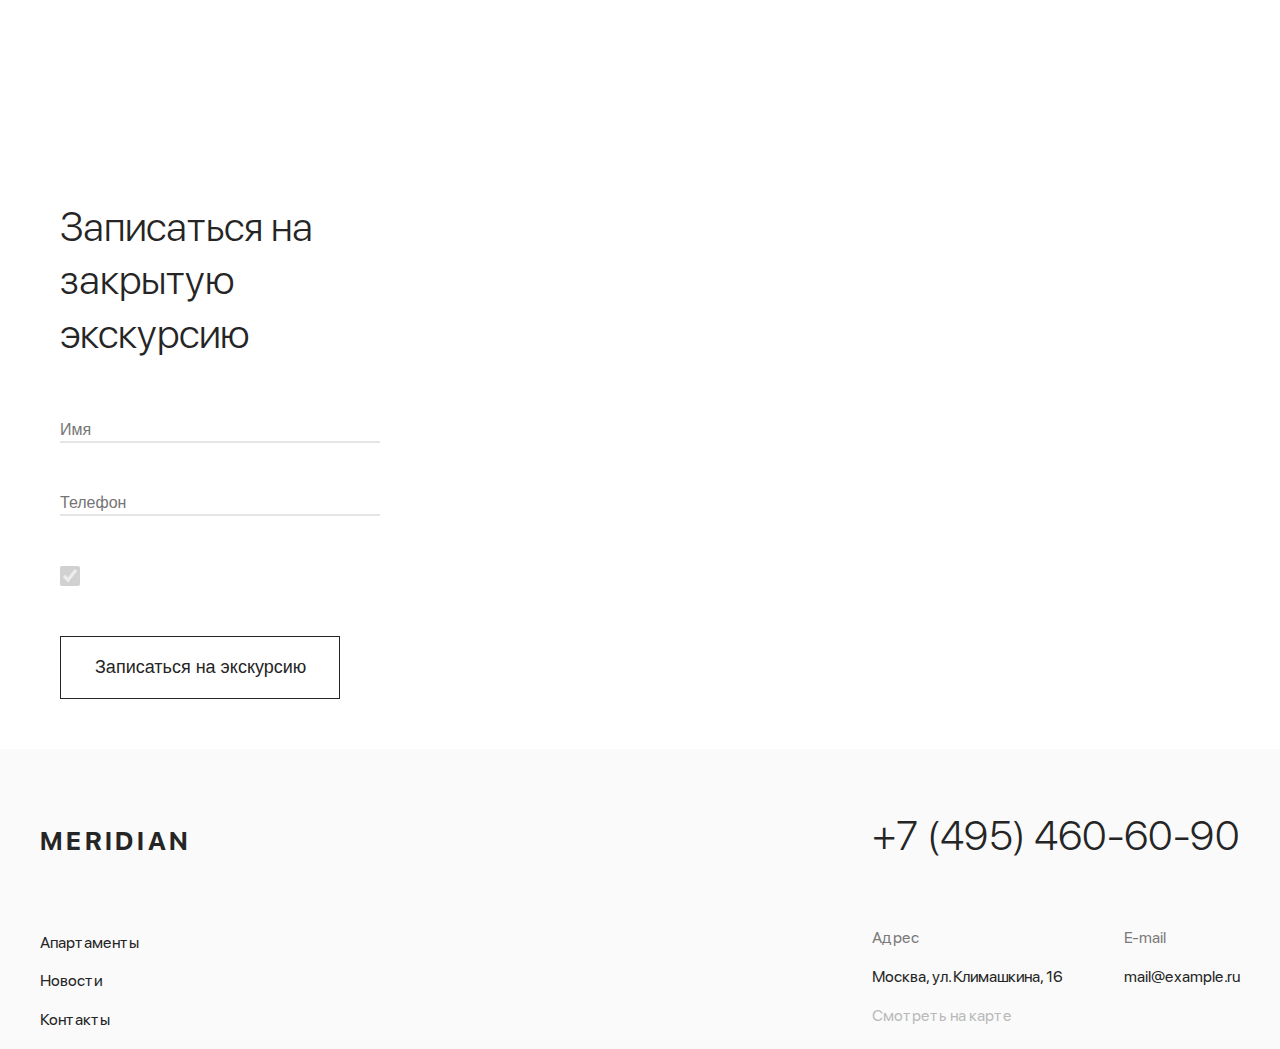
==== commit 1f694a12: "косячные медизапросы, с косячными классами" ====
--- a/index.html
+++ b/index.html
@@ -203,9 +203,9 @@
             </div>
          </div>
     </section>
-    <section>
-        <div class="container">
-            <h2>Клубный Дом Meridian — это семь этажей и всего 90 апартаментов.</h2>
+    <section class="offers">
+        <div class="container">
+            <h2 сlass="offers-title">Клубный Дом Meridian — это семь этажей и всего 90 апартаментов.</h2>
             <div class="offers-wrap">
                 <div class="offers-wrap__card">
                     <div class="offers-wrap__img"><img src="./css/images/appart.jpg" alt=""></div>
@@ -236,7 +236,6 @@
         <div class="container">
             <h2 class="feature-title">Технические характеристики</h2>
             <div class="feature-wrap">
-                <div class="feature-wrap__item">
                     <div class="feature-wrap__card">
                         <h3>Сервис</h3>
                         <span class="text">Две зоны ресепшен 24/7</span>
@@ -249,8 +248,6 @@
                         <h3>Пожарная сигнализация</h3>
                         <span class="text">Автоматическая система пожаротушения</span>
                     </div>
-                </div>
-                <div class="feature-wrap__item">
                     <div class="feature-wrap__card">
                         <h3>Паркинг</h3>
                         <span class="text">Наземный охраняемый паркинг</span>
@@ -263,8 +260,6 @@
                         <h3>Кондиционирование</h3>
                         <span class="text">Центральная Система кондиционирования</span>
                     </div>
-                </div>
-                <div class="feature-wrap__item">
                     <div class="feature-wrap__card">
                         <h3>Система безопасности</h3>
                         <span class="text">Видеонаблюдение, охранная сигнализация по периметру дома, современная система
@@ -278,7 +273,6 @@
                         <h3>Вентиляция</h3>
                         <span class="text">Система принудительной приточно-вытяжной вентиляции</span>
                     </div>
-                </div>
             </div>
         </div>
     </section>
@@ -308,17 +302,17 @@
             <div class="documents">
                 <h2>Документы</h2>
                 <div class="documents__wrap">
-                        <div class="text">Проектная декларация с изм. от 31.03.2020.pdf<a href="#"
-                                class="documents__img"></a></div>
-                        <div class="text">Аудиторское заключение 2019.pdf<a href="#"
-                                class="documents__img"></a></div>
-                        <div class="text">Бухгалтерский баланс 31.03.2020.pdf<a href="#"
-                                class="documents__img"></a></div>
-                        <div class="text">Проектная декларация с изм. от 27.12.2019.pdf<a href="#"
-                                class="documents__img"></a></div>
-                        <div class="text">Заключение о соответствии.pdf<a href="#"
-                                class="documents__img"></a></div>
-                        <div class="text">Проектная декларация с изм. от 30.09.2019.pdf<a href="#"
+                        <div><span class="text">Проектная декларация с изм. от 31.03.2020.pdf</span> <a href="#"
+                                class="documents__img"></a></div>
+                        <div ><span class="text"> Аудиторское заключение 2019.pdf</span><a href="#"
+                                class="documents__img"></a></div>
+                        <div ><span class="text"> Бухгалтерский баланс 31.03.2020.pdf</span><a href="#"
+                                class="documents__img"></a></div>
+                        <div ><span class="text"> Проектная декларация с изм. от 27.12.2019.pdf</span><a href="#"
+                                class="documents__img"></a></div>
+                        <div ><span class="text"> Заключение о соответствии.pdf</span><a href="#"
+                                class="documents__img"></a></div>
+                        <div ><span class="text"> Проектная декларация с изм. от 30.09.2019.pdf</span><a href="#"
                                 class="documents__img"></a></div>
                 </div>
             </div>
@@ -343,13 +337,13 @@
                 <div class="contacts-item">
                     <span class="contacts-item__logo">MERIDIAN</span>
                     <ul>
-                        <li class="text">Апартаменты</li>
-                        <li class="text">Новости</li>
-                        <li class="text">Контакты</li>
+                        <li class="text"><a href="">Апартаменты</a></li>
+                        <li class="text"><a href="">Новости</a></li>
+                        <li class="text"><a href="">Контакты</a></li>
                     </ul>
                 </div>
                 <div class="contacts-links">
-                    <h2>+7 (495) 460-60-90</h2>
+                    <h2><a href="#">+7 (495) 460-60-90</a></h2>
                     <div class="contacts-links__wrap">
                         <div class="contacts-links__adres">
                             <span class="text">Адрес</span>
@@ -358,7 +352,7 @@
                         </div>
                         <div class="contacts-links__email">
                             <span class="text">E-mail</span>
-                            <span class="text">mail@example.ru</span>
+                            <span class="text"><a href="">mail@example.ru</a> </span>
                         </div>
                     </div>
                 </div>
--- a/css/main.css
+++ b/css/main.css
@@ -69,12 +69,25 @@
     text-decoration: none;
     color: #FAFAFA;
 }
+.menu__link li a:first-child{
+    background-image: linear-gradient(currentColor, currentColor);
+    background-position: 0% 100%;
+    background-repeat: no-repeat;
+    background-size: 0% 1px;
+    transition: background-size .3s;
+}
+.menu__link li a:first-child:hover{
+    background-size: 100% 1px;
+}
 .menu__burger{
     margin-left: 51px;
     background-image: url(./images/Vector.png);
     width: 30px;
     height: 20px;
 }
+.menu__open{
+    margin-left: 51px;
+}
 /* hero */
 .hero{
     display: flex;
@@ -113,7 +126,7 @@
 .descr-info__item{
     margin-right: 161px;
     margin-bottom: 48px;
-    text-align: center;
+    text-align: left;
 }
 /* location */
 .location-wrap{
@@ -203,7 +216,7 @@
     object-fit: cover;
 } */
 /* offers */
-.container > h2{
+.offers .container h2{
     width: 64%;
     margin-top: 230px;
     margin-bottom: 72px;
@@ -226,8 +239,8 @@
     margin: 30px 0 9px 0;
     opacity: 0.5;
 }
-.offers-wrap__content h2{
-    margin-bottom: 25px;
+.offers-wrap__card .offers-wrap__content h2{
+    margin-top: 25px;
 }
 .offers-wrap__content p{
     width: 75%;
@@ -240,18 +253,21 @@
     padding: 20px 49px;
     border: 1px solid rgba(0, 0, 0, 0.4);
 }
-/* feature */
+.offers-wrap__content a:hover{
+  border: 1px solid #252525;  
+}
+    /* feature */
 .feature{
     background: #FAFAFA;
 }
-.feature-title{
-    padding-top: 160px!important;
-    margin-top: 0!important;
+.feature .feature-title{
+    padding-top: 160px;
+    margin-top: 0;
+    margin-bottom: 76px;
 }
 .feature-wrap{
     display: flex;
-    justify-content: space-between;
-    flex-direction: column;
+    flex-wrap: wrap;
     padding-bottom: 10px;
 }
 .feature-wrap__item{
@@ -266,6 +282,9 @@
     width: 29%;
     margin-bottom: 78px;
     margin-right: 76px;
+}
+.feature-wrap__card:nth-child(3n){
+    margin-right: 0;
 }
 /* sponsors */
 .sponsors{
@@ -317,6 +336,9 @@
     background-image: url(../css/images/strelka.png);
     opacity: 0.4;
 }
+.documents__img:hover{
+    opacity: 1;
+}
 /* form */
 .form{
     display: flex;
@@ -352,6 +374,7 @@
     padding: 20px 34px;
     border: 1px solid #252525;
     background-color: #ffffff;
+    cursor: pointer;
 }
 /* footer */
 footer{
@@ -371,6 +394,18 @@
     margin-bottom: 18px;
     list-style-type: none;
 }
+.contacts-item ul li a{
+    font-weight: normal;
+    line-height: 130%;
+    font-size: 16px;
+    color: #252525;
+    text-decoration: none;
+}
+.contacts-item ul li a:hover{
+    padding-bottom: 1px;
+    border-bottom: 1.2px solid #252525;
+    text-transform: capitalize;
+}
 .contacts-wrap{
     padding-top: 60px;
     display: flex;
@@ -380,10 +415,21 @@
 .contacts-links h2{
     margin-bottom: 66px;
 }
+.contacts-links h2 a{
+    font-weight: 300;
+    font-size: 41px;
+    line-height: 130%;
+    text-decoration: none;
+    color: #252525;
+}
+.contacts-links h2 a:hover{
+    transition: 0.4s;
+    color: #252525;
+    opacity: 0.7;
+}
 .contacts-links__wrap{
     display: flex;  
     justify-content: space-between;
-    border-bottom: #252525;
 }
 .contacts-links__adres{
     display: flex;
@@ -396,11 +442,20 @@
     opacity: 0.6;
 }
 .contacts-links__adres a{
+    width: fit-content;
     font-weight: normal;
     font-size: 16px;
     line-height: 131%;
     color: #252525;
-    opacity: 0.3
+    opacity: 0.3;
+    text-decoration: none;
+}
+.contacts-links__adres a:hover{
+    color: #252525;
+    opacity: 1;
+    padding-bottom: 1px;
+    border-bottom: 1.2px solid #252525;
+    text-transform: unset;
 }
 .contacts-links__email{
     display: flex;
@@ -411,6 +466,17 @@
 }
 .contacts-links__email span:first-child{
     opacity: 0.6;
+}
+.contacts-links__email span a{
+    font-weight: normal;
+    font-size: 16px;
+    line-height: 130%;
+    color: #252525;
+    text-decoration: none;
+}
+.contacts-links__email span a:hover{
+    color: #252525;
+    opacity: 0.7;
 }
 /*  */
 #slider {
--- a/css/media.css
+++ b/css/media.css
@@ -1,4 +1,4 @@
-@media(max-width:1000px){
+@media screen and (max-width:1200px){
     .container{
         width: 1000px;
         padding: 0 20px;
@@ -23,7 +23,11 @@
         margin-left: 18px;
         color: #ffffff;
         padding: 18px 30px;
-        border: 1px solid #FFFFFF;
+        border: 1px solid rgba(255, 255, 255, .4);
+    }
+    .wrapper__laptop .button:hover{
+        color: #252525;
+        background-color: #ffffff;
     }
     .menu__logo{
         margin: 0 71px;
@@ -53,113 +57,117 @@
         height: 100%;
         object-fit: cover;
     }
+        /* descr */
+    .descr{
+        margin-top: 170px;
+    }
+    .descr-content{
+        width: 48%;
+    }
+    .descr-info{
+        margin-left: 41px;
+    }
+    .descr-info__item{
+        margin-right: 77px;
+        text-align: left;
+    }
+    .descr-info__item h2{
+        font-style: normal;
+        font-weight: 200;
+        font-size: 66px;
+        line-height: 79px;  
+    }
+    /* location */
+    .location-info{
+        display: inline-block;
+        margin-right: 142px;
+    }
+    .location-info__descr{
+        width: 45%;
+        margin-right: 25px;
+    }
+    .location-img{
+        margin-top: 40px;
+    }
+    /* architect */
+    .architect-img{
+        display: inline-block;
+        margin-right: 40px;
+    }
+    .architect-img img{
+        width: 460px
+    }
+    .architect-info{
+        width: 435px;
+        text-align: left;
+    }
+    .advantages-list{
+        width: 511px;
+        transform: none;
+    }
+    .advantages-list__wrap{
+        width: 511px;
+    }
+    .advantages-img{
+        margin-left: 109px;
+    }
+    .advantages-img img{
+        width: 360px;
+    }
+    /* offers */
+    .offers-wrap__card {
+        margin-right: 40px;
+    }
+    .offers-wrap__img img{
+        width: 460px;
+    }
+    .offers-wrap__content p{
+        width: 93%;
+    }
+    .offers-wrap__content span{
+        display: none;
+    }
+    /* feature */
+    .feature-wrap{
+        flex-direction: row;
+    }
+    .feature-wrap__card{
+        width: 33%;
+        margin-right: 0;
+        text-align: left;
+    }
+    /* sponsors */
+    .sponsors{
+        justify-content: flex-start;
+
+    }
+    .sponsors h2 {
+        width: 40%;
+        margin-right: 87px;
+    }
+    /* documents */
+    .documents__img {
+        margin-left: 0;
+    }
+    /* form */
+    .form__img img{
+        width: 480px;
+        height: 600px;
+    }
+    .form-item{
+        width: 441px;
+        margin-left: 40px;
+    }
+    /* footer */
+    .contacts-wrap{
+        padding-bottom: 150px;
+    }
+    .contacts-links{
+        margin-right: 85px;
+    }
 }
-/* descr */
-.descr{
-    margin-top: 170px;
-}
-.descr-content{
-    width: 48%;
-}
-.descr-info{
-    margin-left: 41px;
-}
-.descr-info__item{
-    margin-right: 77px;
-    text-align: left;
-}
-.descr-info__item h2{
-    font-style: normal;
-    font-weight: 200;
-    font-size: 66px;
-    line-height: 79px;  
-}
-/* location */
-.location-info{
-    display: inline-block;
-    margin-right: 142px;
-}
-.location-info__descr{
-    width: 45%;
-    margin-right: 25px;
-}
-.location-img{
-    margin-top: 40px;
-}
-/* architect */
-.architect-img{
-    display: inline-block;
-    margin-right: 40px;
-}
-.architect-img img{
-    width: 460px
-}
-.architect-info{
-    width: 435px;
-    text-align: left;
-}
-.advantages-list{
-    width: 511px;
-    transform: none;
-}
-.advantages-list__wrap{
-    width: 511px;
-}
-.advantages-img{
-    margin-left: 109px;
-}
-.advantages-img img{
-    width: 360px;
-}
-/* offers */
-.offers-wrap__card {
-    margin-right: 40px;
-}
-.offers-wrap__img img{
-    width: 460px;
-}
-.offers-wrap__content p{
-    width: 93%;
-}
-.offers-wrap__content span{
-    display: none;
-}
-/* feature */
-.feature-wrap__card{
-    width: 33%;
-    margin-right: 15px;
-    text-align: left;
-}
-/* sponsors */
-.sponsors{
-    justify-content: flex-start;
 
-}
-.sponsors h2 {
-    width: 40%;
-    margin-right: 87px;
-}
-/* documents */
-.documents__img {
-    margin-left: 0;
-}
-/* form */
-.form__img img{
-    width: 480px;
-    height: 600px;
-}
-.form-item{
-    width: 441px;
-    margin-left: 40px;
-}
-/* footer */
-.contacts-wrap{
-    padding-bottom: 150px;
-}
-.contacts-links{
-    margin-right: 85px;
-}
-@media(max-width:640px){
+@media(max-width:999px){
     .container{
         width: 640px;
         padding: 0 20px;
@@ -210,4 +218,248 @@
         color: #252525;
 
     }
+    /* descr */
+    .descr{
+        margin-top: 100px;
+        margin-bottom: 81px;
+        align-items: center;
+    }
+    .descr-content{
+        width: 50%;
+    }
+    .descr-content h2{
+        font-weight: 300;
+        font-size: 26px;
+        line-height: 130%;
+        margin-bottom: 20px;
+    }
+    .descr-content p{
+        font-weight: normal;
+        font-size: 14px;
+        line-height: 130%;
+    }
+    .descr-info{
+        transform: translateY(5px);
+        width: 40%;
+        margin-left: 39px;
+    }
+    .descr-info__item{
+        margin-right: 103px;
+    }
+    .descr-info__item h2{
+        font-weight: 200;
+        font-size: 41px;
+        line-height: 49px;
+    }
+    .descr-info__item span{
+        font-weight: normal;
+        font-size: 10px;
+        line-height: 12px;
+    }
+    /* location */
+    .location-info{
+        margin-right: 73px;
+    }
+    .location-wrap h2{
+        width: max-content;
+        font-weight: 300;
+        font-size: 26px;
+        line-height: 130%;
+    }
+    .location-wrap h3{
+        font-weight: normal;
+        font-size: 18px;
+        line-height: 21px;
+    }
+    .location-info__descr{
+        width: 66%;
+    }
+    .location-info__descr p{
+        font-weight: normal;
+        font-size: 14px;
+        line-height: 130%;
+    }
+    /* architect */
+    .architect > .container{
+        padding: 0;
+    }
+    .architect-img{
+        margin-right: 20px;
+    }
+    .architect-img img{
+        width: 310px;
+        height: 358px;
+    }
+    .architect-info{
+        width: 43%;
+    }
+    .architect-info h2{
+        margin-bottom: 20px;
+        font-weight: 300;
+        font-size: 26px;
+        line-height: 130%;
+    }
+    .architect-info p{
+        margin-bottom: 10px;
+        font-weight: normal;
+        font-size: 14px;
+        line-height: 130%;
+    }
+    /* advantages */
+    .advantages-content{
+        justify-content: space-around;
+    }
+    .advantages-img img{
+        width: 310px;
+        height: 327px;
+    }
+    .advantages-list{
+        width: 177px;
+    }
+    .advantages-list h2{
+        font-weight: 300;
+        font-size: 26px;
+        line-height: 130%;
+        margin-bottom: 20px;
+    }
+    .advantages-list__wrap{
+        flex-direction: column;
+        justify-content: flex-start;
+    }
+    .advantages-list__wrap ul li{
+        margin-bottom: 15px;
+    }
+    /* offers */
+    .offers .container{
+        padding: 0%;
+    }
+    .offers-wrap__card{
+        margin-right: 20px;
+    }
+    .offers .container h2{
+        width: 80%;
+        margin-top: 140px;
+        margin-bottom: 30px;
+        font-weight: 300;
+        font-size: 26px;
+        line-height: 130%;
+    }
+    .offers-wrap__img img{
+        width: 310px;
+        height: 320px;
+    }
+    .offers-wrap__card .offers-wrap__content h2{
+        margin-top: 20px;
+    }
+    .offers-wrap__content p {
+        width: 95%;
+    }
+    /* features */
+    .feature .container{
+        padding: 0;
+    }
+    .feature .feature-title{
+        padding-top: 40px;
+        margin-bottom: 40px;
+        font-weight: 300;
+        font-size: 26px;
+        line-height: 130%;
+    }
+    .feature-wrap__card{
+        width: 50%;
+        margin-bottom: 40px;
+    }
+    .feature-wrap__card h3{
+        margin-bottom: 10px;
+    }
+    /* sponsors */
+    .sponsors{
+        flex-direction: column;
+    }
+    .sponsors h2{
+        font-weight: 300;
+        font-size: 26px;
+        line-height: 130%;
+        margin-bottom: 28px;
+    }
+    .sponsors__item{
+        width: 100%;
+    }
+    /* documents */
+    .documents__wrap{
+        margin-bottom: 100px;
+    }
+    .documents__wrap div{
+        margin-bottom: 10px;
+        width: 290px;
+        padding: 7px 0 7px 10px;
+        align-items: center;
+    }
+    .documents__wrap div span{
+        font-weight: normal;
+        font-size: 14px;
+        line-height: 130%;
+        width: inherit;
+    }
+    .documents__wrap div a{
+        width: 23px;
+        margin-right: 10px;
+    }
+    /* form */
+    .form{
+        align-items: flex-start;
+    }
+    .form__img img{
+        width: 310px;
+        height: 351px;
+    }
+    .form-item{
+        margin-top: 20px;
+        margin-left: 20px;
+    }
+    .form-item h2{
+        margin-bottom: 20px;
+        font-weight: 300;
+        font-size: 26px;
+        line-height: 130%;
+    }
+    .form-item input:nth-of-type(1){
+        margin-bottom: 20px;
+    }
+    .form-item input:nth-of-type(2){
+        margin-bottom: 20px;
+    }
+    .form-item input:nth-of-type(3){
+        margin-bottom: 50px;
+    }
+    .form-item input:nth-of-type(4){
+        margin-bottom: 0;
+    }
+    /* footer */
+    .contacts-wrap{
+        align-items: baseline;
+        padding-bottom: 79px;
+    }
+    .contacts-item__logo{
+        margin-bottom: 58px;
+        font-weight: bold;
+        font-size: 18px;
+        line-height: 100%;
+        letter-spacing: 0.125em;
+        text-transform: uppercase;
+    }
+    .contacts-links h2{
+        margin-bottom: 50px;
+    }
+    .contacts-links h2 a{
+        font-weight: 300;
+        font-size: 26px;
+        line-height: 130%;
+    }
+    .contacts-links__wrap{
+        flex-direction: column;
+    }
+    .contacts-links__email{
+        margin-top: 40px;
+    }
 }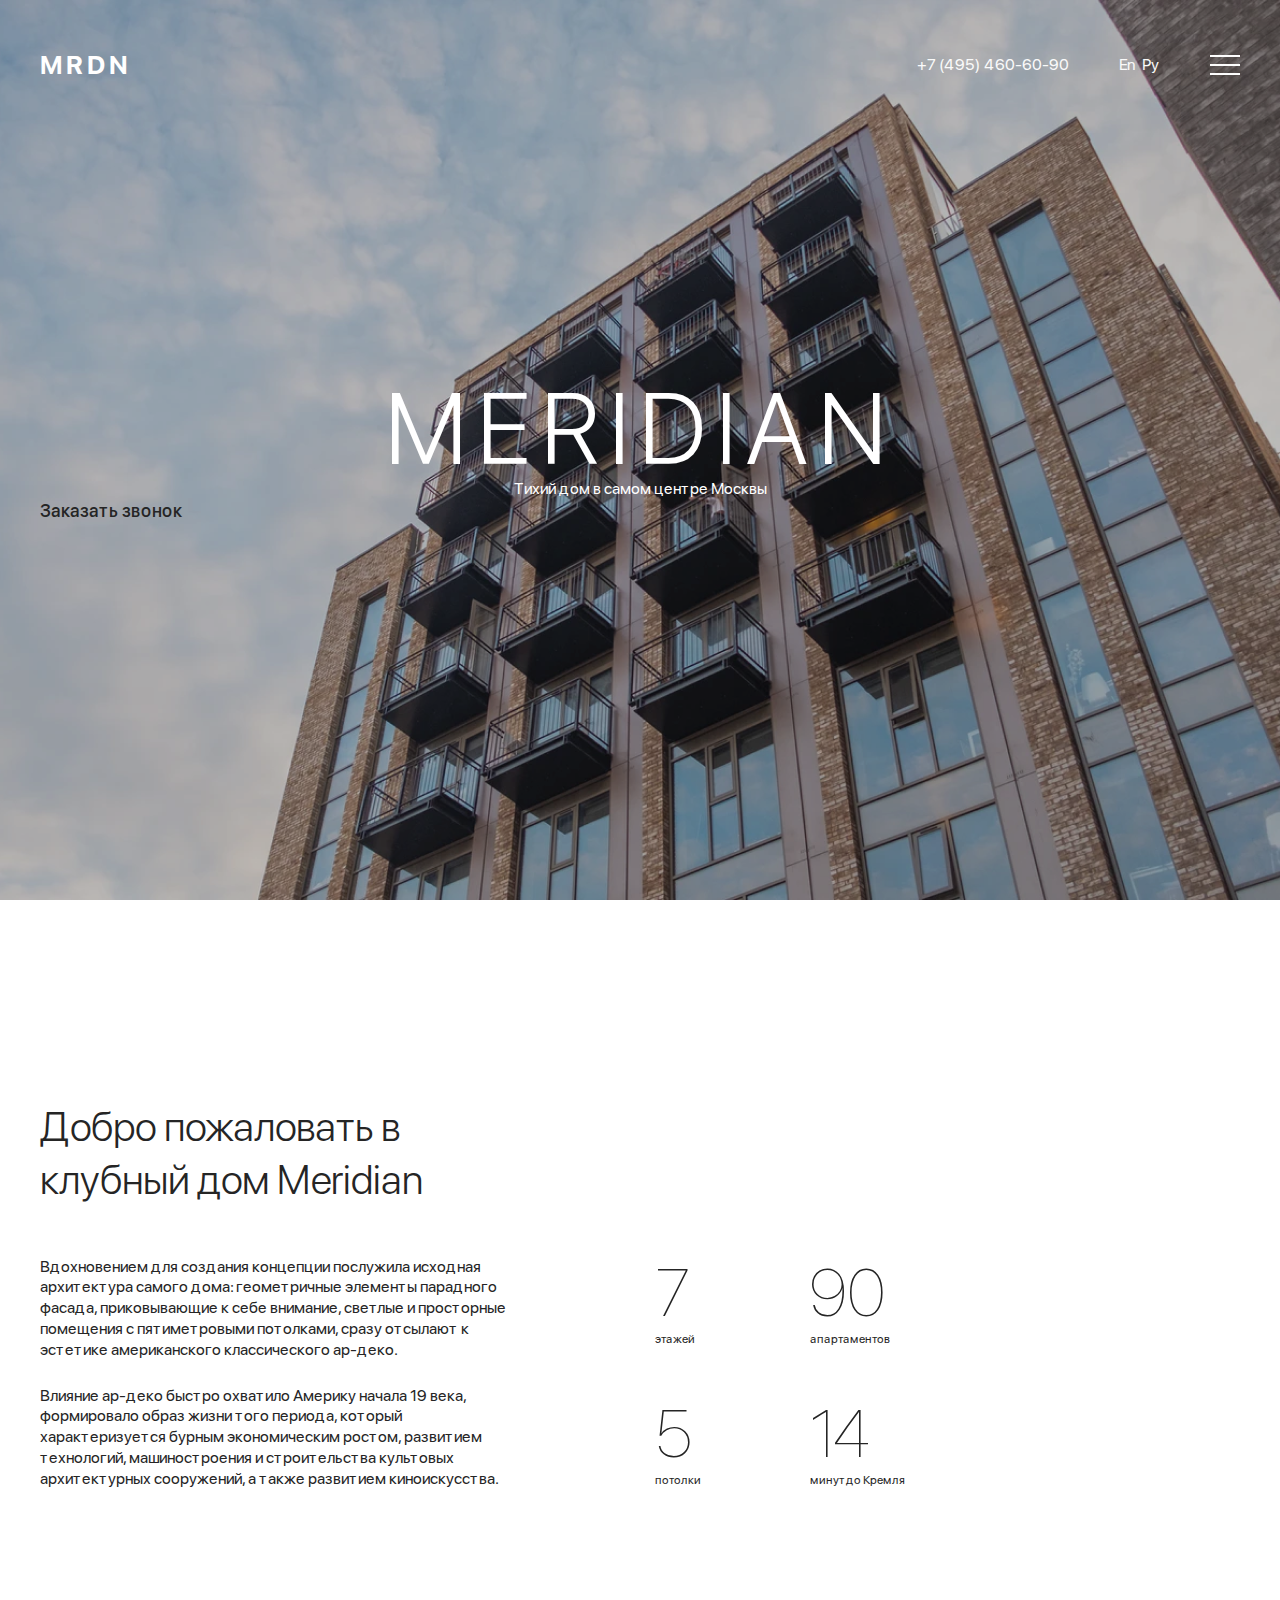
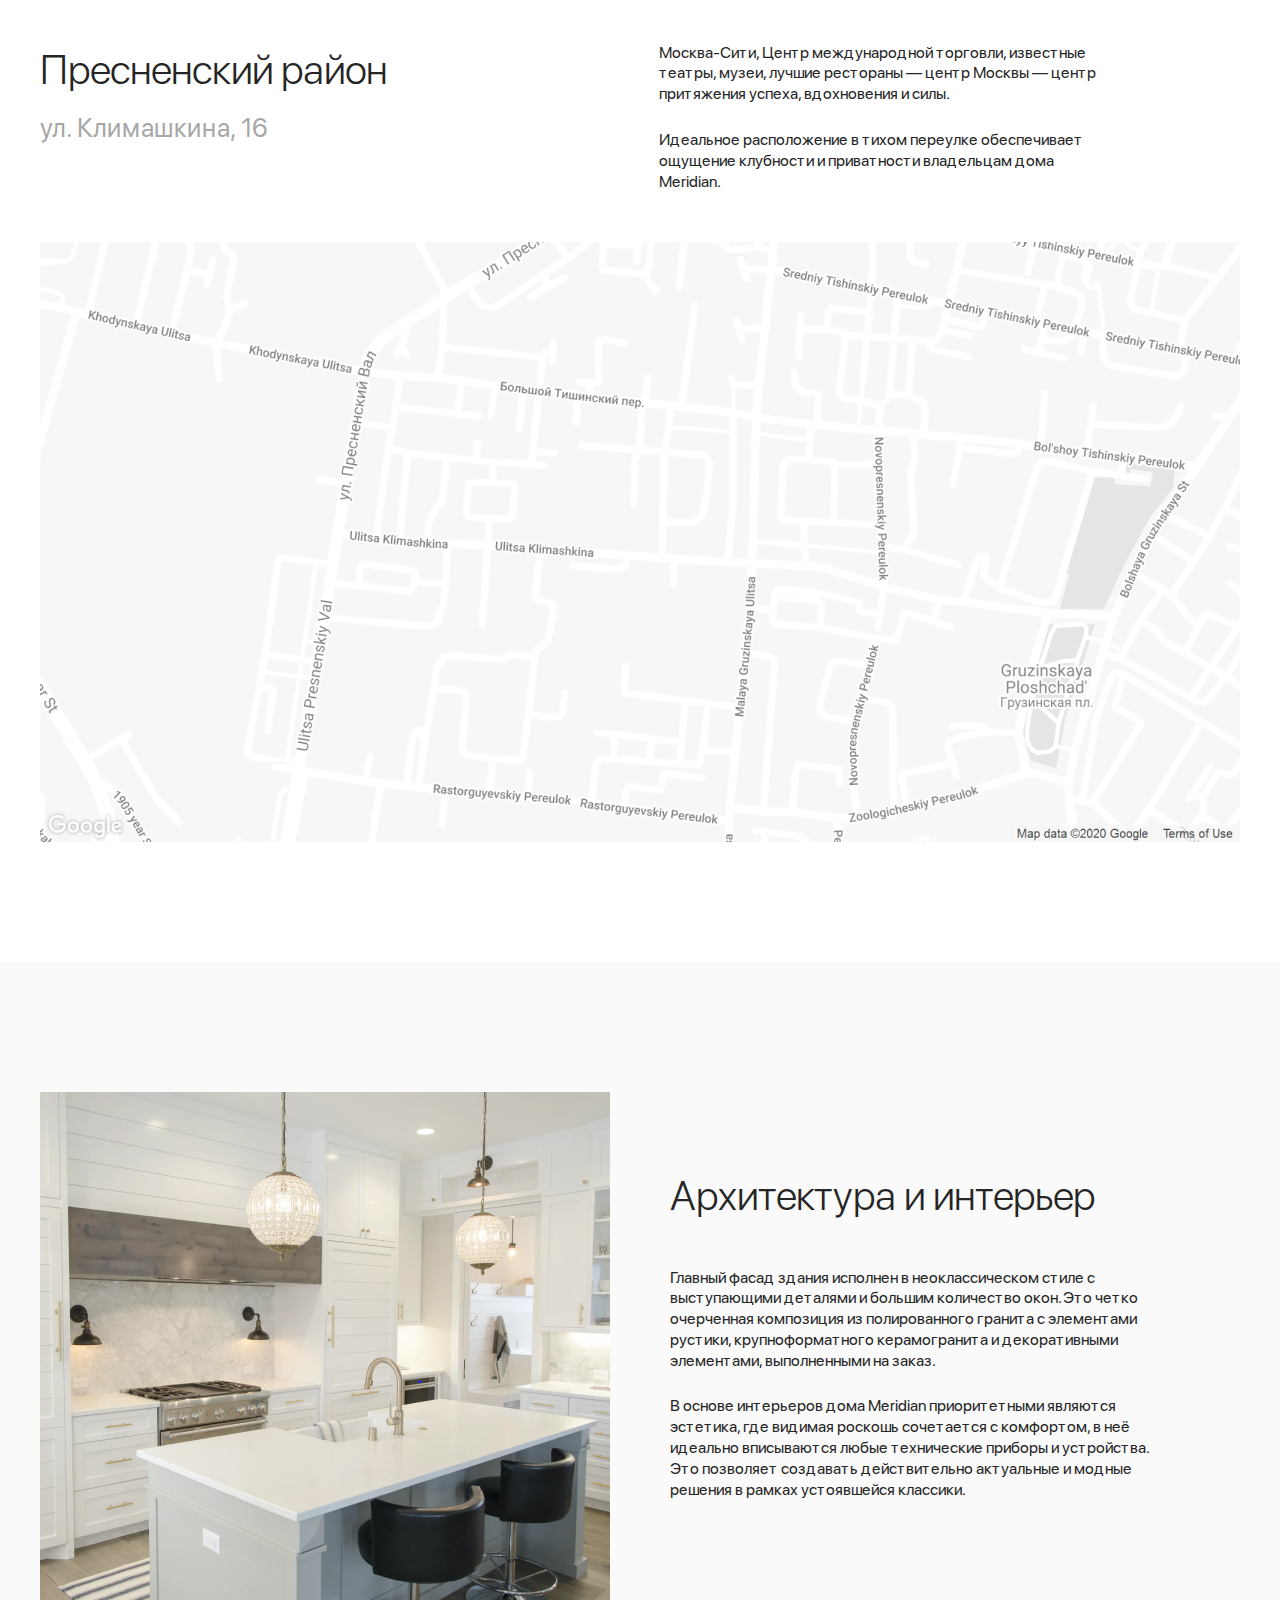
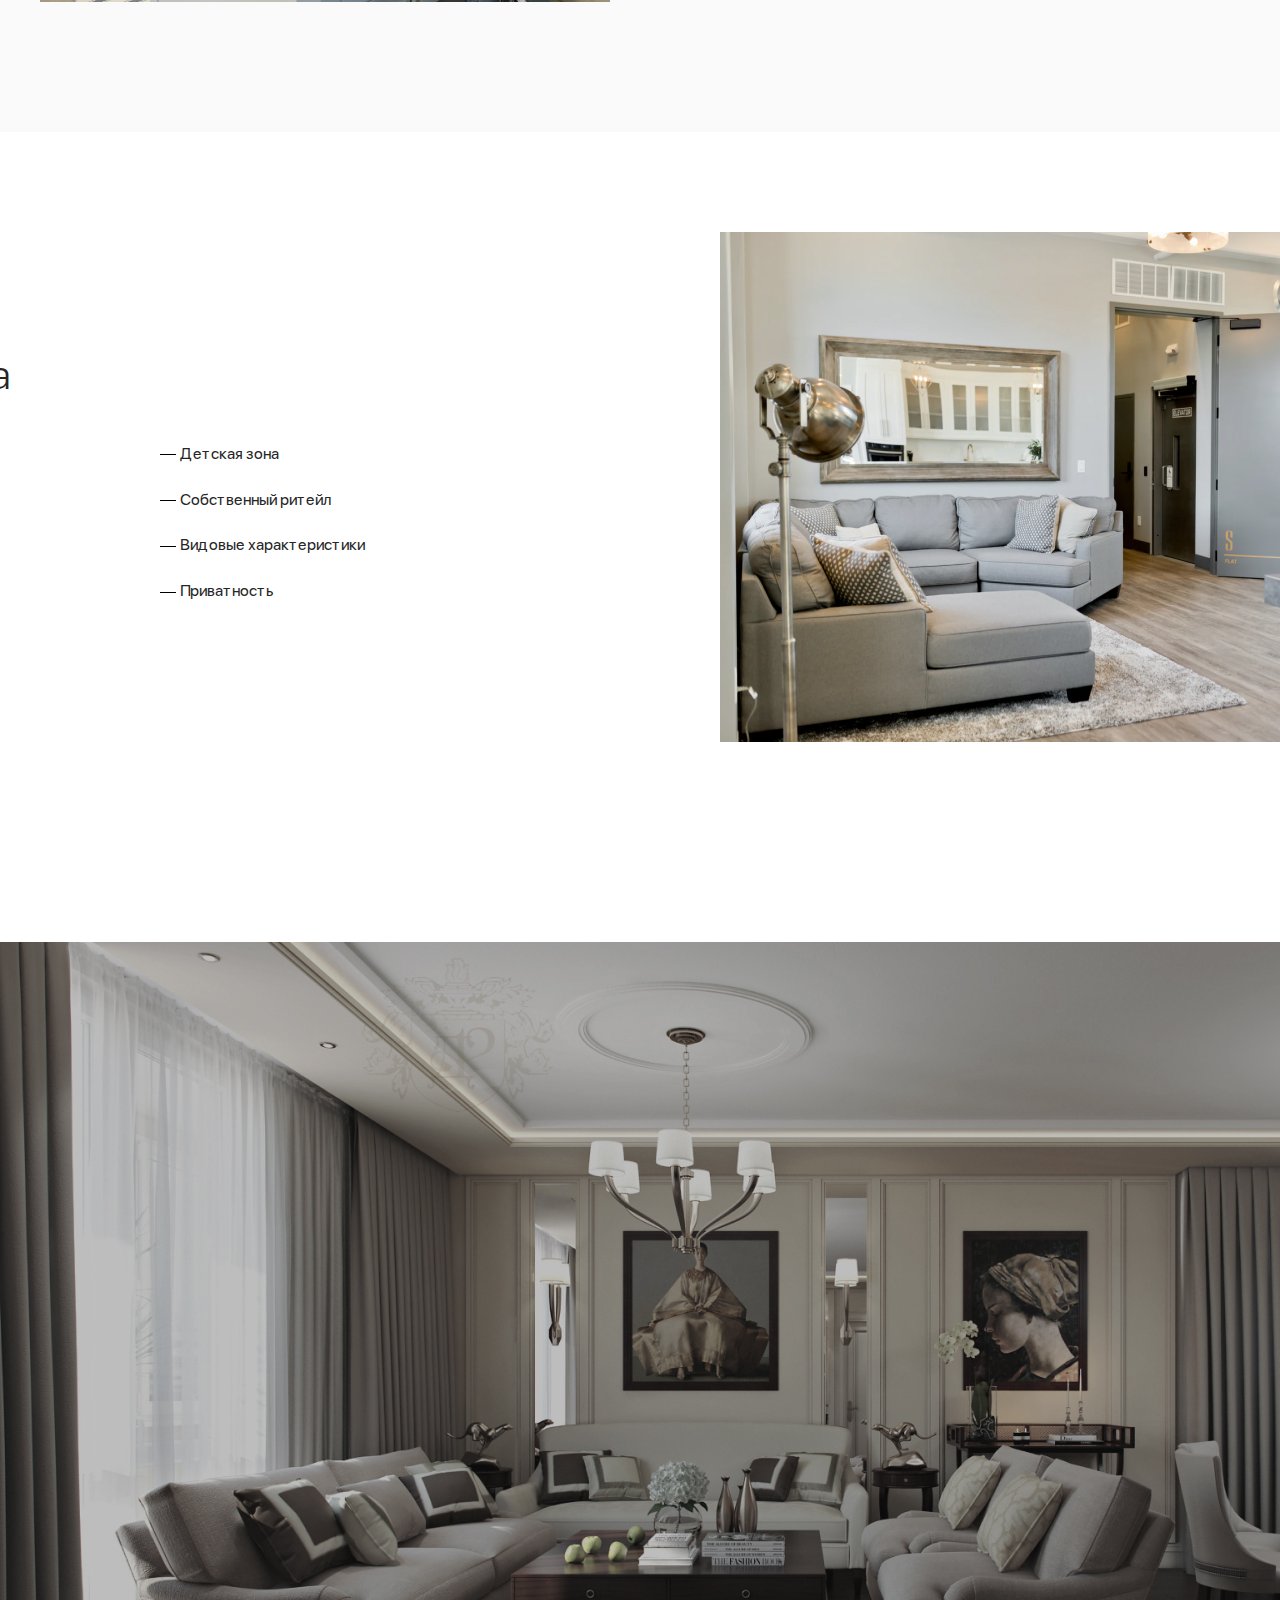
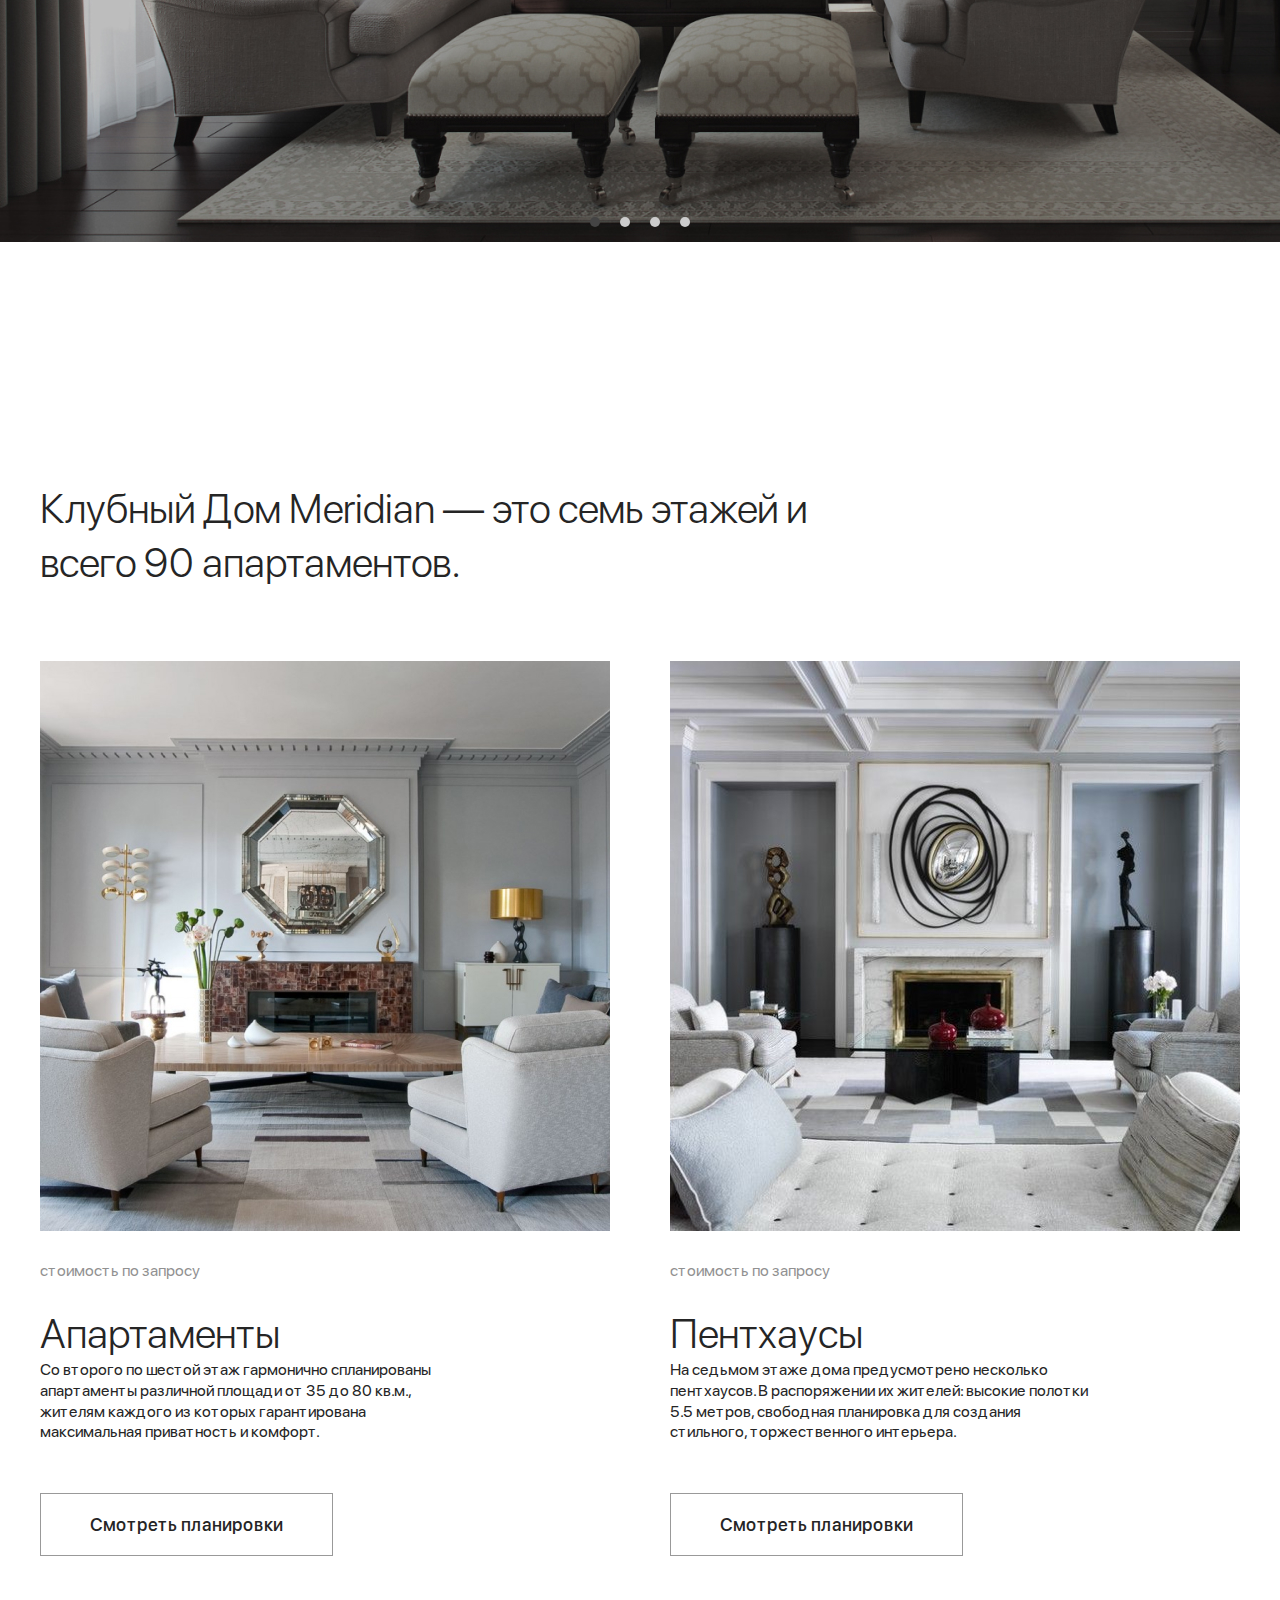
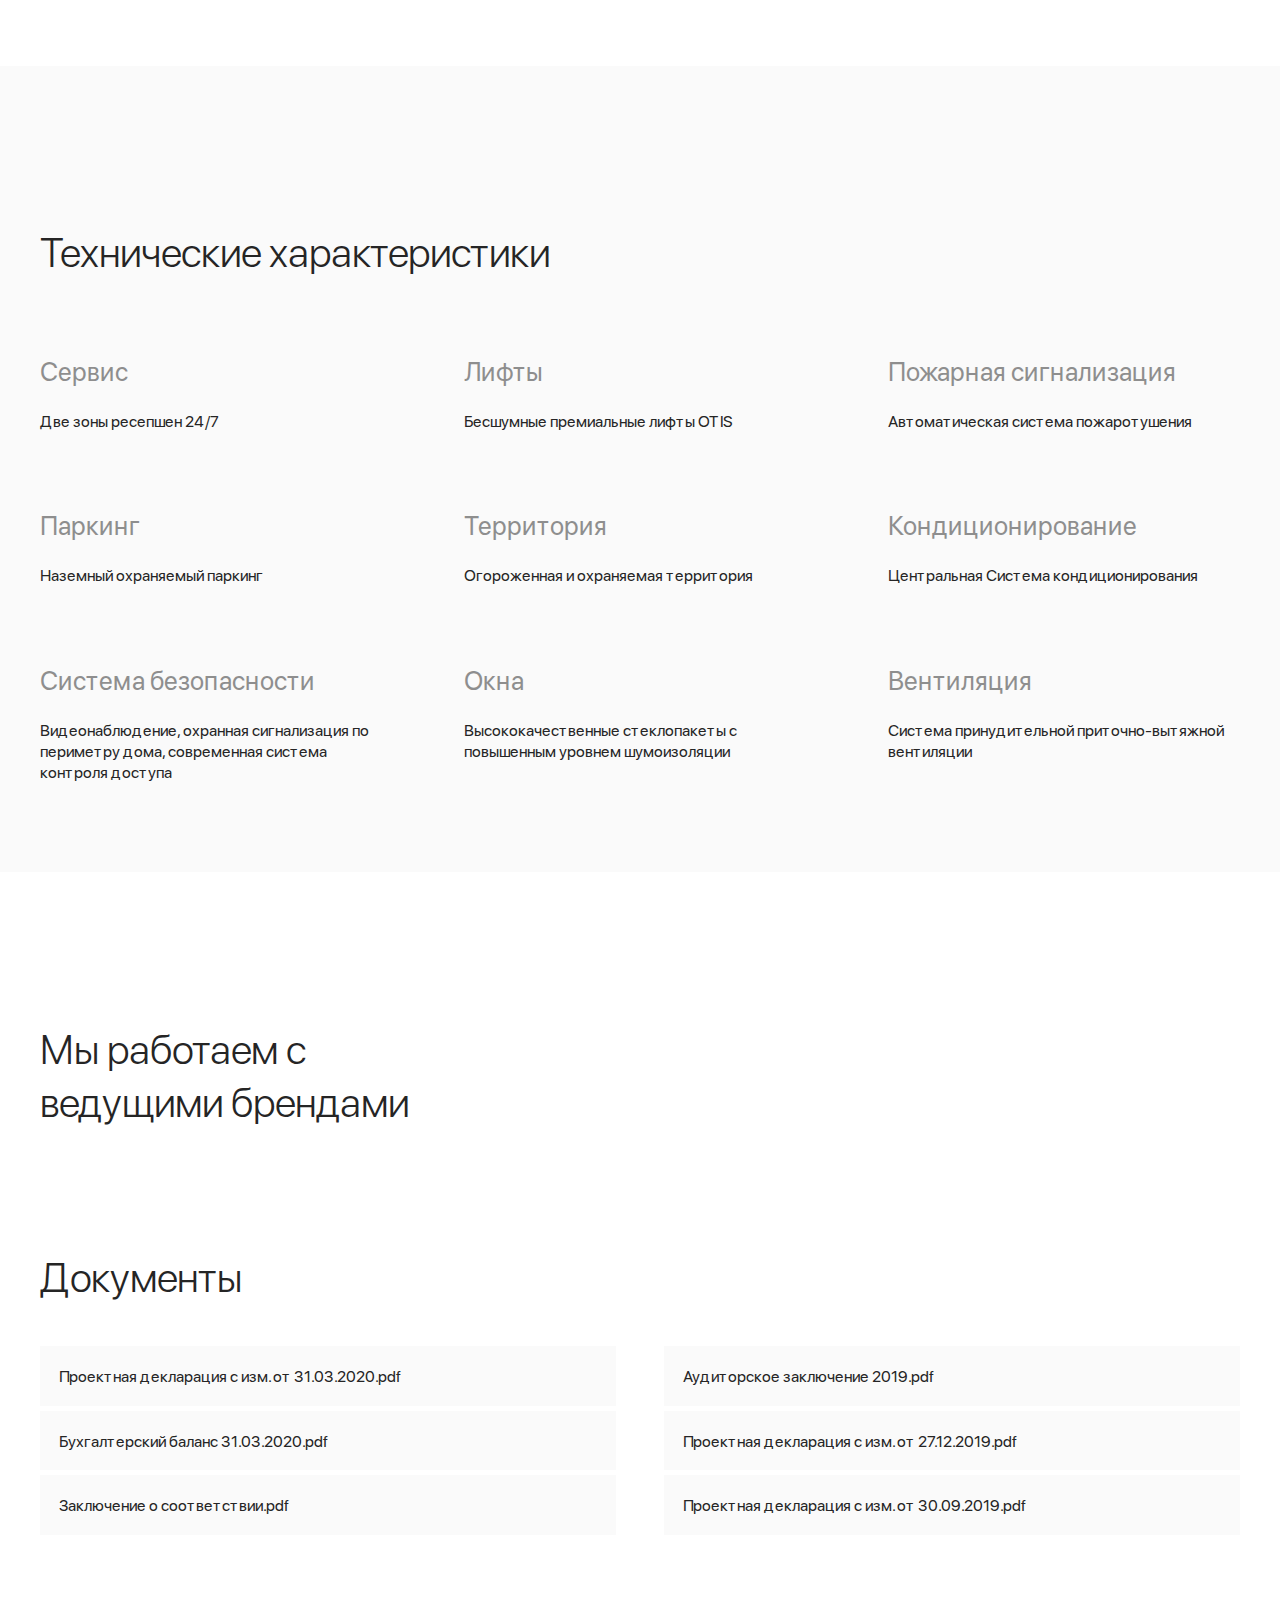
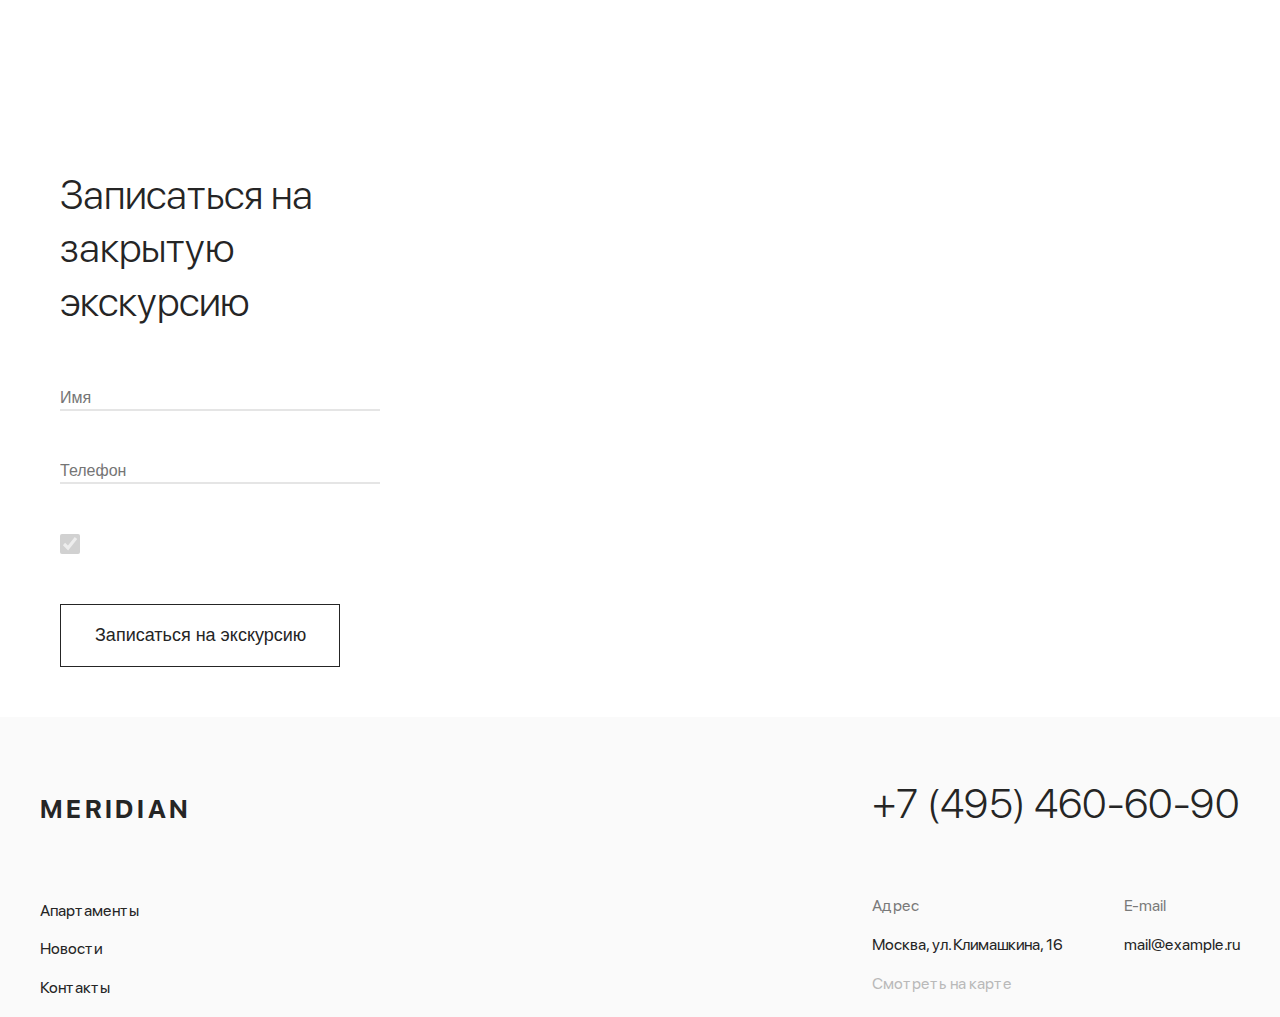
==== commit 1a18a007: "фикс классов" ====
--- a/index.html
+++ b/index.html
@@ -8,135 +8,123 @@
     <link rel="stylesheet" href="./css/media.css">
     <title>Meridian</title>
 </head>
-
 <body>
     <header>
         <div class="container">
             <div class="menu-wrapper">
-                <div class="menu__logo"><span>MRDN</span></div>
-                <div class="menu__nav">
-                    <nav class="menu__link">
-                        <li><a class="text" href="">+7 (495) 460-60-90</a></li>
-                        <li><a class="text" href="">En</a></li>
-                        <li><a class="text" href="">Ру</a></li>
+                <div class="menu-logo"><span class="menu-logo logo">MRDN</span></div>
+                <div class="menu-nav">
+                    <nav class="menu-nav__list">
+                        <li class="menu-nav__link"><a class="menu-nav__text text" href="">+7 (495) 460-60-90</a></li>
+                        <li class="menu-nav__link"><a class="menu-nav__text text" href="">En</a></li>
+                        <li class="menu-nav__link"><a class="menu-nav__text text" href="">Ру</a></li>
                     </nav>
-                    <div class="menu__open"><img src="./css/images/Vector.png" alt=""></div>
+                    <div class="menu__burger"><img src="./css/images/Vector.png" alt=""></div>
                 </div>
             </div>
         </div>
         <div class="container">
             <menu class="wrapper__laptop">
-                <div class="menu__icon"><img src="./css/images/Vector.png" alt=""></div>
-                <nav class="menu__link__medium">
+                <div class="menu__burger-laptop"><img src="./css/images/Vector.png" alt=""></div>
+                <nav class="menu__link-medium">
                     <li><a class="text" href="">О проекте</a></li>
                     <li><a class="text" href="">Расположение</a></li>
                     <li><a class="text" href="">Предложения</a></li>
                     <li><a class="text" href="">Контакты</a></li>
                 </nav>
-                <div class="menu__logo"><span>MRDN</span></div>
+                <div class="menu__logo"><span class="menu-logo logo">MRDN</span></div>
                 <div class="text">+7 (495) 460-60-90</div>
                 <a class="button" href="">Заказать звонок</a>
             </menu>
         </div>
     </header>
     <section class="hero">
-        <!-- <div class="menu-wrapper__open">
-        <div class="container">
-            <div class="logo-close">
-                <img src="./css/images/close.png" alt="">
-            </div>
-            <nav class="menu open">
-                <ul>
-                    <li>
-                        <a href="">О проекте</a>
-                        <a href="">Предложения</a>
-                        <a href="">Апартаменты</a>
-                        <a href="">Новости</a>
-                        <a href="">Контакты</a>
-                    </li>
-                </ul>
+        <div class="menu-wrapper__open">
+        <div class="container">
+            <nav class="nav-link">
+                <li><a class="text" href="">О проекте</a></li>
+                <li><a class="text" href="">Контакты</a></li>
+                <li><a class="text" href="">Предложения</a></li>
+                <li><a class="text" href="">Апартаменты</a></li>
+                <li><a class="text" href="">Новости</a></li>
             </nav>
         </div>
-        </div> -->
+        </div>
         <img class="img" src="./css/images/main-bg.png" alt="">
         <img class="img__laptop" src="./css/images/main-bg1000.jpg" alt="">
         <div class="container">
-            <div class="hero-menu__title">
-                <h1>MERIDIAN</h1>
-                <p class="text">Тихий дом в самом центре Москвы</p>
-                <a class="button" href="">Заказать звонок</a>  
-            </div>
-        </div>
-    </section>
-    <section>
-        <div class="container">
-            <div class="descr">
+            <div class="hero-menu">
+                <h1 class="hero-menu__title">MERIDIAN</h1>
+                <p class="hero-menu__text text">Тихий дом в самом центре Москвы</p>
+                <a class="hero-menu__btn button" href="">Заказать звонок</a>
+            </div>
+        </div>
+    </section>
+    <section class="descr">
+        <div class="container">
+            <div class="descr__wrap">
                 <div class="descr-content">
-                    <h2>Добро пожаловать
-                        в клубный дом Meridian</h2>
-                    <p class="text">Вдохновением для создания концепции послужила исходная архитектура самого дома:
+                    <div class="descr-content__title"><h2>Добро пожаловать
+                        в клубный дом Meridian</h2></div>
+                    <p class="descr-content__text text">Вдохновением для создания концепции послужила исходная архитектура самого дома:
                         геометричные элементы парадного фасада, приковывающие к себе внимание, светлые и просторные
                         помещения с пятиметровыми потолками, сразу отсылают к эстетике американского классического
                         ар-деко.</p>
-                    <p class="text">Влияние ар-деко быстро охватило Америку начала 19 века, формировало образ жизни того
+                    <p class="descr-content__text text">Влияние ар-деко быстро охватило Америку начала 19 века, формировало образ жизни того
                         периода, который характеризуется бурным экономическим ростом, развитием технологий,
                         машиностроения и строительства культовых архитектурных сооружений, а также развитием
                         киноискусства.</p>
                 </div>
                 <div class="descr-info">
-                    <div class="descr-info__wrap">
-                        <div class="descr-info__item">
-                            <h2>7</h2>
-                            <span class="text2">этажей</span>
-                        </div>
-                        <div class="descr-info__item">
-                            <h2>90</h2>
-                            <span class="text2">апартаментов</span>
-                        </div>
-                    </div>
-                    <div class="descr-info__wrap">
-                        <div class="descr-info__item">
-                            <h2>5</h2>
-                            <span class="text2">потолки</span>
-                        </div>
-                        <div class="descr-info__item">
-                            <h2>14</h2>
-                            <span class="text2">минут до Кремля</span>
-                        </div>
-                    </div>
-                </div>
-            </div>
-        </div>
-    </section>
-    <section>
-        <div class="container">
-            <div class="location-wrap">
+                    <div class="descr-info__item">
+                        <h2>7</h2>
+                        <span class="text2">этажей</span>
+                    </div>
+                    <div class="descr-info__item">
+                        <h2>90</h2>
+                        <span class="text2">апартаментов</span>
+                    </div>
+                    <div class="descr-info__item">
+                        <h2>5</h2>
+                        <span class="text2">потолки</span>
+                    </div>
+                    <div class="descr-info__item">
+                        <h2>14</h2>
+                        <span class="text2">минут до Кремля</span>
+                    </div>
+                </div>
+            </div>
+        </div>
+    </section>
+    <section class="location">
+        <div class="container">
+            <div class="location__wrap">
                 <div class="location-info">
-                    <h2>Пресненский район</h2>
-                    <h3>ул. Климашкина, 16</h4>
-                </div>
-                <div class="location-info__descr">
-                    <p class="text">Москва-Сити, Центр международной торговли, известные театры, музеи, лучшие
+                    <div class="location-info__title"><h2>Пресненский район</h2></div>
+                    <div class="location-info__subtitle"><h3>ул. Климашкина, 16</h3></div>
+                </div>
+                <div class="location-descr">
+                    <p class="location-descr__text text">Москва-Сити, Центр международной торговли, известные театры, музеи, лучшие
                         рестораны — центр Москвы — центр притяжения успеха, вдохновения и силы.</p>
-                    <p class="text">Идеальное расположение в тихом переулке обеспечивает ощущение клубности и
+                    <p class="location-descr__text text">Идеальное расположение в тихом переулке обеспечивает ощущение клубности и
                         приватности владельцам дома Meridian. </p>
                 </div>
             </div>
             <div class="location-img">
-                <img src="./css/images/map.png" alt="">
+                <img class="location-img__img" src="./css/images/map.png" alt="">
             </div>
         </div>
     </section>
     <section class="architect">
         <div class="container">
             <div class="architect-content">
-                <div class="architect-img"><img src="./css/images/architect.jpg" alt=""></div>
-                <div class="architect-info">
-                    <h2>Архитектура и интерьер</h2>
-                    <p class="text">Главный фасад здания исполнен в неоклассическом стиле с выступающими деталями и
+                <div class="architect-content__image"><img src="./css/images/architect.jpg" alt=""></div>
+                <div class="architect-info__descr">
+                    <div class="architect-info__descr-title"><h2>Архитектура и интерьер</h2></div>
+                    <p class="architect-info__descr-text text">Главный фасад здания исполнен в неоклассическом стиле с выступающими деталями и
                         большим количество окон. Это четко очерченная композиция из полированного гранита с элементами
                         рустики, крупноформатного керамогранита и декоративными элементами, выполненными на заказ. </p>
-                    <p class="text">В основе интерьеров дома Meridian приоритетными являются эстетика, где видимая
+                    <p class="architect-info__descr-text text">В основе интерьеров дома Meridian приоритетными являются эстетика, где видимая
                         роскошь сочетается с комфортом, в неё идеально вписываются любые технические приборы и
                         устройства. Это позволяет создавать действительно актуальные и модные решения в рамках
                         устоявшейся классики.</p>
@@ -144,27 +132,27 @@
             </div>
         </div>
     </section>
-    <section>
-        <div class="advantages-content">
+    <section class="advantages">
+        <div class="advantages__content">
             <div class="advantages-list">
-                <h2>Преимущества</h2>
+                <div class="advantages-list__title"><h2>Преимущества</h2></div>
                 <div class="advantages-list__wrap">
-                    <ul>
-                        <li class="text">Уникальная архитектура</li>
-                        <li class="text">Фитнес зона</li>
-                        <li class="text">Пентхаусы: 5м высота потолка</li>
-                        <li class="text">Просторные террасы</li>
+                    <ul class="advantages-list__item">
+                        <li class="advantages-list__item-text text">Уникальная архитектура</li>
+                        <li class="advantages-list__item-text text">Фитнес зона</li>
+                        <li class="advantages-list__item-text text">Пентхаусы: 5м высота потолка</li>
+                        <li class="advantages-list__item-text text">Просторные террасы</li>
                     </ul>
-                    <ul>
-                        <li class="text">Детская зона</li>
-                        <li class="text">Собственный ритейл</li>
-                        <li class="text">Видовые характеристики</li>
-                        <li class="text">Приватность</li>
+                    <ul class="advantages-list__item">
+                        <li class="advantages-list__item-text text">Детская зона</li>
+                        <li class="advantages-list__item-text text">Собственный ритейл</li>
+                        <li class="advantages-list__item-text text">Видовые характеристики</li>
+                        <li class="advantages-list__item-text text">Приватность</li>
                     </ul>
                 </div>
             </div>
             <div class="advantages-img">
-                <img src="./css/images/advant.jpg" alt="">
+                <img class="advantages-img__photo" src="./css/images/advant.jpg" alt="">
             </div>
         </div>
         </div>
@@ -176,57 +164,61 @@
             <input type="radio" name="slider" id="slide3">
             <input type="radio" name="slider" id="slide4">
             <div id="slides">
-               <div id="overflow">
-                  <div class="inner">
-                     <div class="slide slide_1">
-                     </div>
-                     <div class="slide slide_2">
-                     </div>
-                     <div class="slide slide_3">
-                     </div>
-                     <div class="slide slide_4">
-                     </div>
-                  </div>
-               </div>
+                <div id="overflow">
+                    <div class="inner">
+                        <div class="slide slide_1">
+                        </div>
+                        <div class="slide slide_2">
+                        </div>
+                        <div class="slide slide_3">
+                        </div>
+                        <div class="slide slide_4">
+                        </div>
+                    </div>
+                </div>
             </div>
             <div id="controls">
-               <label for="slide1"></label>
-               <label for="slide2"></label>
-               <label for="slide3"></label>
-               <label for="slide4"></label>
+                <label for="slide1"></label>
+                <label for="slide2"></label>
+                <label for="slide3"></label>
+                <label for="slide4"></label>
             </div>
             <div id="bullets">
-               <label for="slide1"></label>
-               <label for="slide2"></label>
-               <label for="slide3"></label>
-               <label for="slide4"></label>
-            </div>
-         </div>
+                <label for="slide1"></label>
+                <label for="slide2"></label>
+                <label for="slide3"></label>
+                <label for="slide4"></label>
+            </div>
+        </div>
     </section>
     <section class="offers">
         <div class="container">
-            <h2 сlass="offers-title">Клубный Дом Meridian — это семь этажей и всего 90 апартаментов.</h2>
+            <div class="offers__title"><h2>Клубный Дом Meridian — это семь этажей и всего 90 апартаментов.</h2></div>
             <div class="offers-wrap">
-                <div class="offers-wrap__card">
-                    <div class="offers-wrap__img"><img src="./css/images/appart.jpg" alt=""></div>
-                    <div class="offers-wrap__content">
+                <div class="offers-card">
+                    <div class="offers-card__img">
+                        <img src="./css/images/appart.jpg" alt="">
+                    </div>
+                    <div class="offers-card__content">
                         <span class="text">стоимость по запросу</span>
-                        <h2>Апартаменты</h2>
-                        <p class="text">Со второго по шестой этаж гармонично спланированы апартаменты различной
+                        <h2 class="offers-card__content-title">Апартаменты</h2>
+                        <p class="offers-card__content-text text">Со второго по шестой этаж гармонично спланированы апартаменты различной
                             площади от 35 до 80 кв.м., жителям каждого из которых гарантирована максимальная приватность
                             и комфорт.</p>
-                        <a href="#" class="button">Смотреть планировки</a>
-                    </div>
-                </div>
-                <div class="offers-wrap__card">
-                    <div class="offers-wrap__img"><img src="./css/images/appart-2.jpg" alt=""></div>
-                    <div class="offers-wrap__content">
+                        <a href="#" class="offers-card__content-btn button">Смотреть планировки</a>
+                    </div>
+                </div>
+                <div class="offers-card">
+                    <div class="offers-card__img">
+                        <img src="./css/images/appart-2.jpg" alt="">
+                    </div>
+                    <div class="offers-card__content">
                         <span class="text">стоимость по запросу</span>
-                        <h2>Пентхаусы</h2>
-                        <p class="text">На седьмом этаже дома предусмотрено несколько пентхаусов. В распоряжении их
+                        <h2 class="offers-card__content-title">Пентхаусы</h2>
+                        <p class="offers-card__content-text text">На седьмом этаже дома предусмотрено несколько пентхаусов. В распоряжении их
                             жителей: высокие полотки 5.5 метров, свободная планировка для создания стильного,
                             торжественного интерьера.</p>
-                        <a href="#" class="button">Смотреть планировки</a>
+                        <a href="#" class="offers-card__content-btn button">Смотреть планировки</a>
                     </div>
                 </div>
             </div>
@@ -234,86 +226,86 @@
     </section>
     <section class="feature">
         <div class="container">
-            <h2 class="feature-title">Технические характеристики</h2>
+            <div class="feature__title"><h2>Технические характеристики</h2></div>
             <div class="feature-wrap">
-                    <div class="feature-wrap__card">
-                        <h3>Сервис</h3>
-                        <span class="text">Две зоны ресепшен 24/7</span>
-                    </div>
-                    <div class="feature-wrap__card">
-                        <h3>Лифты</h3>
-                        <span class="text">Бесшумные премиальные лифты OTIS</span>
-                    </div>
-                    <div class="feature-wrap__card">
-                        <h3>Пожарная сигнализация</h3>
-                        <span class="text">Автоматическая система пожаротушения</span>
-                    </div>
-                    <div class="feature-wrap__card">
-                        <h3>Паркинг</h3>
-                        <span class="text">Наземный охраняемый паркинг</span>
-                    </div>
-                    <div class="feature-wrap__card">
-                        <h3>Территория</h3>
-                        <span class="text">Огороженная и охраняемая территория</span>
-                    </div>
-                    <div class="feature-wrap__card">
-                        <h3>Кондиционирование</h3>
-                        <span class="text">Центральная Система кондиционирования</span>
-                    </div>
-                    <div class="feature-wrap__card">
-                        <h3>Система безопасности</h3>
-                        <span class="text">Видеонаблюдение, охранная сигнализация по периметру дома, современная система
-                            контроля доступа</span>
-                    </div>
-                    <div class="feature-wrap__card">
-                        <h3>Окна</h3>
-                        <span class="text">Высококачественные стеклопакеты с повышенным уровнем шумоизоляции</span>
-                    </div>
-                    <div class="feature-wrap__card">
-                        <h3>Вентиляция</h3>
-                        <span class="text">Система принудительной приточно-вытяжной вентиляции</span>
-                    </div>
-            </div>
-        </div>
-    </section>
-    <section>
-        <div class="container">
-            <div class="sponsors">
-                <h2>Мы работаем
-                    с ведущими брендами</h2>
-                <div class="sponsors__item">
-                    <div class="sponsors__item-wrap">
-                        <div class="sponsors__item__img"><img src="./css/images/stark.png" alt=""></div>
-                        <div class="sponsors__item__img"><img src="./css/images/M.jpg" alt=""></div>
-                        <div class="sponsors__item__img"><img
+                <div class="feature-card">
+                    <h3 class="feature-card__title">Сервис</h3>
+                    <span class="feature-card__text text">Две зоны ресепшен 24/7</span>
+                </div>
+                <div class="feature-card">
+                    <h3 class="feature-card__title">Лифты</h3>
+                    <span class="feature-card__text text">Бесшумные премиальные лифты OTIS</span>
+                </div>
+                <div class="feature-card">
+                    <h3 class="feature-card__title">Пожарная сигнализация</h3>
+                    <span class="feature-card__text text">Автоматическая система пожаротушения</span>
+                </div>
+                <div class="feature-card">
+                    <h3 class="feature-card__title">Паркинг</h3>
+                    <span class="feature-card__text text">Наземный охраняемый паркинг</span>
+                </div>
+                <div class="feature-card">
+                    <h3 class="feature-card__title">Территория</h3>
+                    <span class="feature-card__text text">Огороженная и охраняемая территория</span>
+                </div>
+                <div class="feature-card">
+                    <h3 class="feature-card__title">Кондиционирование</h3>
+                    <span class="feature-card__text text">Центральная Система кондиционирования</span>
+                </div>
+                <div class="feature-card">
+                    <h3 class="feature-card__title">Система безопасности</h3>
+                    <span class="feature-card__text text">Видеонаблюдение, охранная сигнализация по периметру дома, современная система
+                        контроля доступа</span>
+                </div>
+                <div class="feature-card">
+                    <h3 class="feature-card__title">Окна</h3>
+                    <span class="feature-card__text text">Высококачественные стеклопакеты с повышенным уровнем шумоизоляции</span>
+                </div>
+                <div class="feature-card">
+                    <h3 class="feature-card__title">Вентиляция</h3>
+                    <span class="feature-card__text text">Система принудительной приточно-вытяжной вентиляции</span>
+                </div>
+            </div>
+        </div>
+    </section>
+    <section class="sponsors">
+        <div class="container">
+            <div class="sponsors__wrap">
+                <div class="sponsors__wrap-title"><h2>Мы работаем
+                    с ведущими брендами</h2></div>
+                <div class="sponsors-item">
+                    <div class="sponsors-item__wrap">
+                        <div class="sponsors-item__img"><img src="./css/images/stark.png" alt=""></div>
+                        <div class="sponsors-item__img"><img src="./css/images/M.jpg" alt=""></div>
+                        <div class="sponsors-item__img"><img
                                 src="./css/images/Cyberdyne-Systems-Terminator-Decal-Sticker 1.png" alt=""></div>
                     </div>
-                    <div class="sponsors__item-wrap">
-                        <div class="sponsors__item__img"><img src="./css/images/gnb.png" alt=""></div>
-                        <div class="sponsors__item__img"><img src="./css/images/icon.png" alt=""></div>
-                        <div class="sponsors__item__img"><img src="./css/images/dharma.png" width="97px" alt=""></div>
-                    </div>
-                </div>
-            </div>
-        </div>
-    </section>
-    <section>
-        <div class="container">
-            <div class="documents">
-                <h2>Документы</h2>
-                <div class="documents__wrap">
-                        <div><span class="text">Проектная декларация с изм. от 31.03.2020.pdf</span> <a href="#"
-                                class="documents__img"></a></div>
-                        <div ><span class="text"> Аудиторское заключение 2019.pdf</span><a href="#"
-                                class="documents__img"></a></div>
-                        <div ><span class="text"> Бухгалтерский баланс 31.03.2020.pdf</span><a href="#"
-                                class="documents__img"></a></div>
-                        <div ><span class="text"> Проектная декларация с изм. от 27.12.2019.pdf</span><a href="#"
-                                class="documents__img"></a></div>
-                        <div ><span class="text"> Заключение о соответствии.pdf</span><a href="#"
-                                class="documents__img"></a></div>
-                        <div ><span class="text"> Проектная декларация с изм. от 30.09.2019.pdf</span><a href="#"
-                                class="documents__img"></a></div>
+                    <div class="sponsors-item__wrap">
+                        <div class="sponsors-item__img"><img src="./css/images/gnb.png" alt=""></div>
+                        <div class="sponsors-item__img"><img src="./css/images/icon.png" alt=""></div>
+                        <div class="sponsors-item__img"><img src="./css/images/dharma.png" width="97px" alt=""></div>
+                    </div>
+                </div>
+            </div>
+        </div>
+    </section>
+    <section class="documents">
+        <div class="container">
+            <div class="documents__content">
+                <div class="documents-title"><h2>Документы</h2></div>
+                <div class="documents-wrap">
+                    <div class="documents-wrap__card"><span class="text">Проектная декларация с изм. от 31.03.2020.pdf</span> <a href="#"
+                            class="documents-wrap__card-img"></a></div>
+                    <div class="documents-wrap__card"><span class="text"> Аудиторское заключение 2019.pdf</span><a href="#"
+                            class="documents-wrap__card-img"></a></div>
+                    <div class="documents-wrap__card"><span class="text"> Бухгалтерский баланс 31.03.2020.pdf</span><a href="#"
+                            class="documents-wrap__card-img"></a></div>
+                    <div class="documents-wrap__card"><span class="text"> Проектная декларация с изм. от 27.12.2019.pdf</span><a href="#"
+                            class="documents-wrap__card-img"></a></div>
+                    <div class="documents-wrap__card"><span class="text"> Заключение о соответствии.pdf</span><a href="#" class="documents-wrap__card-img"></a>
+                    </div>
+                    <div class="documents-wrap__card"><span class="text"> Проектная декларация с изм. от 30.09.2019.pdf</span><a href="#"
+                            class="documents-wrap__card-img"></a></div>
                 </div>
             </div>
         </div>
@@ -323,12 +315,12 @@
             <img src="./css/images/form.jpg" alt="">
         </div>
         <form class="form-item" action="">
-            <h2>Записаться на закрытую экскурсию</h2>
-            <input class="text" type="text" placeholder="Имя">
-            <input class="text" type="tel" placeholder="Телефон">
+            <div class="form-item__title"><h2>Записаться на закрытую экскурсию</h2></div>
+            <input class="form-item__text text" type="text" placeholder="Имя">
+            <input class="form-item__text text" type="tel" placeholder="Телефон">
 
-            <input type="checkbox" checked disabled>
-            <input type="submit" value="Записаться на экскурсию">
+            <input class="form-item__check" type="checkbox" checked disabled>
+            <input class="form-item__btn" type="submit" value="Записаться на экскурсию">
         </form>
     </section>
     <footer>
@@ -337,30 +329,42 @@
                 <div class="contacts-item">
                     <span class="contacts-item__logo">MERIDIAN</span>
                     <ul>
-                        <li class="text"><a href="">Апартаменты</a></li>
-                        <li class="text"><a href="">Новости</a></li>
-                        <li class="text"><a href="">Контакты</a></li>
+                        <li class="contacts-item__link"><a class="contacts-item__text text" href="">Апартаменты</a></li>
+                        <li class="contacts-item__link"><a class="contacts-item__text text"  href="">Новости</a></li>
+                        <li class="contacts-item__link"><a class="contacts-item__text text"  href="">Контакты</a></li>
                     </ul>
                 </div>
                 <div class="contacts-links">
-                    <h2><a href="#">+7 (495) 460-60-90</a></h2>
+                    <div class="contacts-links__title"><a class="contacts-links__link" href="#">+7 (495) 460-60-90</a></div>
                     <div class="contacts-links__wrap">
                         <div class="contacts-links__adres">
-                            <span class="text">Адрес</span>
-                            <span class="text">Москва, ул. Климашкина, 16</span>
-                            <a href="">Смотреть на карте</a>
+                            <span class="contacts-links_text text">Адрес</span>
+                            <span class="contacts-links_text text">Москва, ул. Климашкина, 16</span>
+                            <a class="contacts-links__link-sec text" href="">Смотреть на карте</a>
                         </div>
                         <div class="contacts-links__email">
-                            <span class="text">E-mail</span>
-                            <span class="text"><a href="">mail@example.ru</a> </span>
+                            <span class="contacts-links__text text">E-mail</span>
+                            <span class="contacts-links__text text">
+                                <a class="contacts-links__link-alt text" href="">mail@example.ru</a> 
+                            </span>
                         </div>
                     </div>
                 </div>
             </div>
         </div>
     </footer>
+    <script type="text/javascript">
+            let menu__burger = document.querySelector('.menu__burger');
+            let menu__burger__laptop = document.querySelector('.menu__burger__laptop');
+            let header_menu = document.querySelector('.menu-wrapper__open');
+
+
+                menu__burger.onclick = function(){
+                menu__burger.classList.toggle('active');
+                menu__burger__laptop.classList.toggle('active');
+                header_menu.classList.toggle('active');
+                back.classList.toggle('lock');
+                }
+    </script>
 </body>
-
-</html>                   
-                        
-                    
+</html>--- a/css/main.css
+++ b/css/main.css
@@ -1,5 +1,6 @@
 @import url("./fonts.css");
 @import url(../css/styles.css);
+@import url(./media.css);
 
 *{
     margin: 0;
@@ -27,56 +28,81 @@
 .wrapper__laptop{
     display: none
 }
+.menu-wrapper__open{
+    position: absolute;
+    top: 0;
+    left: 0;
+    width: 100%;
+    height: 100%;
+    background-color: #E5E5E5;  
+    transform: translateX(-100%);
+    transition-duration: 0.5s;
+
+}
+.menu-wrapper__open.active{
+    transform: translateX(0);
+    transition-property: translateX(0);
+    transition-duration: 0.7s;
+}
+.menu-wrapper__open .container{
+    height: 100vh;
+}
+.nav-link{
+    display: flex;
+    justify-content: center;
+    flex-direction: column;
+    align-items: center;
+    height: 100%;
+}
+.nav-link li{
+    margin-bottom: 20px;
+}
+.nav-link li a{
+    text-decoration: none;  
+}
+
 /* header */
 header{
     position: absolute;
     top: 0;
     left: 0;    
     width: 100%;
+    z-index: 1;
 }
 .menu-wrapper{
     display: flex;
     justify-content: space-between;
     align-items: center;
 }
-.menu__nav{
-    display: flex;
-    align-items: center;
-}
-.menu__logo span{
-    font-weight: bold;
-    font-size: 26px;
-    line-height: 100%;
-    text-align: center;
-    letter-spacing: 0.125em;
-    text-transform: uppercase;
-    color: #FFFFFF
-}
-.menu__link{
+.menu-nav{
+    display: flex;
+    align-items: center;
+}
+.menu-nav__list{
     display: flex;
     justify-content: flex-end;
 }
-.menu__link li{
+.menu-nav__link{
     padding: 55px 0;
 }
-.menu__link li:first-child{
+.menu-nav__link:first-child{
     margin-right: 50px;
 }
-.menu__link li:last-child{
+.menu-nav__link:last-child{
     margin-left: 7px;
 }
-.menu__link li a{
+.menu-nav__text{
     text-decoration: none;
     color: #FAFAFA;
 }
-.menu__link li a:first-child{
+.menu-nav__text:first-child{
     background-image: linear-gradient(currentColor, currentColor);
     background-position: 0% 100%;
     background-repeat: no-repeat;
     background-size: 0% 1px;
     transition: background-size .3s;
 }
-.menu__link li a:first-child:hover{
+.menu-nav__text:first-child:hover{
     background-size: 100% 1px;
 }
 .menu__burger{
@@ -84,9 +110,7 @@
     background-image: url(./images/Vector.png);
     width: 30px;
     height: 20px;
-}
-.menu__open{
-    margin-left: 51px;
+    cursor: pointer;
 }
 /* hero */
 .hero{
@@ -98,7 +122,7 @@
     display: none;
 }
 /* descr */
-.descr{
+.descr__wrap{
     margin-top: 200px;
     margin-bottom: 128px;
     display: flex;
@@ -108,15 +132,16 @@
 .descr-content{
     width: 40%;
 }
-.descr-content h2{
+.descr-content__title{
     margin-bottom: 50px;
 }
-.descr-content p{
+.descr-content__text{
     margin-bottom: 25px;
 }
 .descr-info{
-    display: flex;
-    flex-direction: column; 
+    width: 310px;
+    display: flex;
+    flex-wrap: wrap;
     margin-left: 135px;
     margin-bottom: -20px;
 }
@@ -124,32 +149,37 @@
     display: flex;
 }
 .descr-info__item{
-    margin-right: 161px;
+    width: 50%;
     margin-bottom: 48px;
     text-align: left;
 }
+.descr-info__item h2{
+    font-weight: 200;
+    font-size: 66px;
+    line-height: 79px;
+}
 /* location */
-.location-wrap{
+.location__wrap{
     margin-top: 100px;
     display: flex;
     justify-content: space-between;
 }
-.location-info h3{
+.location-info__subtitle{
     margin-top: 16px;
     opacity: 0.4;
 }
-.location-info__descr{
+.location-descr{
     margin-right: 125px;
     width: 38%;
 }
-.location-info__descr p:first-child{
+.location-descr p:first-child{
     margin-bottom: 25px;
 }
 .location-img{
     margin-top: 50px;
     margin-bottom: 120px;
 }
-.location-img img{
+.location-img__img{
     width: 100%;
     height: 100%;
 }
@@ -163,20 +193,20 @@
     justify-content: flex-start;
     align-items: center;
 }
-.architect-img{
+.architect-content__image{
     margin-right: 60px;
 }
-.architect-info{
+.architect-info__descr{
     width: 40%;
 }
-.architect-info h2{
+.architect-info__descr-title{
     margin-bottom: 45px;
 }
-.architect-info p{
+.architect-info__descr-text{
     margin-bottom: 25px;
 }
 /* advantages */
-.advantages-content{
+.advantages__content{
     padding: 100px 0 200px 0;
     display: flex;
     justify-content: flex-end;
@@ -185,7 +215,7 @@
 .advantages-list{
     transform: translateX(-135px);  
 }
-.advantages-list h2{
+.advantages-list__title{
     margin-bottom: 43px;
 }
 .advantages-list__wrap {
@@ -193,11 +223,11 @@
     display: flex;
     justify-content: space-between;
 }
-.advantages-list__wrap ul li{
+.advantages-list__item-text{
     margin-bottom: 25px;
     list-style: none;
 }
-.advantages-list__wrap ul li:before{
+.advantages-list__item-text:before{
     content: "";
     display: inline-block;
     width: 16px;
@@ -216,7 +246,7 @@
     object-fit: cover;
 } */
 /* offers */
-.offers .container h2{
+.offers__title{
     width: 64%;
     margin-top: 230px;
     margin-bottom: 72px;
@@ -225,42 +255,42 @@
     display: flex;
     margin-bottom: 110px;
 }
-.offers-wrap__card{
+.offers-card{
     width: 50%;
     margin-right: 59px;
 }
-.offers-wrap__card:last-child{
+.offers-card:last-child{
     margin-right: 0;
 }
-.offers-wrap__content{
+.offers-card__content{
     margin-top: 30px;
 }
-.offers-wrap__content span{
+.offers-card__content span{
     margin: 30px 0 9px 0;
     opacity: 0.5;
 }
-.offers-wrap__card .offers-wrap__content h2{
+.offers-card__content-title{
     margin-top: 25px;
 }
-.offers-wrap__content p{
+.offers-card__content-text{
     width: 75%;
     margin-bottom: 50px;
 }
-.offers-wrap__content a{
+.offers-card__content-btn{
     display: inline-block;
     text-align: center;
     color: #252525;
     padding: 20px 49px;
     border: 1px solid rgba(0, 0, 0, 0.4);
 }
-.offers-wrap__content a:hover{
+.offers-card__content-btn:hover{
   border: 1px solid #252525;  
 }
     /* feature */
 .feature{
     background: #FAFAFA;
 }
-.feature .feature-title{
+.feature__title{
     padding-top: 160px;
     margin-top: 0;
     margin-bottom: 76px;
@@ -270,56 +300,53 @@
     flex-wrap: wrap;
     padding-bottom: 10px;
 }
-.feature-wrap__item{
-    display: flex;
-    flex-direction: row;
-}
-.feature-wrap__card h3{
+.feature-card__title{
     margin-bottom: 25px;
     opacity: 0.5;
 }
-.feature-wrap__card{
+.feature-card{
     width: 29%;
     margin-bottom: 78px;
     margin-right: 76px;
 }
-.feature-wrap__card:nth-child(3n){
+.feature-card:nth-child(3n){
     margin-right: 0;
 }
 /* sponsors */
-.sponsors{
+.sponsors__wrap{
     margin-top: 151px;
     display: flex;
     justify-content: space-between;
 }
-.sponsors__item{
+.sponsors__wrap-title{
+    width: 38%;
+}
+.sponsors-item{
     width: 41%;
 }
-.sponsors__item-wrap{
+.sponsors-item__wrap{
     display: flex;
     justify-content: space-between;
     margin-bottom: 48px;
     align-items: center;
 }
-.sponsors__item-wrap:last-child{
+.sponsors-item__wrap:last-child{
     align-items: baseline;
     padding-bottom: 180px;
     margin-bottom: 0;
 }
-.sponsors h2{
-    width: 38%;
-}
+
 /* documents */
-.documents h2{
+.documents-title{
     margin-bottom: 42px;
 }
-.documents__wrap{
+.documents-wrap{
     display: flex;
     flex-wrap: wrap;
     justify-content: space-between;
     margin-bottom: 228px;
 }
-.documents__wrap div{
+.documents-wrap__card{
     width: 48%;
     display: flex;
     justify-content: space-between;
@@ -327,7 +354,7 @@
     background: #FAFAFA;
     margin-bottom: 5px;
 }
-.documents__img{
+.documents-wrap__card-img{
     margin-right: 20px;
     margin-left: 172px;
     display: inline-block;
@@ -336,7 +363,7 @@
     background-image: url(../css/images/strelka.png);
     opacity: 0.4;
 }
-.documents__img:hover{
+.documents-wrap__card-img:hover{
     opacity: 1;
 }
 /* form */
@@ -350,23 +377,25 @@
     width: 25%;
     margin-left: 60px;
 }
-.form-item h2{
+.form-item__title{
     margin-bottom: 60px;
 }
 .form__img{
     padding-bottom: 112px;
 }
-.form-item input{
+.form-item__text{
     margin-bottom: 50px;
     border: none;
     border-bottom: #E5E5E5 2px solid;
 }
-.form-item input:nth-child(4){
+.form-item__check{
+    margin-bottom: 50px;
     height: 20px;
     width: 20px;
 }
-.form-item input:last-child{
+.form-item__btn{
     width: 280px;
+    margin-bottom: 50px;
     font-weight: 500;
     font-size: 18px;
     line-height: 21px;
@@ -390,18 +419,14 @@
     text-transform: uppercase;
     color: #252525;
 }
-.contacts-item ul li{
+.contacts-item__link{
     margin-bottom: 18px;
     list-style-type: none;
 }
-.contacts-item ul li a{
-    font-weight: normal;
-    line-height: 130%;
-    font-size: 16px;
-    color: #252525;
+.contacts-item__text{
     text-decoration: none;
 }
-.contacts-item ul li a:hover{
+.contacts-item__text:hover{
     padding-bottom: 1px;
     border-bottom: 1.2px solid #252525;
     text-transform: capitalize;
@@ -412,17 +437,17 @@
     justify-content: space-between;
     align-items: baseline   ;
 }
-.contacts-links h2{
+.contacts-links__title{
     margin-bottom: 66px;
 }
-.contacts-links h2 a{
+.contacts-links__link{
     font-weight: 300;
     font-size: 41px;
     line-height: 130%;
     text-decoration: none;
     color: #252525;
 }
-.contacts-links h2 a:hover{
+.contacts-links__link:hover{
     transition: 0.4s;
     color: #252525;
     opacity: 0.7;
@@ -435,22 +460,18 @@
     display: flex;
     flex-direction: column;
 }
-.contacts-links__adres span{
+.contacts-links_text{
     margin-bottom: 18px;
 }
-.contacts-links__adres span:first-child{
+.contacts-links_text:first-child{
     opacity: 0.6;
 }
-.contacts-links__adres a{
+.contacts-links__link-sec{
     width: fit-content;
-    font-weight: normal;
-    font-size: 16px;
-    line-height: 131%;
-    color: #252525;
     opacity: 0.3;
     text-decoration: none;
 }
-.contacts-links__adres a:hover{
+.contacts-links__link-sec:hover{
     color: #252525;
     opacity: 1;
     padding-bottom: 1px;
@@ -461,20 +482,16 @@
     display: flex;
     flex-direction: column;
 }
-.contacts-links__email span{
+.contacts-links__text{
     margin-bottom: 18px;
 }
-.contacts-links__email span:first-child{
+.contacts-links__text:first-child{
     opacity: 0.6;
 }
-.contacts-links__email span a{
-    font-weight: normal;
-    font-size: 16px;
-    line-height: 130%;
-    color: #252525;
+.contacts-links__link-alt{
     text-decoration: none;
 }
-.contacts-links__email span a:hover{
+.contacts-links__link-alt:hover{
     color: #252525;
     opacity: 0.7;
 }
@@ -543,27 +560,6 @@
     background: url(./images/image\ 23.jpg);
     background-size: cover;
 }
- #controls {
-    display: flex;
-    flex-direction: row-reverse;
-    justify-content: space-around;
-    margin: -240px 0 0 0;
-    width: 100%;
-    height: 50px;
-    z-index: 3;
-    top:-200px;
-    position: relative;
- }
- #controls label {
-    transition: opacity 0.2s ease-out;
-    display: none;
-    width: 50px;
-    height: 50px;
-    opacity: .4;
- }
- #controls label:hover {
-    opacity: 1;
- }
  #slide1:checked ~ #controls label:nth-child(2),
  #slide2:checked ~ #controls label:nth-child(3),
  #slide3:checked ~ #controls label:nth-child(4),
@@ -579,7 +575,8 @@
     display: block;
  }
  #bullets {
-    margin: 150px 0 0;
+    margin: 0;
+    transform: translateY(-25px);
     text-align: center;
  }
  #bullets label {
--- a/css/media.css
+++ b/css/media.css
@@ -1,10 +1,10 @@
-@media screen and (max-width:1200px){
+@media (max-width:1200px){
     .container{
-        width: 1000px;
+        max-width: 1000px;
         padding: 0 20px;
         margin: 0 auto;
     }
-    .menu__icon{
+    .menu__burger-laptop{
         display: none;
     }
     .menu-wrapper{
@@ -32,17 +32,17 @@
     .menu__logo{
         margin: 0 71px;
     }
-    .menu__link__medium{
+    .menu__link-medium{
         display: flex;
         justify-content: space-around;
     }
-    .menu__link__medium li{
+    .menu__link-medium li{
         margin-right: 7px;
     }
-    .menu__link__medium li:last-child{
+    .menu__link-medium li:last-child{
         margin-right: 0;
     }
-    .menu__link__medium li a{
+    .menu__link-medium li a{
         color: #ffffff;
         text-decoration: none;
     }
@@ -68,7 +68,7 @@
         margin-left: 41px;
     }
     .descr-info__item{
-        margin-right: 77px;
+        margin-right: 0;
         text-align: left;
     }
     .descr-info__item h2{
@@ -82,7 +82,7 @@
         display: inline-block;
         margin-right: 142px;
     }
-    .location-info__descr{
+    .location-descr{
         width: 45%;
         margin-right: 25px;
     }
@@ -90,17 +90,18 @@
         margin-top: 40px;
     }
     /* architect */
-    .architect-img{
+    .architect-content-image{
         display: inline-block;
         margin-right: 40px;
     }
-    .architect-img img{
+    .architect-content__image img{
         width: 460px
     }
-    .architect-info{
+    .architect-info__descr{
         width: 435px;
         text-align: left;
     }
+    /* advan */
     .advantages-list{
         width: 511px;
         transform: none;
@@ -111,27 +112,27 @@
     .advantages-img{
         margin-left: 109px;
     }
-    .advantages-img img{
+    .advantages-img__photo{
         width: 360px;
     }
     /* offers */
-    .offers-wrap__card {
+    .offers-card {
         margin-right: 40px;
     }
-    .offers-wrap__img img{
+    .offers-card__img img{
         width: 460px;
     }
-    .offers-wrap__content p{
+    .offers-card__content-text{
         width: 93%;
     }
-    .offers-wrap__content span{
+    .offers-card__content span{
         display: none;
     }
     /* feature */
     .feature-wrap{
         flex-direction: row;
     }
-    .feature-wrap__card{
+    .feature-card{
         width: 33%;
         margin-right: 0;
         text-align: left;
@@ -139,14 +140,13 @@
     /* sponsors */
     .sponsors{
         justify-content: flex-start;
-
-    }
-    .sponsors h2 {
+    }
+    .sponsors__wrap-title {
         width: 40%;
         margin-right: 87px;
     }
     /* documents */
-    .documents__img {
+    .documents-wrap__card-img {
         margin-left: 0;
     }
     /* form */
@@ -169,30 +169,34 @@
 
 @media(max-width:999px){
     .container{
-        width: 640px;
+        max-width: 640px;
         padding: 0 20px;
     }
-    .menu__icon{
+    /* menu */
+    .menu__burger-laptop{
         display: inline-block;
-    }
+        cursor: pointer;
+    }
+    .menu__logo {
+        transform: translateX(50px);
+    }
+
+    /*  */
     .wrapper__laptop{
         justify-content: space-between;
     }
     .wrapper__laptop a{
         display: none;
     }
-    .menu__link__medium{
+    .menu__link-medium{
         display: none;
     }
-    .menu__logo{
-        transform: translateX(60px);
+    .hero-menu{
+        display: flex;
+        flex-direction: column;
+        align-items: center;
     }
     .hero-menu__title{
-        display: flex;
-        flex-direction: column;
-        align-items: center;
-    }
-    .hero-menu__title h1{
         margin-bottom: 10px;
         font-weight: 300;
         font-size: 41px;
@@ -201,14 +205,14 @@
         letter-spacing: 0.2em;
         text-transform: uppercase;
     }
-    .hero-menu__title p{
+    .hero-menu__text{
         font-weight: normal;
         font-size: 14px;
         line-height: 130%;
         text-align: center;
         margin-bottom: 30px;
     }
-    .hero-menu__title a{
+    .hero-menu__btn{
         padding: 14px 32px;
         background-color: #ffffff;
         display: inline-block;
@@ -225,26 +229,32 @@
         align-items: center;
     }
     .descr-content{
+        width: 45%;
+    }
+    .descr__wrap{
+        align-items: center;
+        margin:100px 0 80px 0;
+    }
+    .descr-content__title{
+        margin-bottom: 20px;
+    }
+    .descr-content__title h2{
+        font-weight: 300;
+        font-size: 26px;
+        line-height: 130%;
+    }
+    .descr-content__text{
+        font-weight: normal;
+        font-size: 14px;
+        line-height: 130%;
+    }
+    .descr-info{
+        transform: translateY(-25px);
         width: 50%;
-    }
-    .descr-content h2{
-        font-weight: 300;
-        font-size: 26px;
-        line-height: 130%;
-        margin-bottom: 20px;
-    }
-    .descr-content p{
-        font-weight: normal;
-        font-size: 14px;
-        line-height: 130%;
-    }
-    .descr-info{
-        transform: translateY(5px);
-        width: 40%;
         margin-left: 39px;
     }
     .descr-info__item{
-        margin-right: 103px;
+        margin-right: 0;
     }
     .descr-info__item h2{
         font-weight: 200;
@@ -260,63 +270,76 @@
     .location-info{
         margin-right: 73px;
     }
-    .location-wrap h2{
+    .location__wrap{
+        margin-top: 0;
+    }
+    .location-info__title h2{
         width: max-content;
         font-weight: 300;
         font-size: 26px;
         line-height: 130%;
     }
-    .location-wrap h3{
+    .location-info__subtitle h3{
         font-weight: normal;
         font-size: 18px;
         line-height: 21px;
     }
-    .location-info__descr{
+    .location-descr{
         width: 66%;
     }
-    .location-info__descr p{
+    .location-descr__text {
         font-weight: normal;
         font-size: 14px;
         line-height: 130%;
+    }
+    .location-img{
+        margin-bottom: 60px;
     }
     /* architect */
     .architect > .container{
         padding: 0;
-    }
-    .architect-img{
+        margin: 0;
+    }
+    .architect-content{
+        padding: 40px 0;
+    }
+    .architect-content__image{
         margin-right: 20px;
     }
-    .architect-img img{
+    .architect-content__image img{
         width: 310px;
         height: 358px;
     }
-    .architect-info{
+    .architect-info__descr{
         width: 43%;
     }
-    .architect-info h2{
-        margin-bottom: 20px;
-        font-weight: 300;
-        font-size: 26px;
-        line-height: 130%;
-    }
-    .architect-info p{
+    .architect-info__descr-title{
+        margin-bottom: 20px;
+    }
+    .architect-info__descr-title h2{
+        font-weight: 300;
+        font-size: 26px;
+        line-height: 130%;
+    }
+    .architect-info__descr-text{
         margin-bottom: 10px;
         font-weight: normal;
         font-size: 14px;
         line-height: 130%;
     }
     /* advantages */
-    .advantages-content{
+    .advantages__content{
         justify-content: space-around;
-    }
-    .advantages-img img{
+        padding: 60px 0 120px 0;
+    }
+    .advantages-img__photo{
         width: 310px;
         height: 327px;
     }
     .advantages-list{
         width: 177px;
     }
-    .advantages-list h2{
+    .advantages-list__title h2{
         font-weight: 300;
         font-size: 26px;
         line-height: 130%;
@@ -326,82 +349,105 @@
         flex-direction: column;
         justify-content: flex-start;
     }
-    .advantages-list__wrap ul li{
+    .advantages-list__item-text{
         margin-bottom: 15px;
     }
     /* offers */
     .offers .container{
         padding: 0%;
-    }
-    .offers-wrap__card{
+        margin: 0;
+    }
+    .offers-wrap{
+        margin-bottom: 60px;
+    }
+    .offers-card{
         margin-right: 20px;
     }
-    .offers .container h2{
-        width: 80%;
+    .offers__title{
         margin-top: 140px;
         margin-bottom: 30px;
-        font-weight: 300;
-        font-size: 26px;
-        line-height: 130%;
-    }
-    .offers-wrap__img img{
+    }
+    .offers__title h2{
+        width: 100%;
+        font-weight: 300;
+        font-size: 26px;
+        line-height: 130%;
+    }
+    .offers-card__img img{
         width: 310px;
         height: 320px;
     }
-    .offers-wrap__card .offers-wrap__content h2{
+    .offers-card__content-title{
         margin-top: 20px;
-    }
-    .offers-wrap__content p {
+        font-weight: normal;
+        font-size: 18px;
+        line-height: 21px;
+    }
+    .offers-card__content-text{
+        margin-top: 20px;
         width: 95%;
     }
     /* features */
     .feature .container{
         padding: 0;
     }
-    .feature .feature-title{
-        padding-top: 40px;
+    .feature__title{
         margin-bottom: 40px;
-        font-weight: 300;
-        font-size: 26px;
-        line-height: 130%;
-    }
-    .feature-wrap__card{
+        padding-top:40px;
+    }
+    .feature__title h2{
+        font-weight: 300;
+        font-size: 26px;
+        line-height: 130%;
+    }
+    .feature-card{
         width: 50%;
         margin-bottom: 40px;
     }
-    .feature-wrap__card h3{
+    .feature-card__title{
         margin-bottom: 10px;
     }
     /* sponsors */
-    .sponsors{
-        flex-direction: column;
-    }
-    .sponsors h2{
+    .sponsors__wrap{
+        margin-top: 100px;
+        display: flex;
+        flex-direction: column;
+    }
+    .sponsors__wrap-title h2{
         font-weight: 300;
         font-size: 26px;
         line-height: 130%;
         margin-bottom: 28px;
     }
-    .sponsors__item{
+    .sponsors-item{
         width: 100%;
     }
+    .sponsors-item__wrap:last-child{
+        padding-bottom: 60px;
+        align-items: center;
+    }
     /* documents */
-    .documents__wrap{
+    .documents-wrap{
         margin-bottom: 100px;
     }
-    .documents__wrap div{
+    .documents-title h2{
+        font-weight: 300;
+        font-size: 26px;
+        line-height: 130%;
+    }
+    .documents-wrap__card{
         margin-bottom: 10px;
         width: 290px;
         padding: 7px 0 7px 10px;
         align-items: center;
     }
-    .documents__wrap div span{
+    .documents-wrap__card span{
         font-weight: normal;
         font-size: 14px;
         line-height: 130%;
         width: inherit;
     }
-    .documents__wrap div a{
+    .documents-wrap__card-img{
         width: 23px;
         margin-right: 10px;
     }
@@ -417,19 +463,21 @@
         margin-top: 20px;
         margin-left: 20px;
     }
-    .form-item h2{
-        margin-bottom: 20px;
-        font-weight: 300;
-        font-size: 26px;
-        line-height: 130%;
-    }
-    .form-item input:nth-of-type(1){
-        margin-bottom: 20px;
-    }
-    .form-item input:nth-of-type(2){
-        margin-bottom: 20px;
-    }
-    .form-item input:nth-of-type(3){
+    .form-item__title{
+        margin-bottom: 20px;
+    }
+    .form-item__title h2{
+        font-weight: 300;
+        font-size: 26px;
+        line-height: 130%;
+    }
+    .form-item__text{
+        margin-bottom: 20px;
+    }
+    .form-item__text{
+        margin-bottom: 20px;
+    }
+    .form-item__check{
         margin-bottom: 50px;
     }
     .form-item input:nth-of-type(4){
@@ -451,7 +499,7 @@
     .contacts-links h2{
         margin-bottom: 50px;
     }
-    .contacts-links h2 a{
+    .contacts-links__link{
         font-weight: 300;
         font-size: 26px;
         line-height: 130%;
@@ -462,4 +510,192 @@
     .contacts-links__email{
         margin-top: 40px;
     }
+}
+@media (max-width: 640px){
+    .container{
+        width: 100%;
+        padding:0 10px 0 10px ;
+    }
+    .menu__logo{
+        display: none;
+    }
+    /* descr */
+    .descr{
+        margin-top: 40px;
+        flex-direction: column;
+        margin-bottom: 40px;
+    }
+    .descr-content{
+        width: 99%;
+    }
+    .descr-content h2{
+        font-weight: 300;
+        font-size: 26px;
+        line-height: 130%;
+    }
+    .descr-content p{
+        font-weight: normal;
+        font-size: 14px;
+        line-height: 130%;
+    }
+    .descr-info{
+        flex-direction: row;
+        justify-content: space-around;
+        width: 100%;
+        transform: none;
+        margin-left: 0;
+    }
+    .descr-info__item{
+        width: 15%;
+        margin-right: 0;
+    }
+    .descr-info__item h2{
+        font-weight: 200;
+        font-size: 41px;
+        line-height: 49px;
+    }
+    .descr-info__wrap:last-child .descr-info__item:last-child{
+        margin-right: 0;
+    }
+    /* location */
+    .location-wrap{
+        margin-top: 40px;
+        flex-direction: column;
+    }
+    .location-info h2{
+        margin-bottom: 10px;    
+    }
+    .location-info h3{
+        margin:0 0 20px 0;
+    }
+    .location-info__descr{
+        width: 99%;
+    }
+    .location-img{
+        margin-bottom: 60px;
+    }
+    /* architect */
+    .architect-content{
+        flex-direction: column;
+        padding-top: 20px;
+        padding-bottom: 20px;
+    }.architect-img{
+        margin-right: 0;
+        margin-bottom: 20px;
+    }
+    .architect-img img{
+        max-width: 100%;
+        height: 280px;
+    }
+    .architect-info{
+        width: 95%;
+    }
+    /* advantages */
+    .advantages-content{
+        flex-direction: column-reverse;
+        align-items: baseline;
+        padding: 60px 0 80px 0;
+    }
+    .advantages-img{
+        margin-left: 0;
+        margin-bottom: 20px;
+    }
+    /* offers */
+    .offers-wrap{
+        flex-direction: column;
+        margin-bottom: 60px;
+    }
+    .offers .container h2{
+        width: 95%;
+        margin-top: 80px;
+    }
+    .offers-wrap__card{
+        width: 98%;
+        margin-right: 0;
+    }
+    .offers-wrap__img img{
+        max-width: 100%;
+    }
+    .offers-wrap__content h2{
+        margin-left: 15px;
+    }
+    .offers-wrap__content p{
+        width: 95%;
+        margin-left: 15px;
+    }
+    .offers-wrap__content a{
+        margin-left: 15px;
+        margin-bottom: 60px;
+    }
+    /* feature */
+    .feature-wrap{
+        flex-direction: column;
+    }
+    .feature-wrap__card{
+        width: 100%;
+    }
+    .feature .feature-title{
+        padding-top: 20px;
+    }
+    /* documents */
+    .documents h2{
+        margin-bottom: 20px;
+    }
+    .documents__wrap{
+        margin-bottom: 80px;
+    }
+    /* sponsors */
+    .sponsors{
+        margin-top: 60px;
+    }
+    .sponsors h2{
+        width: 100%;
+        margin: 0 0 24px 0;
+        font-weight: 300;
+        font-size: 26px;
+        line-height: 130%;
+    }
+    .sponsors__item{
+        display: flex;
+    }
+    .sponsors__item-wrap{
+        display: inline-block;
+        padding: 0;
+        margin: 0;
+        text-align: center;
+    }
+    .sponsors__item-wrap:first-child{
+        margin-right: 40px;
+    }
+    .sponsors__item-wrap:last-child{
+        padding: 0;
+    }
+    .sponsors__item__img{
+        margin-bottom: 50px;
+    }
+    /* form */
+    .form{
+        flex-direction: column;
+        padding: 0 10px;
+    }
+    .form__img{
+        padding-bottom: 20px;
+    }
+    .form-item{
+        max-width: 100%;
+        margin: 0 0 60px 0;
+    }
+    .form-item input:nth-of-type(4){
+        margin-left: 10px;
+    }
+    /* footer */
+    .contacts-wrap{
+        flex-direction: column;
+    }
+    .contacts-links h2{
+        width: max-content;
+    }
+    .contacts-item{
+        display: none;
+    }
 }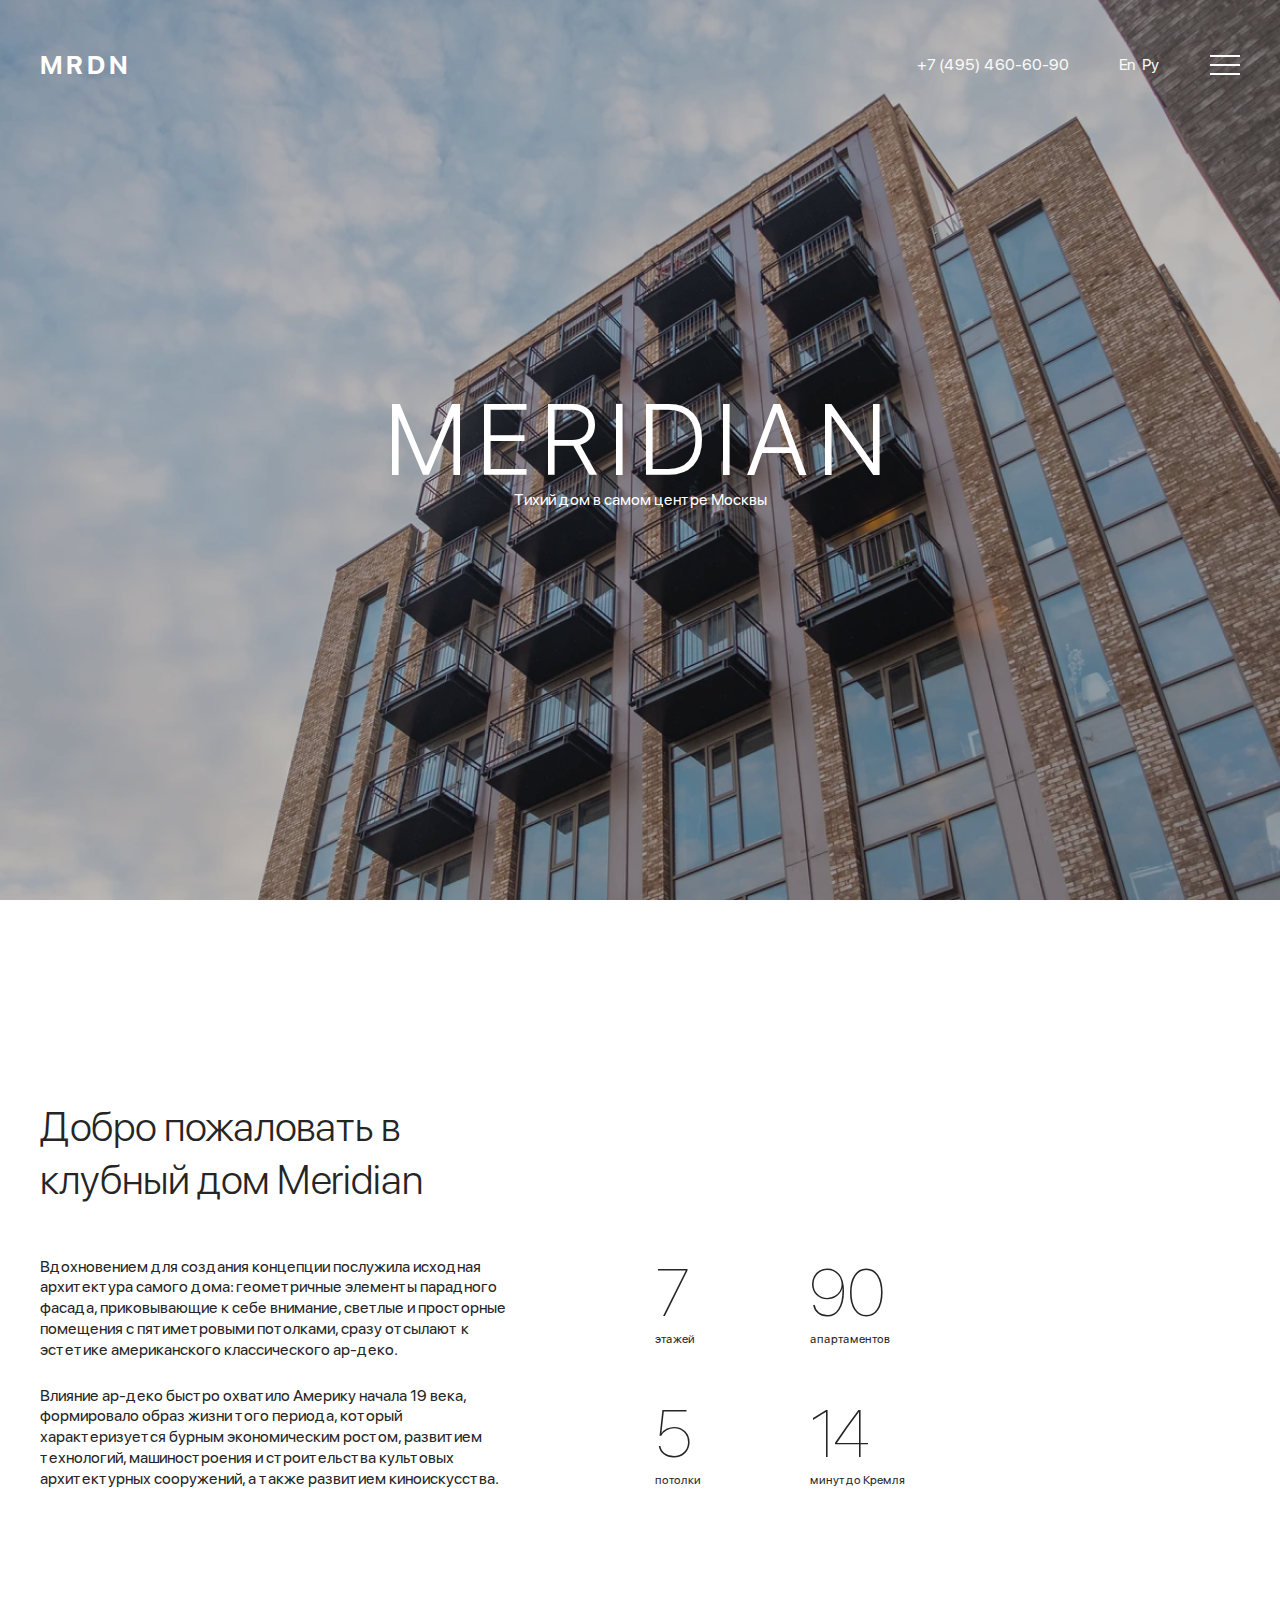
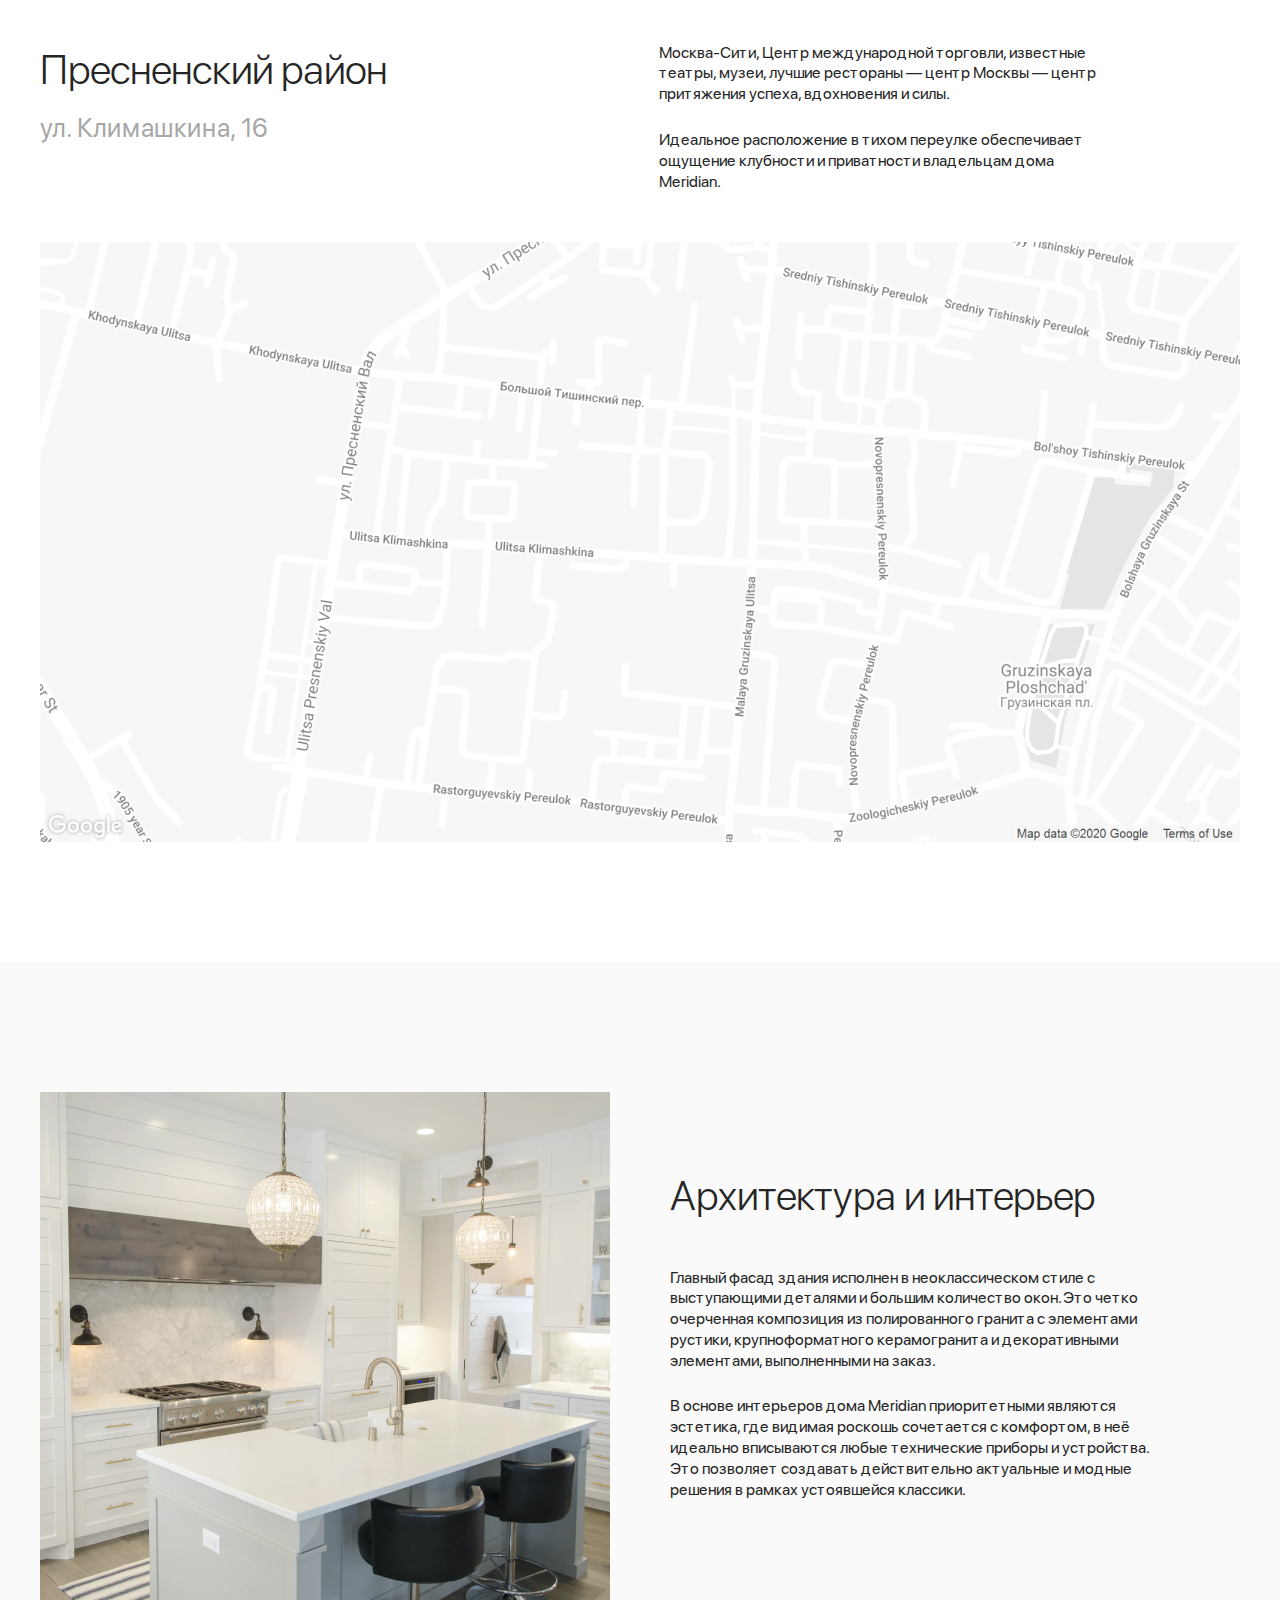
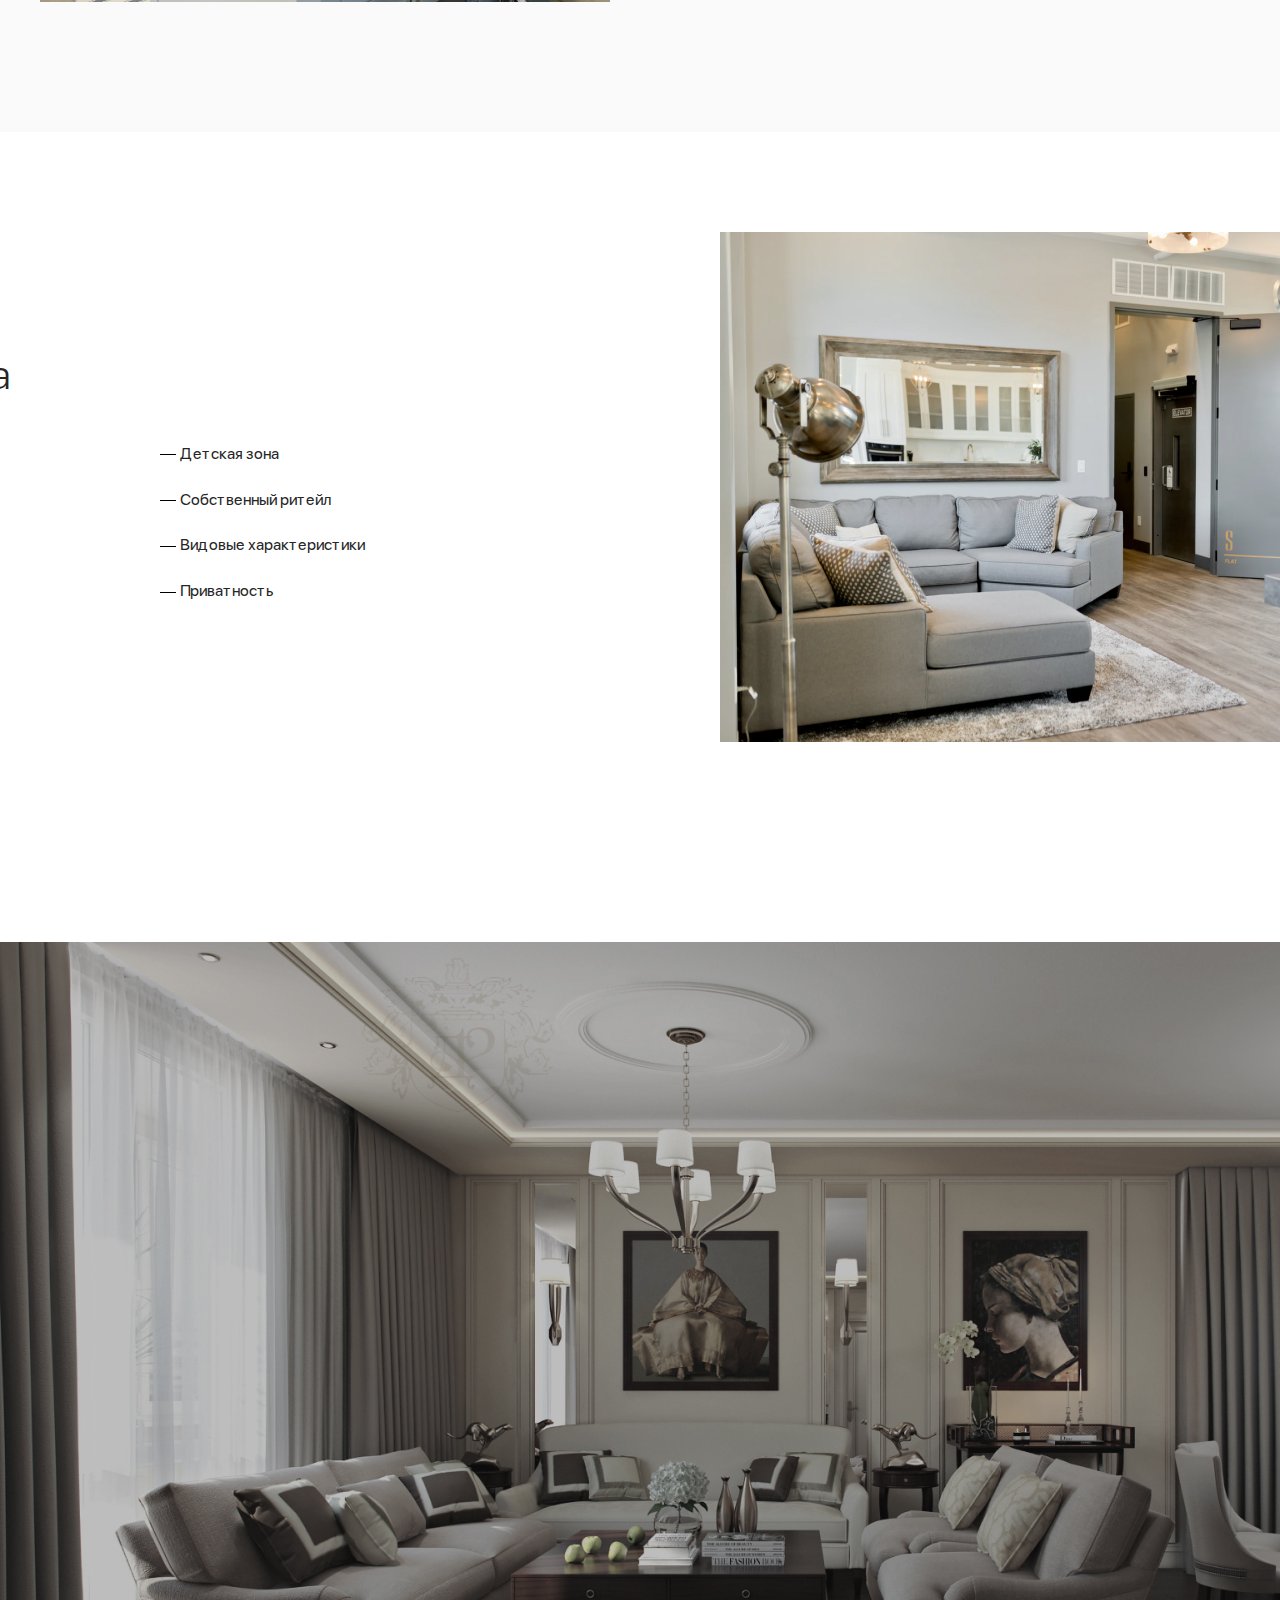
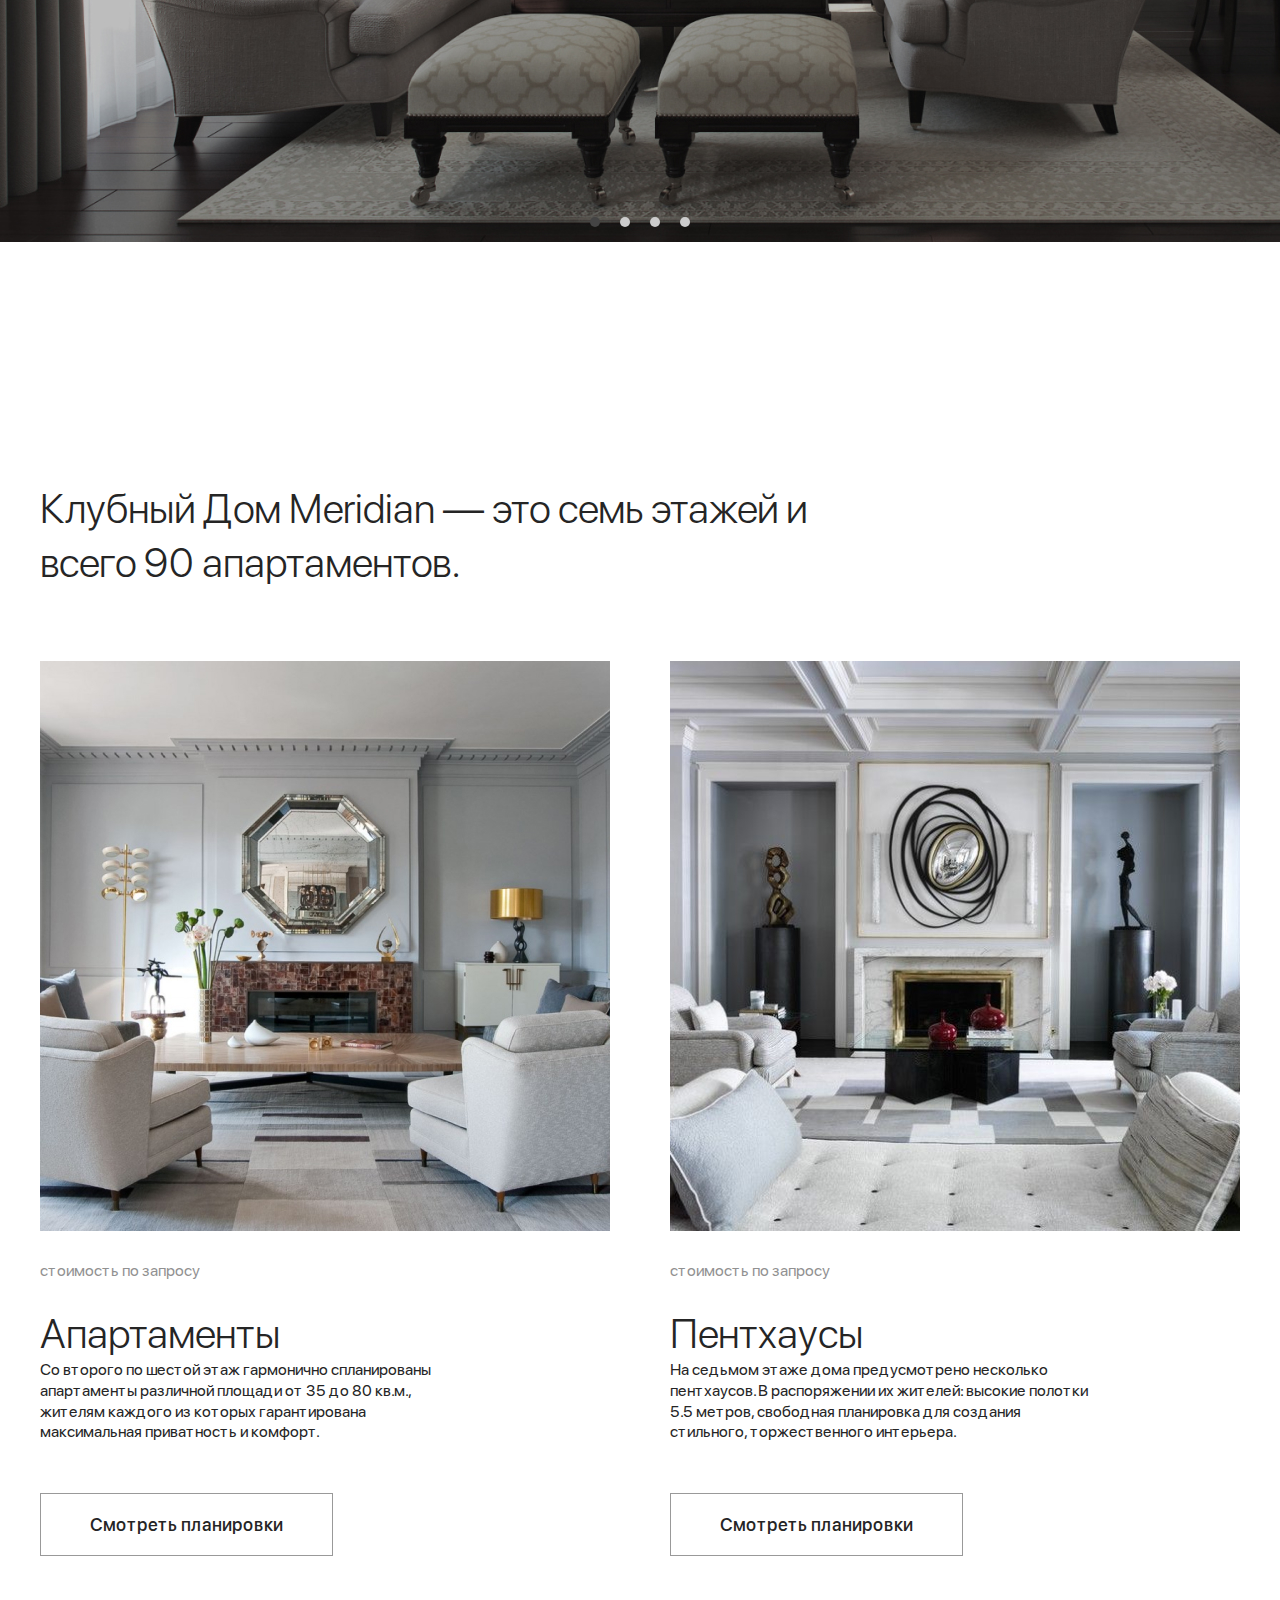
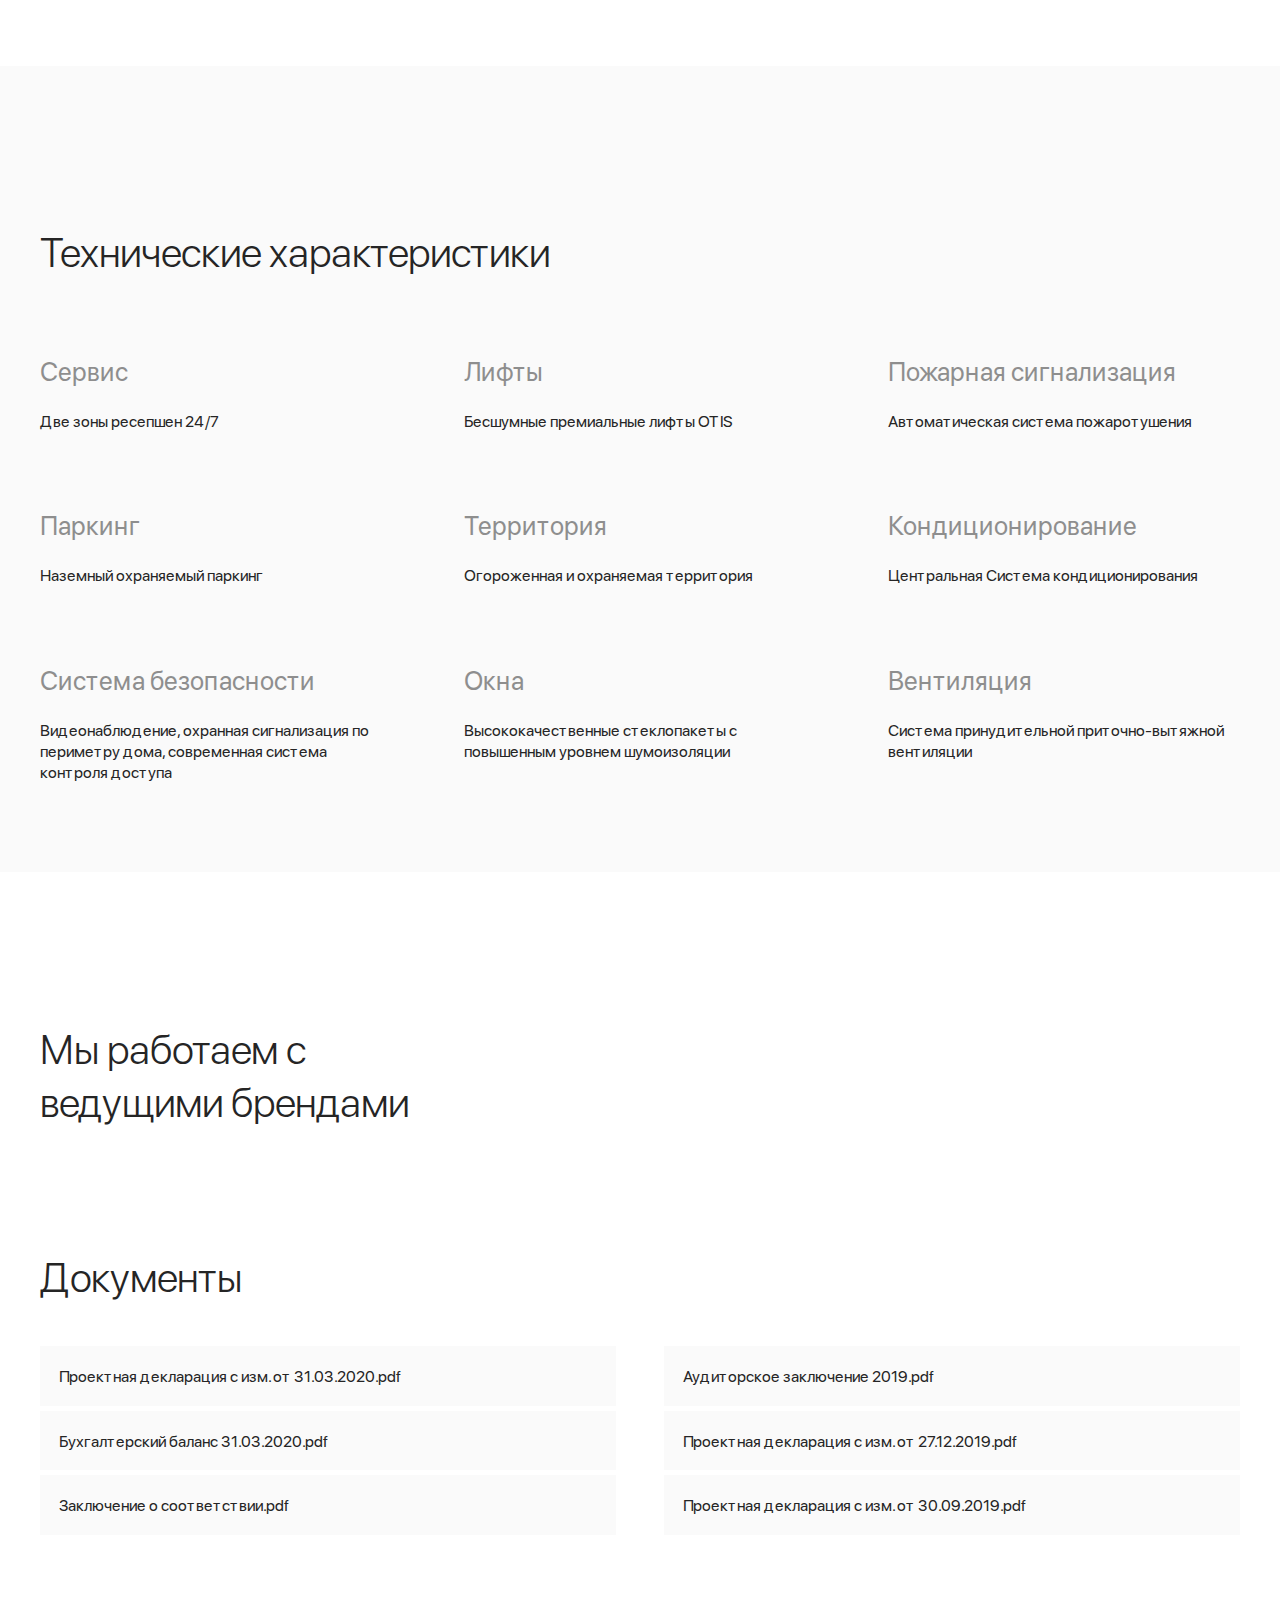
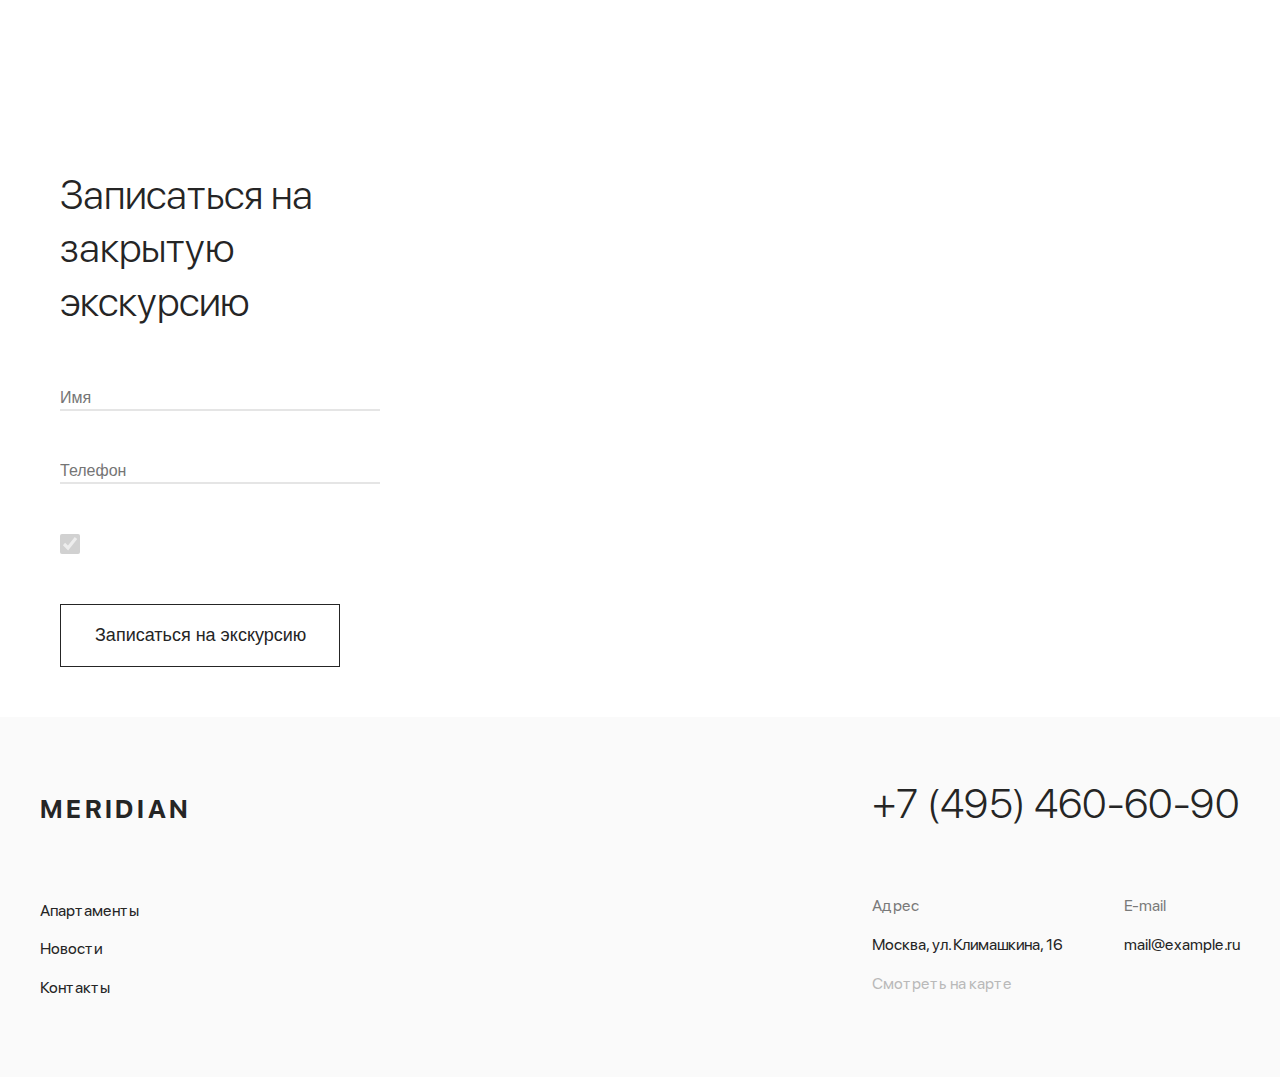
==== commit ecccf45f: "+ страницы" ====
--- a/index.html
+++ b/index.html
@@ -5,6 +5,7 @@
     <meta charset="UTF-8">
     <meta name="viewport" content="width=device-width, initial-scale=1.0">
     <link rel="stylesheet" href="./css/main.css">
+    <link rel="stylesheet" href="./css/footer.css">
     <link rel="stylesheet" href="./css/media.css">
     <title>Meridian</title>
 </head>
--- a/css/main.css
+++ b/css/main.css
@@ -119,6 +119,9 @@
     height: 100vh;
 }
 .hero-menu__title a{
+    display: none;
+}
+.hero-menu__btn{
     display: none;
 }
 /* descr */
@@ -405,96 +408,6 @@
     background-color: #ffffff;
     cursor: pointer;
 }
-/* footer */
-footer{
-    background: #FAFAFA;
-}
-.contacts-item__logo{
-    display: inline-block;
-    margin-bottom: 79px;
-    font-weight: bold;
-    font-size: 26px;
-    line-height: 100%;
-    letter-spacing: 0.125em;
-    text-transform: uppercase;
-    color: #252525;
-}
-.contacts-item__link{
-    margin-bottom: 18px;
-    list-style-type: none;
-}
-.contacts-item__text{
-    text-decoration: none;
-}
-.contacts-item__text:hover{
-    padding-bottom: 1px;
-    border-bottom: 1.2px solid #252525;
-    text-transform: capitalize;
-}
-.contacts-wrap{
-    padding-top: 60px;
-    display: flex;
-    justify-content: space-between;
-    align-items: baseline   ;
-}
-.contacts-links__title{
-    margin-bottom: 66px;
-}
-.contacts-links__link{
-    font-weight: 300;
-    font-size: 41px;
-    line-height: 130%;
-    text-decoration: none;
-    color: #252525;
-}
-.contacts-links__link:hover{
-    transition: 0.4s;
-    color: #252525;
-    opacity: 0.7;
-}
-.contacts-links__wrap{
-    display: flex;  
-    justify-content: space-between;
-}
-.contacts-links__adres{
-    display: flex;
-    flex-direction: column;
-}
-.contacts-links_text{
-    margin-bottom: 18px;
-}
-.contacts-links_text:first-child{
-    opacity: 0.6;
-}
-.contacts-links__link-sec{
-    width: fit-content;
-    opacity: 0.3;
-    text-decoration: none;
-}
-.contacts-links__link-sec:hover{
-    color: #252525;
-    opacity: 1;
-    padding-bottom: 1px;
-    border-bottom: 1.2px solid #252525;
-    text-transform: unset;
-}
-.contacts-links__email{
-    display: flex;
-    flex-direction: column;
-}
-.contacts-links__text{
-    margin-bottom: 18px;
-}
-.contacts-links__text:first-child{
-    opacity: 0.6;
-}
-.contacts-links__link-alt{
-    text-decoration: none;
-}
-.contacts-links__link-alt:hover{
-    color: #252525;
-    opacity: 0.7;
-}
 /*  */
 #slider {
     margin: 0 auto;
--- a/css/footer.css
+++ b/css/footer.css
@@ -0,0 +1,89 @@
+footer{
+    background: #FAFAFA;
+}
+.contacts-item__logo{
+    display: inline-block;
+    margin-bottom: 79px;
+    font-weight: bold;
+    font-size: 26px;
+    line-height: 100%;
+    letter-spacing: 0.125em;
+    text-transform: uppercase;
+    color: #252525;
+}
+.contacts-item__link{
+    margin-bottom: 18px;
+    list-style-type: none;
+}
+.contacts-item__text{
+    text-decoration: none;
+}
+.contacts-item__text:hover{
+    padding-bottom: 1px;
+    border-bottom: 1.2px solid #252525;
+    text-transform: capitalize;
+}
+.contacts-wrap{
+    padding: 60px 0 60px 0;
+    display: flex;
+    justify-content: space-between;
+    align-items: baseline   ;
+}
+.contacts-links__title{
+    margin-bottom: 66px;
+}
+.contacts-links__link{
+    font-weight: 300;
+    font-size: 41px;
+    line-height: 130%;
+    text-decoration: none;
+    color: #252525;
+}
+.contacts-links__link:hover{
+    transition: 0.4s;
+    color: #252525;
+    opacity: 0.7;
+}
+.contacts-links__wrap{
+    display: flex;  
+    justify-content: space-between;
+}
+.contacts-links__adres{
+    display: flex;
+    flex-direction: column;
+}
+.contacts-links_text{
+    margin-bottom: 18px;
+}
+.contacts-links_text:first-child{
+    opacity: 0.6;
+}
+.contacts-links__link-sec{
+    width: fit-content;
+    opacity: 0.3;
+    text-decoration: none;
+}
+.contacts-links__link-sec:hover{
+    color: #252525;
+    opacity: 1;
+    padding-bottom: 1px;
+    border-bottom: 1.2px solid #252525;
+    text-transform: unset;
+}
+.contacts-links__email{
+    display: flex;
+    flex-direction: column;
+}
+.contacts-links__text{
+    margin-bottom: 18px;
+}
+.contacts-links__text:first-child{
+    opacity: 0.6;
+}
+.contacts-links__link-alt{
+    text-decoration: none;
+}
+.contacts-links__link-alt:hover{
+    color: #252525;
+    opacity: 0.7;
+}--- a/css/media.css
+++ b/css/media.css
@@ -354,7 +354,7 @@
     }
     /* offers */
     .offers .container{
-        padding: 0%;
+        padding: 10px;
         margin: 0;
     }
     .offers-wrap{
@@ -520,7 +520,7 @@
         display: none;
     }
     /* descr */
-    .descr{
+    .descr__wrap{
         margin-top: 40px;
         flex-direction: column;
         margin-bottom: 40px;
@@ -558,17 +558,17 @@
         margin-right: 0;
     }
     /* location */
-    .location-wrap{
+    .location__wrap{
         margin-top: 40px;
         flex-direction: column;
     }
-    .location-info h2{
+    .location-info__title h2{
         margin-bottom: 10px;    
     }
-    .location-info h3{
+    .location-info__subtitle h3{
         margin:0 0 20px 0;
     }
-    .location-info__descr{
+    .location-descr{
         width: 99%;
     }
     .location-img{
@@ -579,19 +579,19 @@
         flex-direction: column;
         padding-top: 20px;
         padding-bottom: 20px;
-    }.architect-img{
+    }.architect-content__image{
         margin-right: 0;
         margin-bottom: 20px;
     }
-    .architect-img img{
+    .architect-content__image img{
         max-width: 100%;
         height: 280px;
     }
-    .architect-info{
+    .architect-info__descr{
         width: 95%;
     }
     /* advantages */
-    .advantages-content{
+    .advantages__content{
         flex-direction: column-reverse;
         align-items: baseline;
         padding: 60px 0 80px 0;
@@ -605,72 +605,78 @@
         flex-direction: column;
         margin-bottom: 60px;
     }
-    .offers .container h2{
+    .offers__title {
         width: 95%;
         margin-top: 80px;
     }
-    .offers-wrap__card{
+    .offers-wrap{
         width: 98%;
         margin-right: 0;
-    }
-    .offers-wrap__img img{
-        max-width: 100%;
-    }
-    .offers-wrap__content h2{
+        margin-bottom: 0;
+    }
+    .offers-card{
+        width: 100%;
+    }
+    .offers-card__content-title{
         margin-left: 15px;
     }
-    .offers-wrap__content p{
+    .offers-card__content-text{
         width: 95%;
         margin-left: 15px;
     }
-    .offers-wrap__content a{
+    .offers-card__content-btn{
         margin-left: 15px;
         margin-bottom: 60px;
     }
     /* feature */
+    .feature{
+        padding: 0 10px;
+    }
     .feature-wrap{
         flex-direction: column;
     }
-    .feature-wrap__card{
+    .feature-card{
         width: 100%;
     }
-    .feature .feature-title{
+    .feature__title{
         padding-top: 20px;
     }
     /* documents */
-    .documents h2{
-        margin-bottom: 20px;
-    }
-    .documents__wrap{
+    .documents-title{
+        margin-bottom: 20px;
+    }
+    .documents-wrap{
         margin-bottom: 80px;
     }
     /* sponsors */
     .sponsors{
         margin-top: 60px;
     }
-    .sponsors h2{
+    .sponsors__wrap-title{
         width: 100%;
+    }
+    .sponsors__wrap-title h2{
         margin: 0 0 24px 0;
         font-weight: 300;
         font-size: 26px;
         line-height: 130%;
     }
-    .sponsors__item{
+    .sponsors-item{
         display: flex;
     }
-    .sponsors__item-wrap{
+    .sponsors-item__wrap{
         display: inline-block;
         padding: 0;
         margin: 0;
         text-align: center;
     }
-    .sponsors__item-wrap:first-child{
+    .sponsors-item__wrap:first-child{
         margin-right: 40px;
     }
-    .sponsors__item-wrap:last-child{
+    .sponsors-item__wrap:last-child{
         padding: 0;
     }
-    .sponsors__item__img{
+    .sponsors-item__img{
         margin-bottom: 50px;
     }
     /* form */
@@ -692,7 +698,7 @@
     .contacts-wrap{
         flex-direction: column;
     }
-    .contacts-links h2{
+    .contacts-links__title  {
         width: max-content;
     }
     .contacts-item{
